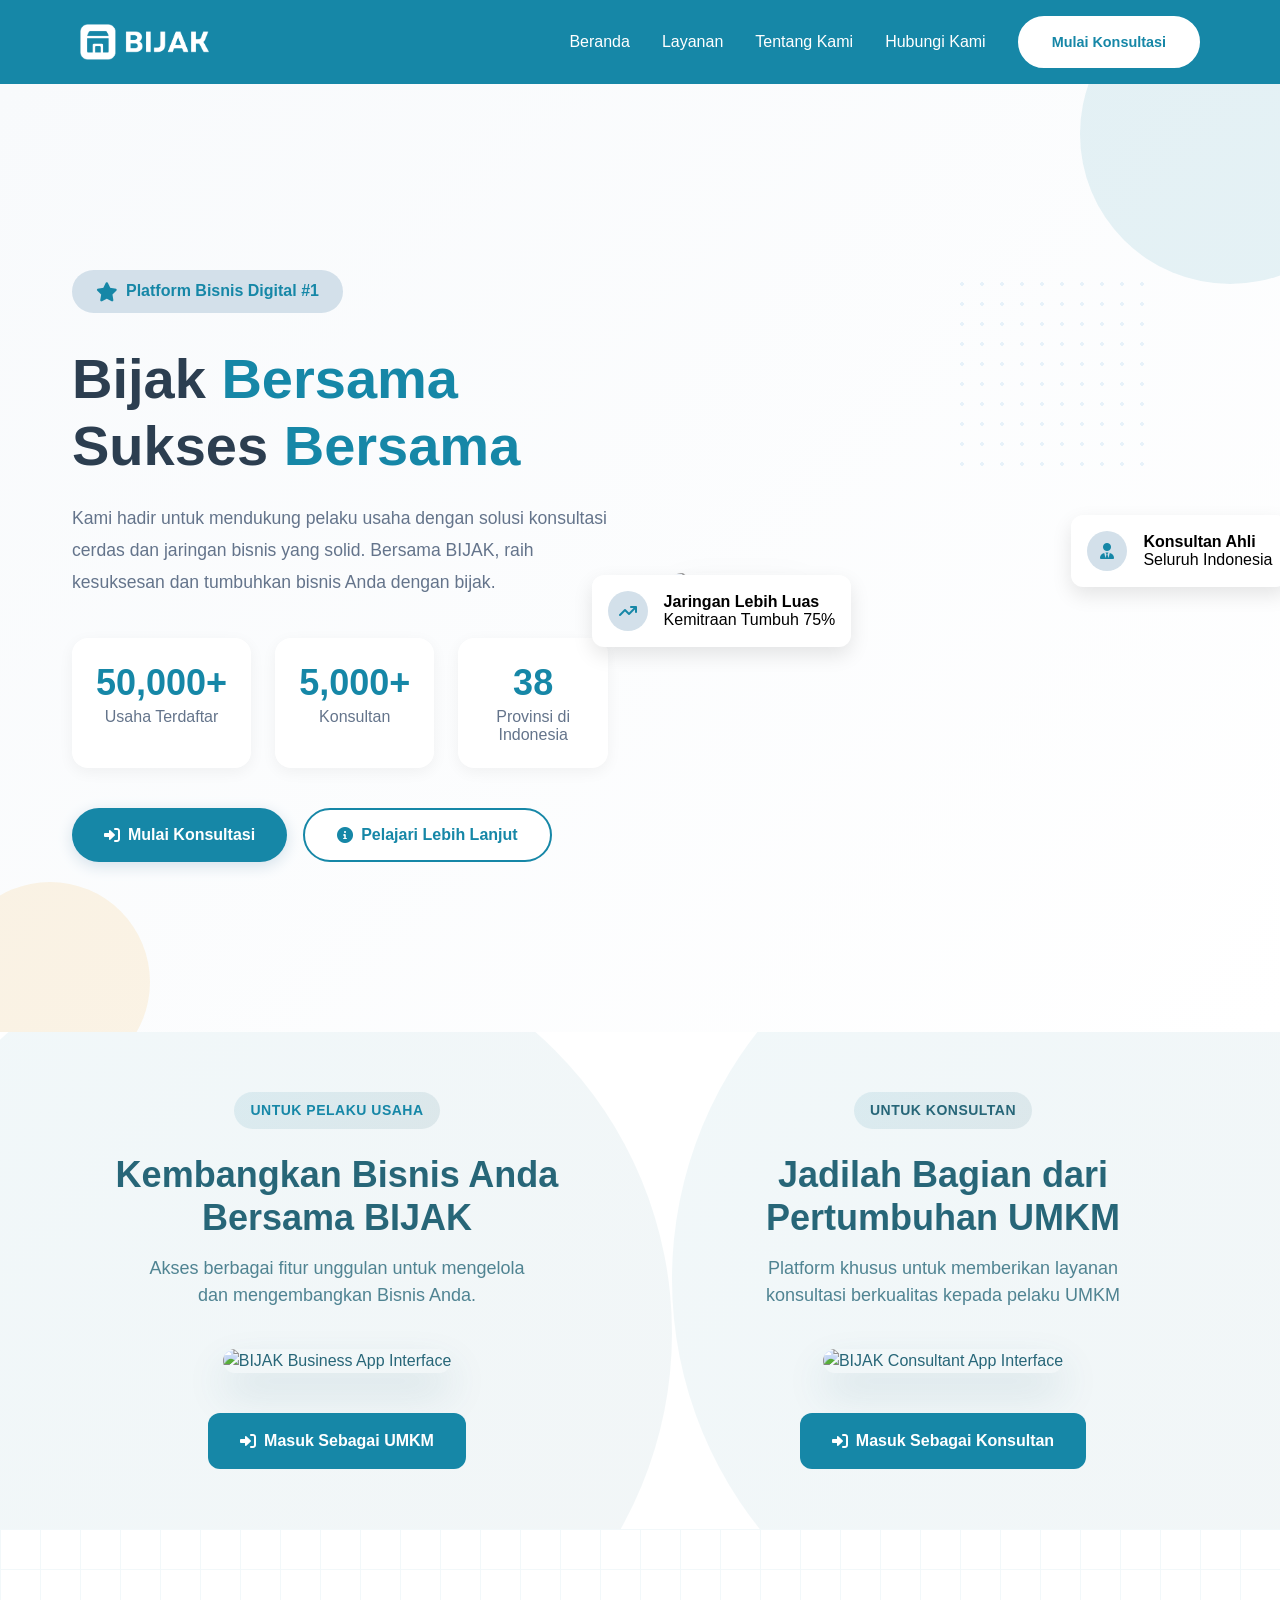
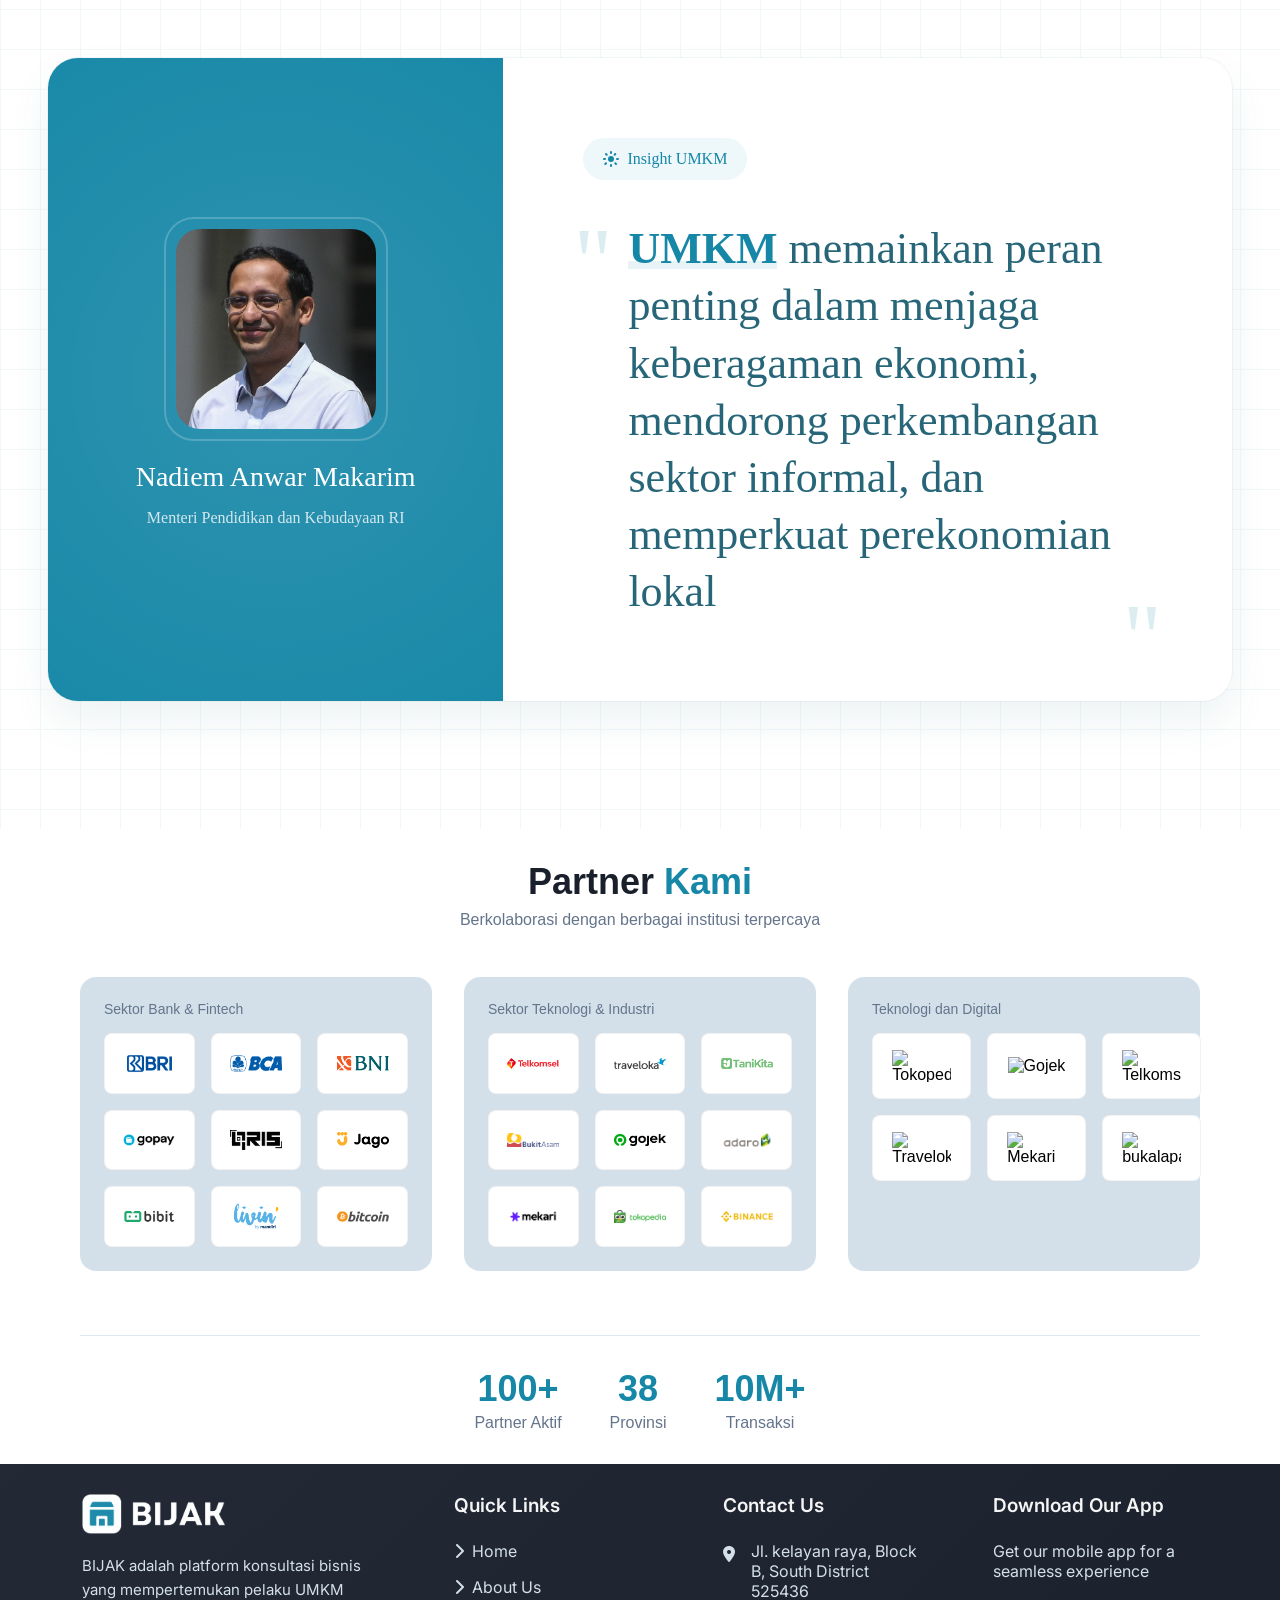
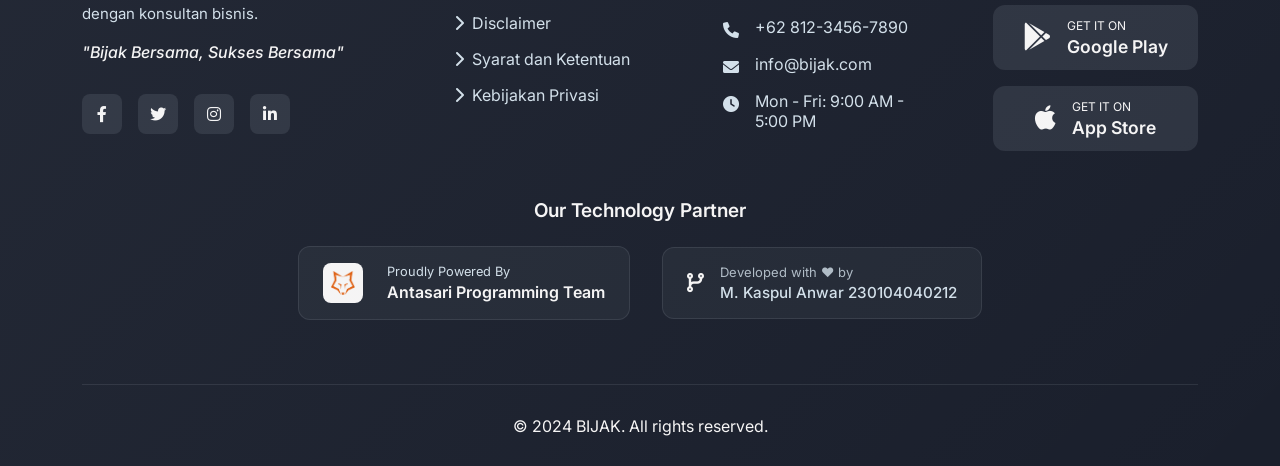
==== index.html @ 0905460b "Add Partners" ====
<!DOCTYPE html>
<html lang="id">
<head>
    <meta charset="UTF-8">
    <meta name="viewport" content="width=device-width, initial-scale=1.0">
    <meta name="viewport" content="width=device-width, initial-scale=1.0, maximum-scale=1.0, user-scalable=no">
    <title>BIJAK - Bisnis dan Jaringan Konsultasi</title>
    <link rel="stylesheet" href="https://cdnjs.cloudflare.com/ajax/libs/font-awesome/6.0.0/css/all.min.css">
    <link href="https://fonts.googleapis.com/css2?family=Inter:wght@400;500;600;700&display=swap" rel="stylesheet">
    <link href="https://unpkg.com/aos@2.3.1/dist/aos.css" rel="stylesheet">

     <!-- Reset CSS - Import pertama -->
    <link rel="stylesheet" href="src/css/reset.css">

    <!-- Component CSS - Import setelahnya -->
    <link rel="stylesheet" href="src/css/navbar.css">
    <link rel="stylesheet" href="src/css/hero.css">
    <link rel="stylesheet" href="src/css/download.css">
    <link rel="stylesheet" href="src/css/quote.css">
    <link rel="stylesheet" href="src/css/partners.css">
    <link rel="stylesheet" href="src/css/footer.css">

    <!-- Favicon untuk browser -->
    <link rel="icon" type="image/png" sizes="32x32" href="design/favicon/favicon.ico">
    <link rel="icon" type="image/png" sizes="16x16" href="design/favicon/favicon.ico">
    
    <!-- Favicon untuk iOS -->
    <link rel="apple-touch-icon" sizes="180x180" href="design/favicon/apple.png">
    <link rel="mask-icon" href="design/favicon/favicon.svg" color="#1687A7">
    
    <!-- Favicon untuk Android -->
    <link rel="manifest" href="manifest.json">
    
    <!-- Meta tags untuk PWA -->
    <meta name="theme-color" content="#1687A7">
    <meta name="msapplication-TileColor" content="#1687A7">
    <meta name="application-name" content="BIJAK">
    <meta name="apple-mobile-web-app-title" content="BIJAK">
    <meta name="apple-mobile-web-app-capable" content="yes">
    <meta name="apple-mobile-web-app-status-bar-style" content="black-translucent">
    <meta name="description" content="BIJAK - Bisnis dan Jaringan Konsultasi">
    
    <style></style>
</head>
<body>
    <nav class="navbar">
        <div class="logo">
            <img src="design/logo/navbar1.png" alt="BIJAK Logo">
        </div>
    
        <div class="nav-links">
            <div class="mobile-logo">
                <img src="design/logo/navbar1.png" alt="BIJAK Logo">
            </div>
            
            <a href="#beranda">Beranda</a>
            <a href="#layanan">Layanan</a>
            <a href="#tentang">Tentang Kami</a>
            <a href="#kontak">Hubungi Kami</a>
            <div class="auth-buttons">
                <button class="btn btn-konsultasi">Mulai Konsultasi</button>
            </div>

            <!-- Tambahkan footer text -->
            <div class="mobile-footer">
                <p>Created By M. Kaspul Anwar (230104040212)</p>
                <p>Powered By Antasari Programming Team</p>
            </div>
        </div>
    
        <div class="hamburger">
            <span></span>
            <span></span>
            <span></span>
        </div>
        
        <!-- Pindahkan overlay ke dalam navbar -->
        <div class="overlay"></div>
    </nav>
    <section class="hero-section">
        <div class="bg-elements">
            <div class="bg-circle circle-1"></div>
            <div class="bg-circle circle-2"></div>
            <div class="dots-pattern"></div>
        </div>

        <div class="container">
            <div class="hero-grid">
                <div class="hero-content">
                    <div class="hero-badge">
                        <i class="fas fa-star"></i>
                        Platform Bisnis Digital #1
                    </div>

                    <h1 class="hero-title">
                        Bijak <span class="highlight">Bersama</span><br> Sukses <span class="highlight">Bersama</span>
                    </h1>

                    <p class="hero-description">
                        Kami hadir untuk mendukung pelaku usaha dengan solusi konsultasi cerdas dan jaringan bisnis yang solid. Bersama BIJAK, raih kesuksesan dan tumbuhkan bisnis Anda dengan bijak.
                    </p>

                    <div class="stats-container">
                        <div class="stat-card">
                            <div class="stat-number">50,000+</div>
                            <div class="stat-label">Usaha Terdaftar</div>
                        </div>
                        <div class="stat-card">
                            <div class="stat-number">5,000+</div>
                            <div class="stat-label">Konsultan</div>
                        </div>
                        <div class="stat-card">
                            <div class="stat-number">38</div>
                            <div class="stat-label">Provinsi di Indonesia</div>
                        </div>
                    </div>

                    <div class="cta-group">
                        <a href="marketplace.html" class="btn btn-primary">
                            <!-- <i class="fas fa-user-plus"></i> -->
                            <i class="fa-solid fa-right-to-bracket"></i>
                            Mulai Konsultasi
                        </a>
                        <a href="tentang.html" class="btn btn-secondary">
                            <i class="fa-solid fa-circle-info"></i>
                            Pelajari Lebih Lanjut
                        </a>
                    </div>
                </div>

                <div class="hero-image-container">
                    <img src="src/imgs/hero.jpg" 
                         alt="TaniKita Platform" 
                         class="hero-image">
                    
                    <div class="feature-card card-farmer">
                        <div class="feature-icon">
                            <i class="fa-solid fa-arrow-trend-up"></i>
                        </div>
                        <div>
                            <h4>Jaringan Lebih Luas</h4>
                            <p>Kemitraan Tumbuh 75%</p>
                        </div>
                    </div>

                    <div class="feature-card card-delivery">
                        <div class="feature-icon">
                            <i class="fa-solid fa-user-tie"></i>
                        </div>
                        <div>
                            <h4>Konsultan Ahli</h4>
                            <p>Seluruh Indonesia</p>
                        </div>
                    </div>
                </div>
            </div>
        </div>
    </section>
    <section class="order-guide">
         <!-- Background Elements -->
    <div class="guide-bg">
        <div class="bg-shape shape-1"></div>
        <div class="bg-shape shape-2"></div>
        <div class="bg-shape shape-3"></div>
        <div class="bg-dots"></div>
    </div>

    <section class="bijak__apps">
        <div class="bijak__pattern"></div>
        <div class="bijak__apps-container">
            <div class="bijak__apps-grid">
                <!-- Business User Section -->
                <div class="bijak__app-section">
                    <span class="bijak__app-tag">Untuk Pelaku Usaha</span>
                    <h2 class="bijak__app-title">Kembangkan Bisnis Anda Bersama BIJAK</h2>
                    <p class="bijak__app-desc">
                        Akses berbagai fitur unggulan untuk mengelola dan mengembangkan Bisnis Anda.
                    </p>
                    <div class="bijak__app-preview">
                        <img src="design/user-interface/home.svg" alt="BIJAK Business App Interface">
                    </div>
                    <a href="#download" class="bijak__download-btn">
                        <i class="fa-solid fa-right-to-bracket"></i>
                        Masuk Sebagai UMKM
                    </a>
                </div>

                <!-- Consultant Section -->
                <div class="bijak__app-section">
                    <span class="bijak__app-tag bijak__app-tag--consultant">Untuk Konsultan</span>
                    <h2 class="bijak__app-title">Jadilah Bagian dari Pertumbuhan UMKM</h2>
                    <p class="bijak__app-desc">
                        Platform khusus untuk memberikan layanan konsultasi berkualitas kepada pelaku UMKM
                    </p>
                    <div class="bijak__app-preview">
                        <img src="design/user-interface/consultant.svg" alt="BIJAK Consultant App Interface">
                    </div>
                    <a href="#download" class="bijak__download-btn bijak__download-btn--consultant">
                        <i class="fa-solid fa-right-to-bracket"></i>
                        Masuk Sebagai Konsultan
                    </a>
                </div>
            </div>
        </div>
    </section>

    

    <section class="bijak__quote">
        <!-- Animated Mesh Background -->
        <div class="bijak__mesh-bg"></div>
        
        <div class="bijak__quote-container">
            <!-- Main Content Card -->
            <div class="bijak__content-card">
                <!-- Left Column - Author -->
                <div class="bijak__content-left">
                    <div class="bijak__author-profile">
                        <div class="bijak__author-image">
                            <img src="src/imgs/nadiem.jpg" alt="Nadiem Makarim">
                            <div class="bijak__image-backdrop"></div>
                        </div>
                        <div class="bijak__author-info">
                            <h3>Nadiem Anwar Makarim</h3>
                            <p>Menteri Pendidikan dan Kebudayaan RI</p>
                        </div>
                    </div>
                </div>
    
                <!-- Right Column - Quote -->
                <div class="bijak__content-right">
                    <!-- Badge -->
                    <div class="bijak__badge">
                        <svg width="16" height="16" viewBox="0 0 16 16" class="bijak__badge-icon">
                            <circle cx="8" cy="8" r="3" fill="currentColor"/>
                            <path d="M8 1v1M8 14v1M1 8h1M14 8h1M3 3l.7.7M12.3 12.3l.7.7M12.3 3l-.7.7M3 12.3l-.7.7" 
                                  stroke="currentColor" stroke-width="2" stroke-linecap="round"/>
                        </svg>
                        <span>Insight UMKM</span>
                    </div>
    
                    <!-- Quote Text -->
                    <div class="bijak__quote-text">
                        <div class="bijak__text-wrapper">
                            <span class="bijak__highlight-word">UMKM</span> 
                            <span class="bijak__text-content">
                                memainkan peran penting dalam menjaga keberagaman ekonomi, mendorong perkembangan sektor informal, dan memperkuat perekonomian lokal
                            </span>
                        </div>
                    </div>
    
                    <!-- Decorative Elements -->
                    <div class="bijak__decorative-shapes">
                        <div class="bijak__shape shape-1"></div>
                        <div class="bijak__shape shape-2"></div>
                    </div>
                </div>
            </div>
        </div>
    </section>
    
    <section class="partners">
        <div class="partner-container">
            <div class="partners-header">
                <h2>Partner <span>Kami</span> </h2>
                <p>Berkolaborasi dengan berbagai institusi terpercaya</p>
            </div>
    
            <div class="partners-grid">
                <!-- Banking Partners -->
                <div class="partner-category banking">
                    <div class="category-label">Sektor Bank & Fintech</div>
                    <div class="logo-group">
                        <div class="partner-logo" >
                            <img src="src/imgs/bri.png" alt="Bank BRI">
                        </div>
                        <div class="partner-logo" >
                            <img src="src/imgs/bca.png" alt="Bank BCA">
                        </div>
                        <div class="partner-logo" >
                            <img src="src/imgs/bni.png" alt="Bank BNI">
                        </div>
                        <div class="partner-logo" >
                            <img src="src/imgs/gopay.png" alt="gopay">
                        </div>
                        <div class="partner-logo" >
                            <img src="src/imgs/qris.png" alt="qris">
                        </div>
                        <div class="partner-logo" >
                            <img src="src/imgs/jago.png" alt="bank Jago">
                        </div>
                        <div class="partner-logo" >
                            <img src="src/imgs/bibit.png" alt="bibit">
                        </div>
                        <div class="partner-logo" >
                            <img src="src/imgs/mandiri.png" alt="Mandiri">
                        </div>
                        <div class="partner-logo" >
                            <img src="src/imgs/bitcoin.png" alt="Bitcoin">
                        </div>
                    </div>
                </div>
                <div class="partner-category payment">
                    <div class="category-label">Sektor Teknologi & Industri</div>
                    <div class="logo-group">
                        <div class="partner-logo" >
                            <img src="src/imgs/telkomsel.png" alt="Telkomsel">
                        </div>
                        
                        <div class="partner-logo" >
                            <img src="src/imgs/traveloka.png" alt="Traveloka">
                        </div>
                        <div class="partner-logo" >
                            <img src="src/imgs/tanikita.png" alt="TaniKita">
                        </div>
                        <div class="partner-logo" >
                            <img src="src/imgs/bukitasam.png" alt="Bukit Asam">
                        </div>
                        <div class="partner-logo" >
                            <img src="src/imgs/gojek.png" alt="Gojek">
                        </div>
                        <div class="partner-logo" >
                            <img src="src/imgs/adaro.png" alt="Adaro">
                        </div>
                        <div class="partner-logo" >
                            <img src="src/imgs/mekari.png" alt="Mekari">
                        </div>
                        <div class="partner-logo" >
                            <img src="src/imgs/tokopedia.png" alt="Gojek">
                        </div>
                        <div class="partner-logo" >
                            <img src="src/imgs/binance.png" alt="Binance">
                        </div>
                    </div>
                </div>
    
                <!-- StarupTech Partners -->
                <div class="partner-category logistics">
                    <div class="category-label">Teknologi dan Digital</div>
                    <div class="logo-group">
                        <div class="partner-logo" >
                            <img src="https://freelogopng.com/images/all_img/1691991197tokopedia-logo-transparent.png" alt="Tokopedia">
                        </div>
                        <div class="partner-logo" >
                            <img src="https://logos-download.com/wp-content/uploads/2020/06/Gojek_Logo.png" alt="Gojek">
                        </div>
                        <div class="partner-logo" >
                            <img src="https://maxsi.id/web/wp-content/uploads/2021/07/logo-telkomsel-baru.png" alt="Telkomsel">
                        </div>
                        <div class="partner-logo" >
                            <img src="https://cdn.freelogovectors.net/wp-content/uploads/2019/01/traveloka_logo.png" alt="Traveloka">
                        </div>
                        <div class="partner-logo" >
                            <img src="https://d1zx4fn8ox8446.cloudfront.net/filemanager.rboxfile/8d54cd4cdce94120a02d2ca74a1dfdb1/Mekari_-_Color_-_RGB_5.png" alt="Mekari">
                        </div>
                        <div class="partner-logo" >
                            <img src="https://companieslogo.com/img/orig/BUKA.JK_BIG-62cf37fb.png?t=1651810819" alt="bukalapak">
                        </div>
                    </div>
                </div>
            </div>
    
            <div class="partners-stats">
                <div class="stat-item">
                    <span class="stat-number">100+</span>
                    <span class="stat-label">Partner Aktif</span>
                </div>
                <div class="stat-item">
                    <span class="stat-number">38</span>
                    <span class="stat-label">Provinsi</span>
                </div>
                <div class="stat-item">
                    <span class="stat-number">10M+</span>
                    <span class="stat-label">Transaksi</span>
                </div>
            </div>
        </div>
    </section>

    <footer class="footer">
        <div class="footer-container">
            <div class="footer-content">
                <!-- Brand Section -->
                <div class="footer-section">
                    <div class="footer-logo">
                        <img src="design/logo/navbar1.png" alt="BIJAK Logo">
                        <p class="brand-description">BIJAK adalah platform konsultasi bisnis yang mempertemukan pelaku UMKM dengan konsultan bisnis.</p>
                        <p class="footer-motto">"Bijak Bersama, Sukses Bersama"</p>
                    </div>
                    <div class="social-links">
                        <a href="#" class="social-link"><i class="fab fa-facebook-f"></i></a>
                        <a href="#" class="social-link"><i class="fab fa-twitter"></i></a>
                        <a href="#" class="social-link"><i class="fab fa-instagram"></i></a>
                        <a href="#" class="social-link"><i class="fab fa-linkedin-in"></i></a>
                    </div>
                </div>

                <!-- Quick Links -->
                <div class="footer-section">
                    <h3>Quick Links</h3>
                    <ul class="footer-links">
                        <li><a href="#"><i class="fas fa-chevron-right"></i>Home</a></li>
                        <li><a href="#"><i class="fas fa-chevron-right"></i>About Us</a></li>
                        <li><a href="#"><i class="fas fa-chevron-right"></i>Disclaimer</a></li>
                        <li><a href="#"><i class="fas fa-chevron-right"></i>Syarat dan Ketentuan</a></li>
                        <li><a href="#"><i class="fas fa-chevron-right"></i>Kebijakan Privasi</a></li>
                    </ul>
                </div>

                <!-- Contact Section -->
                <div class="footer-section">
                    <h3>Contact Us</h3>
                    <ul class="contact-info">
                        <li>
                            <i class="fas fa-map-marker-alt"></i>
                            <span>Jl. kelayan raya, Block B, South District 525436</span>
                        </li>
                        <li>
                            <i class="fas fa-phone"></i>
                            <span>+62 812-3456-7890</span>
                        </li>
                        <li>
                            <i class="fas fa-envelope"></i>
                            <span>info@bijak.com</span>
                        </li>
                        <li>
                            <i class="fas fa-clock"></i>
                            <span>Mon - Fri: 9:00 AM - 5:00 PM</span>
                        </li>
                    </ul>
                </div>

                <!-- Download App Section -->
                <div class="footer-section">
                    <h3>Download Our App</h3>
                    <p class="app-description">Get our mobile app for a seamless experience</p>
                    <div class="store-buttons">
                        <a href="#" class="store-button">
                            <i class="fab fa-google-play"></i>
                            <div class="store-text">
                                <span class="small-text">GET IT ON</span>
                                <span class="big-text">Google Play</span>
                            </div>
                        </a>
                        <a href="#" class="store-button">
                            <i class="fab fa-apple"></i>
                            <div class="store-text">
                                <span class="small-text">GET IT ON</span>
                                <span class="big-text">App Store</span>
                            </div>
                        </a>
                    </div>
                </div>
            </div>
            <!-- Tambahkan kode HTML ini sebelum footer-bottom -->
            <div class="partner-section">
                <h3>Our Technology Partner</h3>
                <div class="powered-wrapper">
                    <div class="powered-content">
                        <div class="powered-logo">
                            <img src="design/logo/apt.png" alt="APT Logo">
                        </div>
                        <div class="powered-text">
                            <span class="powered-label">Proudly Powered By</span>
                            <span class="powered-name">Antasari Programming Team</span>
                        </div>
                    </div>
                    
                    <div class="creator-info">
                        <i class="fas fa-code-branch"></i>
                        <div class="creator-text">
                            <span class="creator-label">Developed with ❤️ by</span>
                            <span class="creator-name">M. Kaspul Anwar 230104040212</span>
                        </div>
                    </div>
                </div>
            </div>

            <!-- Footer Bottom -->
           <!-- Ganti bagian Footer Bottom dengan yang baru -->
            <div class="footer-bottom">
                <div class="footer-bottom-content">
                    <p>&copy; 2024 BIJAK. All rights reserved.</p>
                </div>
            </div>
        </div>
    </footer>
    <script src="src/js/navbar.js"></script>
    <script src="src/js/quote.js"></script>
    <script src="src/js/partner.js"></script>
    <script src="https://unpkg.com/aos@2.3.1/dist/aos.js"></script>
    <script>

    AOS.init({
        duration: 800,
        once: true
    });
    </script>
</body>
</html>
---- src/css/navbar.css ----
/* Reset CSS */
*, *::before, *::after {
    margin: 0;
    padding: 0;
    box-sizing: border-box;
}

html, body {
    width: 100%;
    max-width: 100vw;
    overflow-x: hidden;
    margin: 0;
    padding: 0;
}

/* Overlay Styles */
.overlay {
    display: none;
    position: fixed;
    top: 0;
    left: 0;
    width: 100vw;
    height: 100vh;
    background: rgba(255, 255, 255, 0.15);
    backdrop-filter: blur(8px);
    -webkit-backdrop-filter: blur(8px);
    opacity: 0;
    visibility: hidden;
    z-index: 998;
    transition: all 0.3s ease;
    margin: 0;
    padding: 0;
}

.overlay.active {
    display: block;
    opacity: 1;
    visibility: visible;
}

/* Navbar Styles */
.navbar {
    background-color: #1687A7;
    padding: 16px 80px;
    position: relative;
    width: 100%;
    max-width: 100%;
    top: 0;
    left: 0;
    z-index: 997;
    display: flex;
    justify-content: space-between;
    align-items: center;
    transition: all 0.3s ease;
}

/* Logo Styles */
.logo img {
    height: 36px;
    width: auto;
    display: block;
}

/* Navigation Links - Desktop Default */
.nav-links {
    display: flex;
    align-items: center;
    gap: 2rem;
}

.nav-content {
    display: flex;
    align-items: center;
    gap: 2rem;
}

.nav-links a {
    color: white;
    text-decoration: none;
    font-family: 'Segoe UI', sans-serif;
    font-weight: 500;
    font-size: 1rem;
    position: relative;
    transition: all 0.3s ease;
}

.nav-links a::after {
    content: '';
    position: absolute;
    bottom: -5px;
    left: 0;
    width: 0;
    height: 2px;
    background-color: white;
    transition: width 0.3s ease;
}

.nav-links a:hover::after {
    width: 100%;
}

/* Auth Buttons */
.auth-buttons {
    display: flex;
    gap: 1rem;
    align-items: center;
}

/* Button Konsultasi Styles */
.btn-konsultasi {
    background: white;
    border: 2px solid white;
    color: #1687A7;
    padding: 0.8rem 1.5rem;
    border-radius: 50px;
    font-family: 'Segoe UI', sans-serif;
    font-weight: 600;
    font-size: 0.9rem;
    cursor: pointer;
    transition: all 0.4s cubic-bezier(0.175, 0.885, 0.32, 1.275);
    position: relative;
    overflow: hidden;
    text-decoration: none;
}

.btn-konsultasi:hover {
    transform: translateY(-3px) scale(1.05);
    box-shadow: 0 10px 20px rgba(0,0,0,0.1);
}

.btn-konsultasi:active {
    transform: translateY(-1px) scale(1.02);
}

/* Hamburger Menu */
.hamburger {
    display: none;
    cursor: pointer;
    width: 30px;
    height: 20px;
    position: relative;
    z-index: 1002;
}

.hamburger span {
    display: block;
    position: absolute;
    height: 3px;
    width: 100%;
    background: white;
    border-radius: 3px;
    transition: all 0.3s ease;
}

.hamburger span:nth-child(1) { top: 0; }
.hamburger span:nth-child(2) { top: 8px; }
.hamburger span:nth-child(3) { top: 16px; }

/* Hamburger Animation */
.hamburger.active span:nth-child(1) {
    transform: rotate(45deg);
    top: 8px;
}

.hamburger.active span:nth-child(2) {
    opacity: 0;
}

.hamburger.active span:nth-child(3) {
    transform: rotate(-45deg);
    top: 8px;
}

/* Mobile Logo in Off-canvas */
.mobile-logo {
    display: none;
    width: 100%; /* Tambahkan ini */
    text-align: left; /* Tambahkan ini */
}

/* Mobile Footer */
.mobile-footer {
    display: none;
}

/* Mobile Responsive */
@media (max-width: 768px) {
    .navbar {
        padding: 16px max(24px, env(safe-area-inset-right));
        width: 100%;
        max-width: 100%;
        overflow: hidden;
    }

    .hamburger {
        display: block;
    }

    .mobile-logo {
        display: block;
        margin-bottom: 2rem;
        text-align: left; /* Tambahkan ini */
    }

    .mobile-logo img {
        height: 36px;
        width: auto;
        margin-left: 0; /* Tambahkan ini */
    }

    .nav-links {
        position: fixed;
        top: 0;
        right: -70%;
        height: 100vh;
        width: 70%;
        max-width: 70%;
        background: #1687A7;
        display: flex;
        flex-direction: column;
        padding: 2rem;
        transition: all 0.5s ease;
        box-shadow: -5px 0 15px rgba(0, 0, 0, 0.2);
        z-index: 1001;
        overflow-y: auto;
        overflow-x: hidden;
    }

    .nav-content {
        display: flex;
        flex-direction: column;
        width: 100%;
        flex: 1;
        gap: 1rem;
    }

    .nav-links.active {
        right: 0;
    }

    .nav-links a {
        width: 100%;
        padding: 0.5rem 0;
        font-size: 1.1rem;
    }

    .nav-links a:not(:last-child) {
        border-bottom: 1px solid rgba(255, 255, 255, 0.1);
        padding-bottom: 1rem;
        margin-bottom: 0.5rem;
    }

    .auth-buttons {
        width: 100%;
        flex-direction: column;
        gap: 1rem;
        margin-bottom: 2rem;
    }

    .btn-konsultasi {
        width: 100%;
        text-align: center;
    }

    .mobile-footer {
        display: block;
        width: 100%;
        text-align: center;
        color: white;
        font-family: 'Segoe UI', sans-serif;
        font-size: 0.8rem;
        padding: 0;
        margin-top: auto;
    }

    body.menu-open {
        overflow: hidden;
        position: fixed;
        width: 100%;
        height: 100%;
        left: 0;
        right: 0;
    }
}

/* Backdrop Filter Support */
@supports (backdrop-filter: blur(8px)) or (-webkit-backdrop-filter: blur(8px)) {
    .overlay {
        background: rgba(255, 255, 255, 0.1);
        backdrop-filter: blur(8px);
        -webkit-backdrop-filter: blur(8px);
    }
}

@supports not ((backdrop-filter: blur(8px)) or (-webkit-backdrop-filter: blur(8px))) {
    .overlay {
        background: rgba(255, 255, 255, 0.9);
    }
}
---- src/css/hero.css ----
:root {
    --primary-color: #1687A7;
    --primary-dark: #276678;
    --secondary-color: #F39C12;
    --accent-color: #3498DB;
    --text-dark: #2C3E50;
    --text-light: #ECF0F1;
    --bg-light: #F8FAFC;
}

/* Adjust hero section */
.hero-section {
padding-top: 48px; /* Same as navbar height */
font-family: 'Plus Jakarta Sans', sans-serif;
}

.container {
padding-top: 2rem;
}
.hero-section {
    position: relative;
    min-height: 100vh;
    background: linear-gradient(135deg, var(--bg-light) 0%, #ffffff 100%);
    overflow: hidden;
}

/* Animated Background Elements */
.bg-elements {
    position: absolute;
    top: 0;
    left: 0;
    width: 100%;
    height: 100%;
    z-index: 1;
    pointer-events: none;
}

.bg-circle {
    position: absolute;
    border-radius: 50%;
    opacity: 0.1;
}

.circle-1 {
    width: 300px;
    height: 300px;
    background: var(--primary-color);
    top: -100px;
    right: -100px;
}

.circle-2 {
    width: 200px;
    height: 200px;
    background: var(--secondary-color);
    bottom: -50px;
    left: -50px;
}

.dots-pattern {
    position: absolute;
    width: 200px;
    height: 200px;
    background-image: radial-gradient(var(--accent-color) 2px, transparent 2px);
    background-size: 20px 20px;
    opacity: 0.1;
    top: 20%;
    right: 10%;
}

/* Main Content Container */
.container {
    max-width: 1200px;
    margin: 0 auto;
    padding: 2rem;
    position: relative;
    z-index: 2;
}

.hero-grid {
    display: grid;
    grid-template-columns: 1fr 1fr;
    gap: 4rem;
    align-items: center;
    min-height: calc(100vh - 4rem);
}

/* Left Content Section */
.hero-content {
    animation: fadeInUp 1s ease;
}

.hero-badge {
    display: inline-flex;
    align-items: center;
    gap: 0.5rem;
    background: #D3E0EA;
    color: var(--primary-color);
    padding: 0.75rem 1.5rem;
    border-radius: 50px;
    font-weight: 600;
    margin-bottom: 2rem;
}

.hero-badge i {
    font-size: 1.2rem;
}

.hero-title {
    font-size: 3.5rem;
    line-height: 1.2;
    margin-bottom: 1.5rem;
    color: var(--text-dark);
}

.highlight {
    color: var(--primary-color);
    position: relative;
    display: inline-block;
}

.highlight::after {
    content: '';
    position: absolute;
    bottom: 0;
    left: 0;
    width: 100%;
    height: 8px;
    background: ;
    z-index: -1;
}

.hero-description {
    font-size: 1.1rem;
    line-height: 1.8;
    color: #64748B;
    margin-bottom: 2.5rem;
}

/* Stats Section */
.stats-container {
    display: grid;
    grid-template-columns: repeat(3, 1fr);
    gap: 1.5rem;
    margin-bottom: 2.5rem;
}

.stat-card {
    background: white;
    padding: 1.5rem;
    border-radius: 16px;
    box-shadow: 0 4px 15px rgba(0, 0, 0, 0.05);
    text-align: center;
    transition: transform 0.3s ease;
}

.stat-card:hover {
    transform: translateY(-5px);
}

.stat-number {
    font-size: 2rem;
    font-weight: 700;
    color: var(--primary-color);
    margin-bottom: 0.5rem;
}

.stat-label {
    color: #64748B;
    font-size: 0.9rem;
}

/* CTA Buttons */
.cta-group {
    display: flex;
    gap: 1rem;
    margin-bottom: 2rem;
}

.btn {
    padding: 1rem 2rem;
    border-radius: 50px;
    font-weight: 600;
    text-decoration: none;
    display: inline-flex;
    align-items: center;
    gap: 0.5rem;
    transition: all 0.3s ease;
}

.btn-primary {
    background: var(--primary-color);
    color: white;
    box-shadow: 0 4px 15px #D3E0EA;
}

.btn-primary:hover {
    background: var(--primary-dark);
    transform: translateY(-2px);
}

.btn-secondary {
    background: white;
    color: var(--primary-color);
    border: 2px solid var(--primary-color);
}

.btn-secondary:hover {
    background: #D3E0EA;
}

/* Right Content - Image Section */
.hero-image-container {
    position: relative;
    animation: float 6s ease-in-out infinite;
}

.hero-image {
    width: 100%;
    border-radius: 20px;
    box-shadow: 0 20px 40px rgba(0, 0, 0, 0.1);
}

/* Floating Cards */
.feature-card {
    position: absolute;
    background: white;
    padding: 1rem;
    border-radius: 12px;
    box-shadow: 0 8px 20px rgba(0, 0, 0, 0.1);
    display: flex;
    align-items: center;
    gap: 1rem;
    animation: float 5s ease-in-out infinite;
}

.card-farmer {
    top: 10%;
    left: -15%;
}

.card-delivery {
    bottom: 20%;
    right: -15%;
}

.feature-icon {
    width: 40px;
    height: 40px;
    background: #D3E0EA;
    border-radius: 50%;
    display: flex;
    align-items: center;
    justify-content: center;
    color: var(--primary-color);
}

/* Animations */
@keyframes float {
    0%, 100% {
        transform: translateY(0);
    }
    50% {
        transform: translateY(-20px);
    }
}

@keyframes fadeInUp {
    from {
        opacity: 0;
        transform: translateY(20px);
    }
    to {
        opacity: 1;
        transform: translateY(0);
    }
}

/* Responsive Design */
@media (max-width: 1024px) {
    .hero-grid {
        grid-template-columns: 1fr;
        gap: 2rem;
    }

    .hero-title {
        font-size: 2.5rem;
    }

    .hero-image-container {
        order: -1;
    }

    .feature-card {
        display: none;
    }
}

@media (max-width: 768px) {
    .hero-section {
        padding-top: 48px;
    }
    .stats-container {
        grid-template-columns: 1fr;
    }

    .cta-group {
        flex-direction: column;
    }

    .btn {
        width: 100%;
        justify-content: center;
    }
}
---- src/css/download.css ----
:root {
/* Fonts */
    --bijak-font: 'Plus Jakarta Sans', -apple-system, BlinkMacSystemFont, sans-serif;
            
/* Primary Colors */
    --bijak-primary: #1687A7;
    --bijak-dark: #276678;
    --bijak-white: #FFFFFF;

/* Gradient Colors */
    --bijak-gradient-primary: linear-gradient(135deg, #1687A7, #276678);
    --bijak-gradient-light: linear-gradient(135deg, rgba(22, 135, 167, 0.1), rgba(39, 102, 120, 0.1));

/* Background Colors */
    --bijak-bg-light: #F6F8F9;
    --bijak-bg-white: #FFFFFF;

/* Text Colors */
    --bijak-text-primary: #276678;
    --bijak-text-secondary: rgba(39, 102, 120, 0.8);
    --bijak-text-light: #FFFFFF;

/* Shadow Effects */
    --bijak-shadow-sm: 0 2px 4px rgba(39, 102, 120, 0.05);
    --bijak-shadow-md: 0 8px 24px rgba(39, 102, 120, 0.1);
    --bijak-shadow-lg: 0 20px 40px rgba(39, 102, 120, 0.15);

/* Spacing */
    --bijak-space-xs: 4px;
    --bijak-space-sm: 8px;
    --bijak-space-md: 16px;
    --bijak-space-lg: 24px;
    --bijak-space-xl: 32px;
    --bijak-space-2xl: 40px;
    --bijak-space-3xl: 60px;

/* Border Radius */
    --bijak-radius-sm: 8px;
    --bijak-radius-md: 12px;
    --bijak-radius-lg: 20px;
}

/* Animation Keyframes */
    @keyframes floatAnimation {
        0%, 100% { transform: translateY(0); }
        50% { transform: translateY(-10px); }
    }

    @keyframes patternFloat {
        0% { transform: translate(0, 0) rotate(0deg); }
        50% { transform: translate(-20px, 20px) rotate(5deg); }
        100% { transform: translate(0, 0) rotate(0deg); }
    }

/* Main Styles */
    .bijak__apps {
        padding: var(--bijak-space-3xl) 0;
        position: relative;
        overflow: hidden;
        font-family: var(--bijak-font);
        line-height: 1.5;
        color: var(--bijak-text-primary);
        background: var(--bijak-bg-white);
    }

    .bijak__pattern {
        position: absolute;
        inset: 0;
        z-index: 0;
    }

    .bijak__pattern::before,
    .bijak__pattern::after {
        content: '';
        position: absolute;
        width: 800px;
        height: 800px;
        border-radius: 50%;
        background: var(--bijak-gradient-light);
        opacity: 0.6;
    }

    .bijak__pattern::before {
        top: -20%;
        left: -10%;
        animation: patternFloat 20s infinite ease-in-out;
    }

    .bijak__pattern::after {
        bottom: -30%;
        right: -15%;
        animation: patternFloat 25s infinite ease-in-out reverse;
    }

    .bijak__apps-container {
        max-width: 1200px;
        margin: 0 auto;
        padding: 0 var(--bijak-space-lg);
        position: relative;
        z-index: 1;
    }

    .bijak__apps-grid {
        display: grid;
        grid-template-columns: repeat(2, 1fr);
        gap: var(--bijak-space-3xl);
    }

    .bijak__app-section {
        text-align: center;
    }

    .bijak__app-tag {
        display: inline-block;
        padding: var(--bijak-space-sm) var(--bijak-space-md);
        background: var(--bijak-gradient-light);
        color: var(--bijak-primary);
        border-radius: 100px;
        font-size: 0.875rem;
        font-weight: 600;
        margin-bottom: var(--bijak-space-lg);
        text-transform: uppercase;
        letter-spacing: 0.5px;
    }

    .bijak__app-tag--consultant {
        color: var(--bijak-dark);
    }

    .bijak__app-title {
        font-size: 2.25rem;
        font-weight: 700;
        color: var(--bijak-text-primary);
        margin-bottom: var(--bijak-space-md);
        line-height: 1.2;
    }

    .bijak__app-desc {
        font-size: 1.125rem;
        color: var(--bijak-text-secondary);
        margin-bottom: var(--bijak-space-2xl);
        max-width: 400px;
        margin-left: auto;
        margin-right: auto;
    }

    .bijak__app-preview {
        margin: var(--bijak-space-2xl) auto;
        max-width: 280px;
        animation: floatAnimation 6s infinite ease-in-out;
    }

    .bijak__app-preview img {
        width: 100%;
        height: auto;
        border-radius: var(--bijak-radius-lg);
        box-shadow: var(--bijak-shadow-lg);
    }

    .bijak__download-btn {
        display: inline-flex;
        align-items: center;
        gap: var(--bijak-space-sm);
        padding: var(--bijak-space-md) var(--bijak-space-xl);
        background: var(--bijak-primary);
        color: var(--bijak-text-light);
        border: none;
        border-radius: var(--bijak-radius-md);
        font-size: 1rem;
        font-weight: 600;
        cursor: pointer;
        transition: all 0.3s ease;
        text-decoration: none;
    }

    .bijak__download-btn:hover {
        transform: translateY(-2px);
        box-shadow: var(--bijak-shadow-md);
    }


    .bijak__btn-icon {
        width: 24px;
        height: 24px;
    }

    /* Responsive Design */
    @media (max-width: 992px) {
        .bijak__apps-grid {
            grid-template-columns: 1fr;
            gap: var(--bijak-space-2xl);
        }

        .bijak__app-title {
            font-size: 2rem;
        }
    }

    @media (max-width: 576px) {
        .bijak__apps {
            padding: var(--bijak-space-2xl) 0;
        }

        .bijak__app-title {
            font-size: 1.75rem;
        }

        .bijak__app-desc {
            font-size: 1rem;
        }

        .bijak__app-preview {
            max-width: 240px;
        }
    }
---- src/css/quote.css ----
:root {
    --bijak-gradient: linear-gradient(135deg, #1687A7, #1687A7);
    --bijak-glass: rgba(255, 255, 255, 0.1);
    --bijak-backdrop: blur(10px) saturate(180%);
}

.bijak__quote {
    min-height: 100vh;
    padding: 60px 48px;
    background: var(--bijak-white);
    position: relative;
    overflow: hidden;
    display: flex;
    align-items: center;
}

/* Mesh Background */
.bijak__mesh-bg {
    position: absolute;
    inset: 0;
    opacity: 0.05;
    background-image: 
        linear-gradient(var(--bijak-primary) 1px, transparent 1px),
        linear-gradient(90deg, var(--bijak-primary) 1px, transparent 1px);
    background-size: 40px 40px;
    animation: meshMove 20s linear infinite;
}

.bijak__quote-container {
    max-width: 1400px;
    margin: 0 auto;
    width: 100%;
    position: relative;
    z-index: 1;
}

.bijak__content-card {
    display: grid;
    grid-template-columns: 1fr 1.6fr;
    gap: 0;
    background: white;
    border-radius: 30px;
    overflow: hidden;
    box-shadow: 
        0 20px 40px rgba(39, 102, 120, 0.08),
        0 0 0 1px rgba(39, 102, 120, 0.05);
    transition: transform 0.3s ease;
}

/* Left Column - Author */
.bijak__content-left {
    background: var(--bijak-gradient);
    padding: 80px;
    display: flex;
    align-items: center;
    justify-content: center;
    position: relative;
    overflow: hidden;
}

.bijak__content-left::before {
    content: '';
    position: absolute;
    width: 200%;
    height: 200%;
    background: radial-gradient(circle, rgba(255,255,255,0.1) 0%, transparent 60%);
    animation: backgroundShimmer 15s infinite linear;
}

.bijak__author-profile {
    text-align: center;
    color: white;
    position: relative;
    z-index: 1;
}

.bijak__author-image {
    width: 200px;
    height: 200px;
    margin: 0 auto 32px;
    position: relative;
}

.bijak__author-image img {
    width: 100%;
    height: 100%;
    object-fit: cover;
    border-radius: 24px;
    position: relative;
    z-index: 1;
}

.bijak__image-backdrop {
    position: absolute;
    inset: -12px;
    border: 2px solid rgba(255,255,255,0.2);
    border-radius: 30px;
    animation: imageRotate 10s linear infinite;
}

.bijak__author-info h3 {
    font-size: 1.75rem;
    margin: 0 0 12px 0;
    font-weight: 500;
}

.bijak__author-info p {
    font-size: 1rem;
    margin: 0;
    opacity: 0.8;
    line-height: 1.6;
}

/* Right Column - Quote */
.bijak__content-right {
    padding: 80px;
    position: relative;
    overflow: hidden;
}

.bijak__badge {
    display: inline-flex;
    align-items: center;
    gap: 8px;
    padding: 12px 20px;
    background: rgba(22, 135, 167, 0.07);
    border-radius: 100px;
    color: var(--bijak-primary);
    font-weight: 500;
    margin-bottom: 40px;
}

.bijak__badge-icon {
    animation: rotateIcon 4s linear infinite;
}

.bijak__quote-text {
    font-size: 2.75rem;
    line-height: 1.3;
    color: var(--bijak-dark);
    position: relative;
    z-index: 2;
    padding-left: 45px;
}

.bijak__quote-text::before {
    content: '"';
    position: absolute;
    left: -10px;
    top: -20px;
    font-size: 6rem;
    color: var(--bijak-primary);
    opacity: 0.15;
    font-family: serif;
}

.bijak__quote-text::after {
    content: '"';
    display: inline;
    font-family: serif;
    color: var(--bijak-primary);
    opacity: 0.15;
    font-size: 6rem;
    position: absolute;
    bottom: -80px;
    right: -10px;
}

.bijak__highlight-word {
    color: var(--bijak-primary);
    font-weight: 600;
    display: inline-block;
    position: relative;
}

.bijak__highlight-word::after {
    content: '';
    position: absolute;
    left: 0;
    bottom: 8px;
    width: 100%;
    height: 8px;
    background: rgba(22, 135, 167, 0.1);
    z-index: -1;
    transform-origin: left;
    animation: highlightWidth 0.8s ease forwards;
}

/* Animations */
@keyframes meshMove {
    0% { transform: translateY(0) rotate(0deg); }
    100% { transform: translateY(-40px) rotate(1deg); }
}

@keyframes backgroundShimmer {
    0% { transform: rotate(0deg); }
    100% { transform: rotate(360deg); }
}

@keyframes imageRotate {
    0% { transform: rotate(0deg); }
    100% { transform: rotate(360deg); }
}

@keyframes highlightWidth {
    0% { transform: scaleX(0); }
    100% { transform: scaleX(1); }
}

@keyframes rotateIcon {
    0% { transform: rotate(0deg); }
    100% { transform: rotate(360deg); }
}

/* Responsive Design */
@media (max-width: 1200px) {
    .bijak__content-left,
    .bijak__content-right {
        padding: 60px;
    }

    .bijak__quote-text {
        font-size: 2.25rem;
    }

    .bijak__author-image {
        width: 160px;
        height: 160px;
    }
}

@media (max-width: 992px) {
    .bijak__content-card {
        grid-template-columns: 1fr;
    }

    .bijak__content-left {
        order: 2;
        padding: 60px;
    }

    .bijak__content-right {
        order: 1;
    }

    .bijak__author-image {
        width: 140px;
        height: 140px;
    }

    .bijak__author-info h3 {
        font-size: 1.5rem;
    }
}

@media (max-width: 768px) {
    .bijak__quote {
        padding: 80px 20px;
    }

    .bijak__content-right {
        padding: 40px;
    }

    .bijak__quote-text {
        font-size: 1.75rem;
        padding-left: 35px;
    }

    .bijak__quote-text::before {
        font-size: 4rem;
        top: -15px;
    }

    .bijak__quote-text::after {
        font-size: 4rem;
        bottom: -60px;
    }
}

@media (max-width: 480px) {
    .bijak__quote {
        padding: 40px 16px;
    }

    .bijak__content-left,
    .bijak__content-right {
        padding: 32px 24px;
    }

    .bijak__quote-text {
        font-size: 1.5rem;
        padding-left: 25px;
    }

    .bijak__quote-text::before {
        font-size: 3rem;
        top: -10px;
        left: -5px;
    }

    .bijak__quote-text::after {
        font-size: 3rem;
        bottom: -40px;
        right: -5px;
    }

    .bijak__author-image {
        width: 120px;
        height: 120px;
    }

    .bijak__badge {
        padding: 8px 16px;
        font-size: 0.875rem;
    }
}
---- src/css/partners.css ----
:root {
    --primary-color: #1687A7;
    --primary-dark: #276678;
}

.partners {
    padding: 32px 80px;
    background: #fff;
    font-family: 'Plus Jakarta Sans', sans-serif;
}

.partners-header {
    text-align: center;
    margin-bottom: 3rem;
}

.partners-header h2 {
    font-size: 36px;
    color: #1a1f2c;
    margin-bottom: 0.5rem;
}
.partners-header span {
    font-size: 36px;
    color: #1687A7;
    margin-bottom: 0.5rem;
}

.partners-header p {
    color: #64748b;
    font-size: 1rem;
}

.partners-grid {
    display: grid;
    grid-template-columns: repeat(auto-fit, minmax(250px, 1fr));
    gap: 2rem;
    margin-bottom: 3rem;
}

.partner-category {
    background: #D3E0EA;
    border-radius: 16px;
    padding: 1.5rem;
    transition: all 0.3s ease;
}

.partner-category:hover {
    transform: translateY(-5px);
    box-shadow: 0 10px 30px rgba(0, 0, 0, 0.05);
}

.category-label {
    font-size: 0.875rem;
    color: #64748b;
    margin-bottom: 1rem;
    font-weight: 500;
}

.logo-group {
    display: grid;
    grid-template-columns: repeat(3, 1fr);
    gap: 1rem;
}

.partner-logo {
    background: #fff;
    border-radius: 8px;
    padding: 0.75rem;
    display: flex;
    align-items: center;
    justify-content: center;
    aspect-ratio: 3/2;
    position: relative;
    transition: all 0.3s ease;
    border: 1px solid rgba(0, 0, 0, 0.05); /* Tambahkan border subtle */
}

.partner-logo img {
    max-width: 80%;
    max-height: 80%;
    object-fit: contain;
    opacity: 1;
    transition: all 0.3s ease;
}

.partner-logo:hover img {
    transform: scale(1.05);
    opacity: 1;
}

.partner-logo::after {
    content: attr(data-name);
    position: absolute;
    bottom: -20px;
    left: 50%;
    transform: translateX(-50%);
    font-size: 0.75rem;
    color: #64748b;
    opacity: 0;
    transition: all 0.3s ease;
}

.partner-logo:hover::after {
    opacity: 1;
    bottom: -25px;
    box-shadow: 0 8px 20px rgba(0, 0, 0, 0.1);
}

.partners-stats {
    display: flex;
    justify-content: center;
    gap: 3rem;
    margin-top: 4rem;
    padding-top: 2rem;
    border-top: 1px solid #e2e8f0;
}

.stat-item {
    text-align: center;
}

.stat-number {
    display: block;
    font-size: 36px;
    font-weight: 700;
    color: var(--primary-color);
    margin-bottom: 0.25rem;
}

.stat-label {
    font-size: 16px;
    color: #64748b;
}

/* Responsive Design */
@media (max-width: 768px) {
    .partners {
        padding: 3rem 20px;
    }

    .partners-grid {
        gap: 1.5rem;
    }

    .logo-group {
        grid-template-columns: repeat(3, 1fr);
        gap: 0.75rem;
    }

    .partners-stats {
        flex-direction: row;
        flex-wrap: wrap;
        gap: 2rem;
    }

    .stat-item {
        flex: 1 1 150px;
    }
}

/* Animations */
@keyframes fadeInUp {
    from {
        opacity: 0;
        transform: translateY(20px);
    }
    to {
        opacity: 1;
        transform: translateY(0);
    }
}

.partner-category {
    animation: fadeInUp 0.5s ease forwards;
    animation-delay: calc(var(--animation-order) * 0.1s);
    opacity: 0;
}
---- src/css/footer.css ----
/* Reset untuk footer */
/* html, body {
    max-width: 100vw;
    overflow-x: hidden;
    margin: 0;
    padding: 0;
}

* {
    box-sizing: border-box;
    margin: 0;
    padding: 0;
} */

/* Footer Layout */
.footer {
    background-color: #1a1f2c;
    color: #F6F5F5;
    padding: 30px 50px;
    position: relative;
    width: 100%;
    max-width: 100vw;
    overflow: hidden;
    font-family: 'Inter', sans-serif;
}

.footer::before {
    content: '';
    position: absolute;
    top: 0;
    left: 0;
    width: 100%;
    height: 100%;
    background: linear-gradient(135deg, rgba(211, 224, 234, 0.05) 0%, transparent 100%);
    pointer-events: none;
}

.footer-container {
    max-width: 1300px;
    width: 100%;
    margin: 0 auto;
    padding: 0 32px;
    overflow-x: hidden;
}

.footer-content {
    display: grid;
    grid-template-columns: 1.5fr 1fr 1fr 1fr;
    gap: 64px;
    width: 100%;
    max-width: 100%;
}

/* Brand Section */
.footer-logo {
    margin-bottom: 2rem;
}

.footer-logo img {
    height: 40px;
    margin-bottom: 16px;
    max-width: 100%;
}

.brand-description {
    color: #D3E0EA;
    font-size: 15px;
    line-height: 1.6;
}

.footer-motto {
    color: #F6F5F5;
    font-style: italic;
    margin: 16px 0;
    font-weight: 500;
}

/* Social Links */
.social-links {
    display: flex;
    gap: 16px;
    margin-top: 32px;
    flex-wrap: wrap;
}

.social-link {
    width: 40px;
    height: 40px;
    display: flex;
    align-items: center;
    justify-content: center;
    background: rgba(211, 224, 234, 0.1);
    color: #F6F5F5;
    text-decoration: none;
    border-radius: 8px;
    transition: all 0.3s ease;
}

.social-link:hover {
    background: #D3E0EA;
    color: #1a1f2c;
    transform: translateY(-3px);
}

/* Section Headers */
.footer-section h3 {
    color: #F6F5F5;
    font-size: 19px;
    margin-bottom: 24px;
    font-weight: 600;
}
.partner-section h3 {
    color: #F6F5F5;
    font-size: 19px;
    margin-bottom: 24px;
    font-weight: 600;
    text-align: center;
}

/* Quick Links */
.footer-links {
    list-style: none;
    width: 100%;
}

.footer-links li {
    margin-bottom: 16px;
}

.footer-links a {
    color: #D3E0EA;
    text-decoration: none;
    transition: all 0.3s ease;
    display: flex;
    align-items: center;
    gap: 8px;
}

.footer-links a:hover {
    color: #F6F5F5;
    transform: translateX(5px);
}

/* Contact Info */
.contact-info {
    list-style: none;
    width: 100%;
}

.contact-info li {
    display: flex;
    align-items: flex-start;
    gap: 16px;
    margin-bottom: 16px;
    color: #D3E0EA;
}

.contact-info i {
    margin-top: 5px;
}

/* Download App Section */
.app-description {
    color: #D3E0EA;
    margin-bottom: 24px;
}

.store-buttons {
    display: flex;
    flex-direction: column;
    gap: 16px;
    width: 100%;
    max-width: 100%;
    margin-bottom: 48px;
}

.store-button {
    display: flex;
    align-items: center;
    justify-content: center;
    gap: 16px;
    background: rgba(211, 224, 234, 0.1);
    padding: 13px 19px;
    border-radius: 12px;
    text-decoration: none;
    transition: all 0.3s ease;
    width: 100%;
    max-width: 100%;
}

.store-button:hover {
    background: #D3E0EA;
    transform: translateY(-3px);
}

.store-button i {
    font-size: 28px;
    color: #F6F5F5;
}

.store-text {
    color: #F6F5F5;
    text-align: left;
}

.store-button:hover i,
.store-button:hover .store-text {
    color: #1a1f2c;
}

.store-text span {
    display: block;
}

.store-text .small-text {
    font-size: 0.75rem;
    margin-bottom: 0.2rem;
}

.store-text .big-text {
    font-size: 1.1rem;
    font-weight: 600;
}

.powered-wrapper {
    display: flex;
    justify-content: center;
    align-items: center;
    gap: 32px;
    flex-wrap: wrap;
    width: 100%;
    max-width: 100%;
}

.powered-content {
    display: flex;
    align-items: center;
    gap: 1.5rem;
    padding: 1rem 1.5rem;
    background: rgba(211, 224, 234, 0.05);
    border-radius: 12px;
    border: 1px solid rgba(211, 224, 234, 0.1);
    transition: all 0.3s ease;
    cursor: pointer;
    min-width: 300px;
    max-width: 100%;
}

.powered-logo {
    width: 40px;
    height: 40px;
    background: #F6F5F5;
    border-radius: 8px;
    display: flex;
    align-items: center;
    justify-content: center;
    padding: 8px;
    flex-shrink: 0;
}

.powered-logo img {
    width: 100%;
    height: 100%;
    object-fit: contain;
}

.powered-text {
    display: flex;
    flex-direction: column;
}

.powered-label {
    font-size: 0.8rem;
    color: #D3E0EA;
    margin-bottom: 0.2rem;
}

.powered-name {
    font-size: 16px;
    font-weight: 600;
    color: #F6F5F5;
    white-space: nowrap;
}

/* Creator Info */
.creator-info {
    display: flex;
    align-items: center;
    gap: 16px;
    color: #D3E0EA;
    font-size: 0.95rem;
    padding: 1rem 1.5rem;
    background: rgba(211, 224, 234, 0.05);
    border-radius: 12px;
    border: 1px solid rgba(211, 224, 234, 0.1);
    min-width: 300px;
    max-width: 100%;
}

.creator-info i {
    color: #F6F5F5;
    font-size: 19.2px;
    flex-shrink: 0;
}

.creator-text {
    display: flex;
    flex-direction: column;
    gap: 3.2px;
}

.creator-label {
    font-size: 13px;
    opacity: 0.8;
}

.creator-name {
    font-weight: 500;
}

/* Footer Bottom */
.footer-bottom {
    margin-top: 64px;
    position: relative;
    width: 100%;
    overflow: hidden;
}

.footer-bottom:before {
    content: '';
    position: absolute;
    top: 0;
    left: 0;
    width: 100%;
    height: 1px;
    background: rgba(211, 224, 234, 0.1);
}

.footer-bottom-content {
    padding-top: 32px;
    display: flex;
    justify-content: center;
    align-items: center;
    flex-wrap: wrap;
    gap: 16px;
    text-align: center;
    width: 100%;
    max-width: 100%;
}

/* Media Queries */
@media (max-width: 1200px) {
    .footer-content {
        grid-template-columns: repeat(2, 1fr);
        gap: 48px;
    }
}

@media (max-width: 768px) {
    .footer {
        padding: 36px 16px;
    }

    .footer-container {
        padding: 0 16px;
    }

    .footer-content {
        grid-template-columns: 1fr;
        gap: 40px;
    }

    .footer-logo, 
    .brand-description, 
    .footer-motto,
    .footer-section h3,
    .partner-section h3 {
        text-align: center;
    }

    .social-links {
        justify-content: center;
    }

    .contact-info {
        max-width: 300px;
        margin: 0 auto;
    }

    .store-button,
    .store-text {
        justify-content: center;
        text-align: center;
    }

    .powered-wrapper {
        flex-direction: column;
        gap: 16px;
    }

    .powered-content,
    .creator-info {
        width: 100%;
        max-width: 100%;
        margin: 0 auto;
    }

    .footer-bottom-content {
        flex-direction: column;
        text-align: center;
    }
}
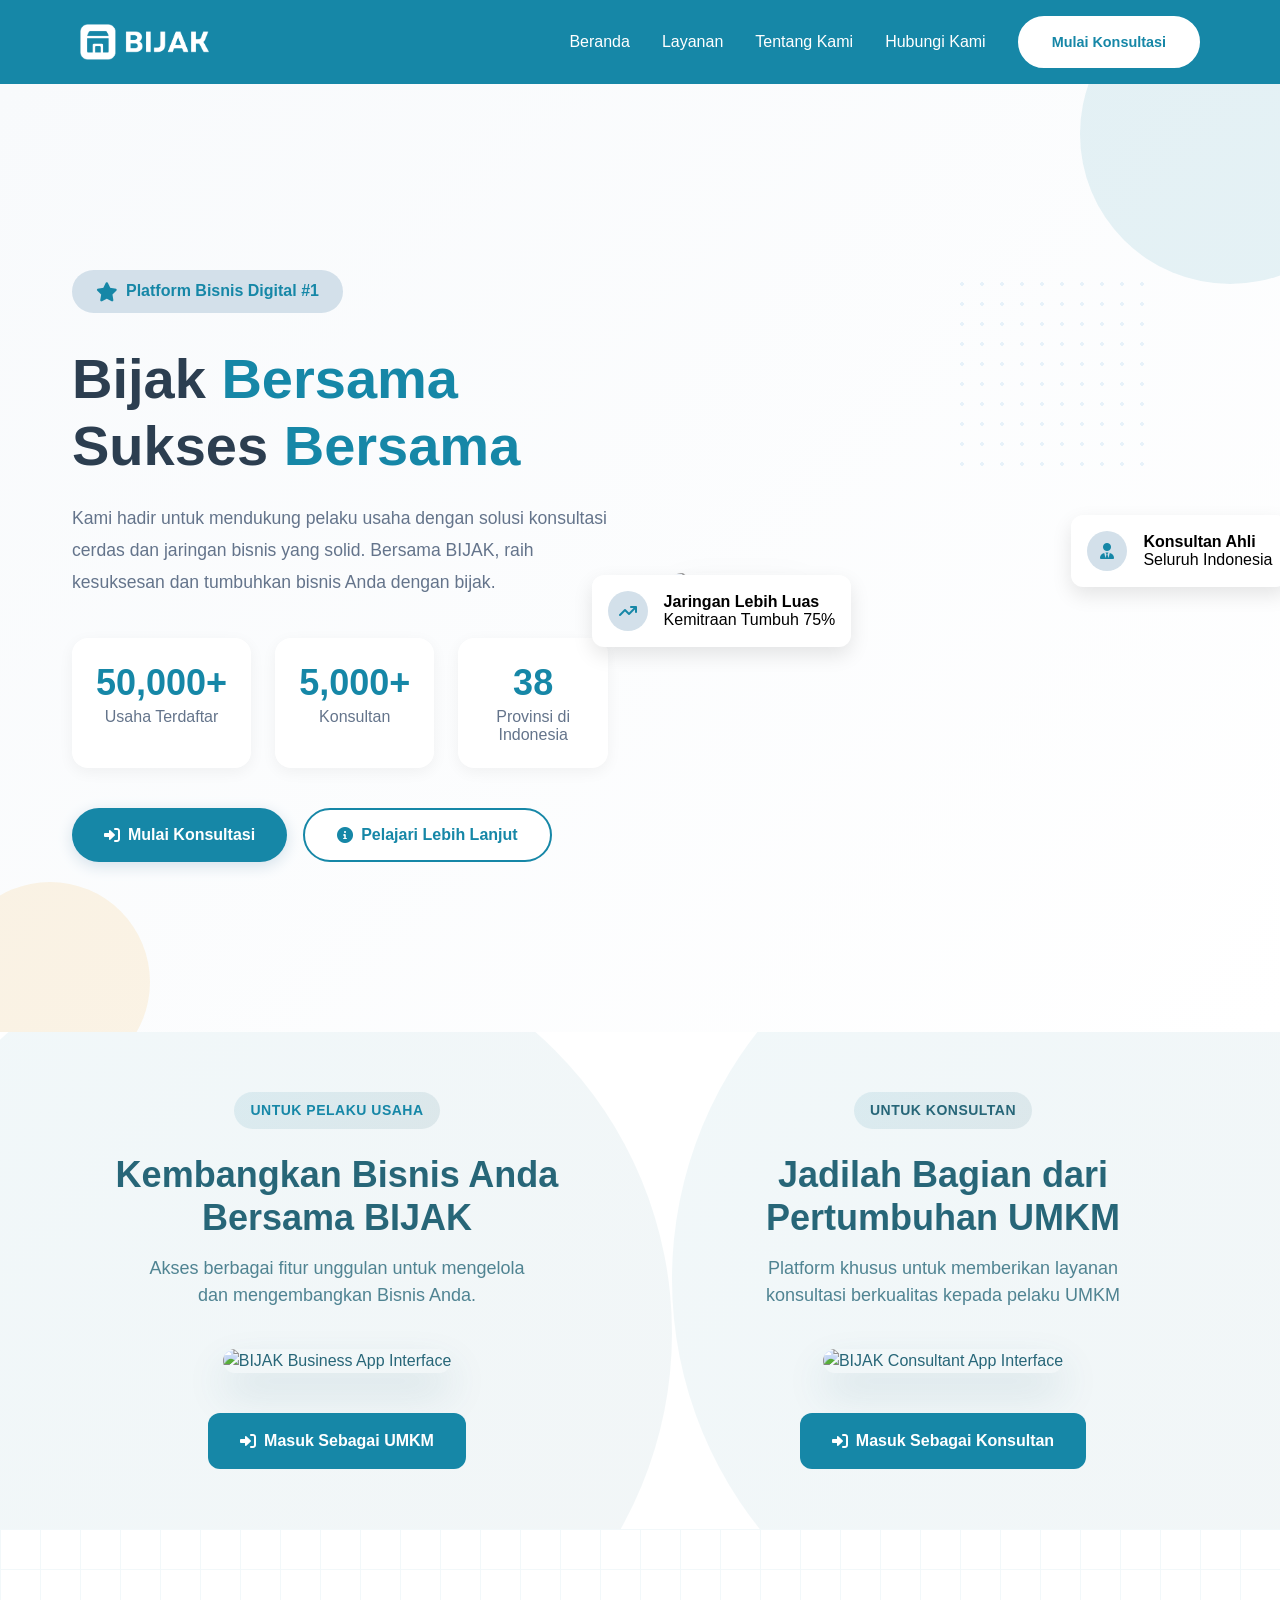
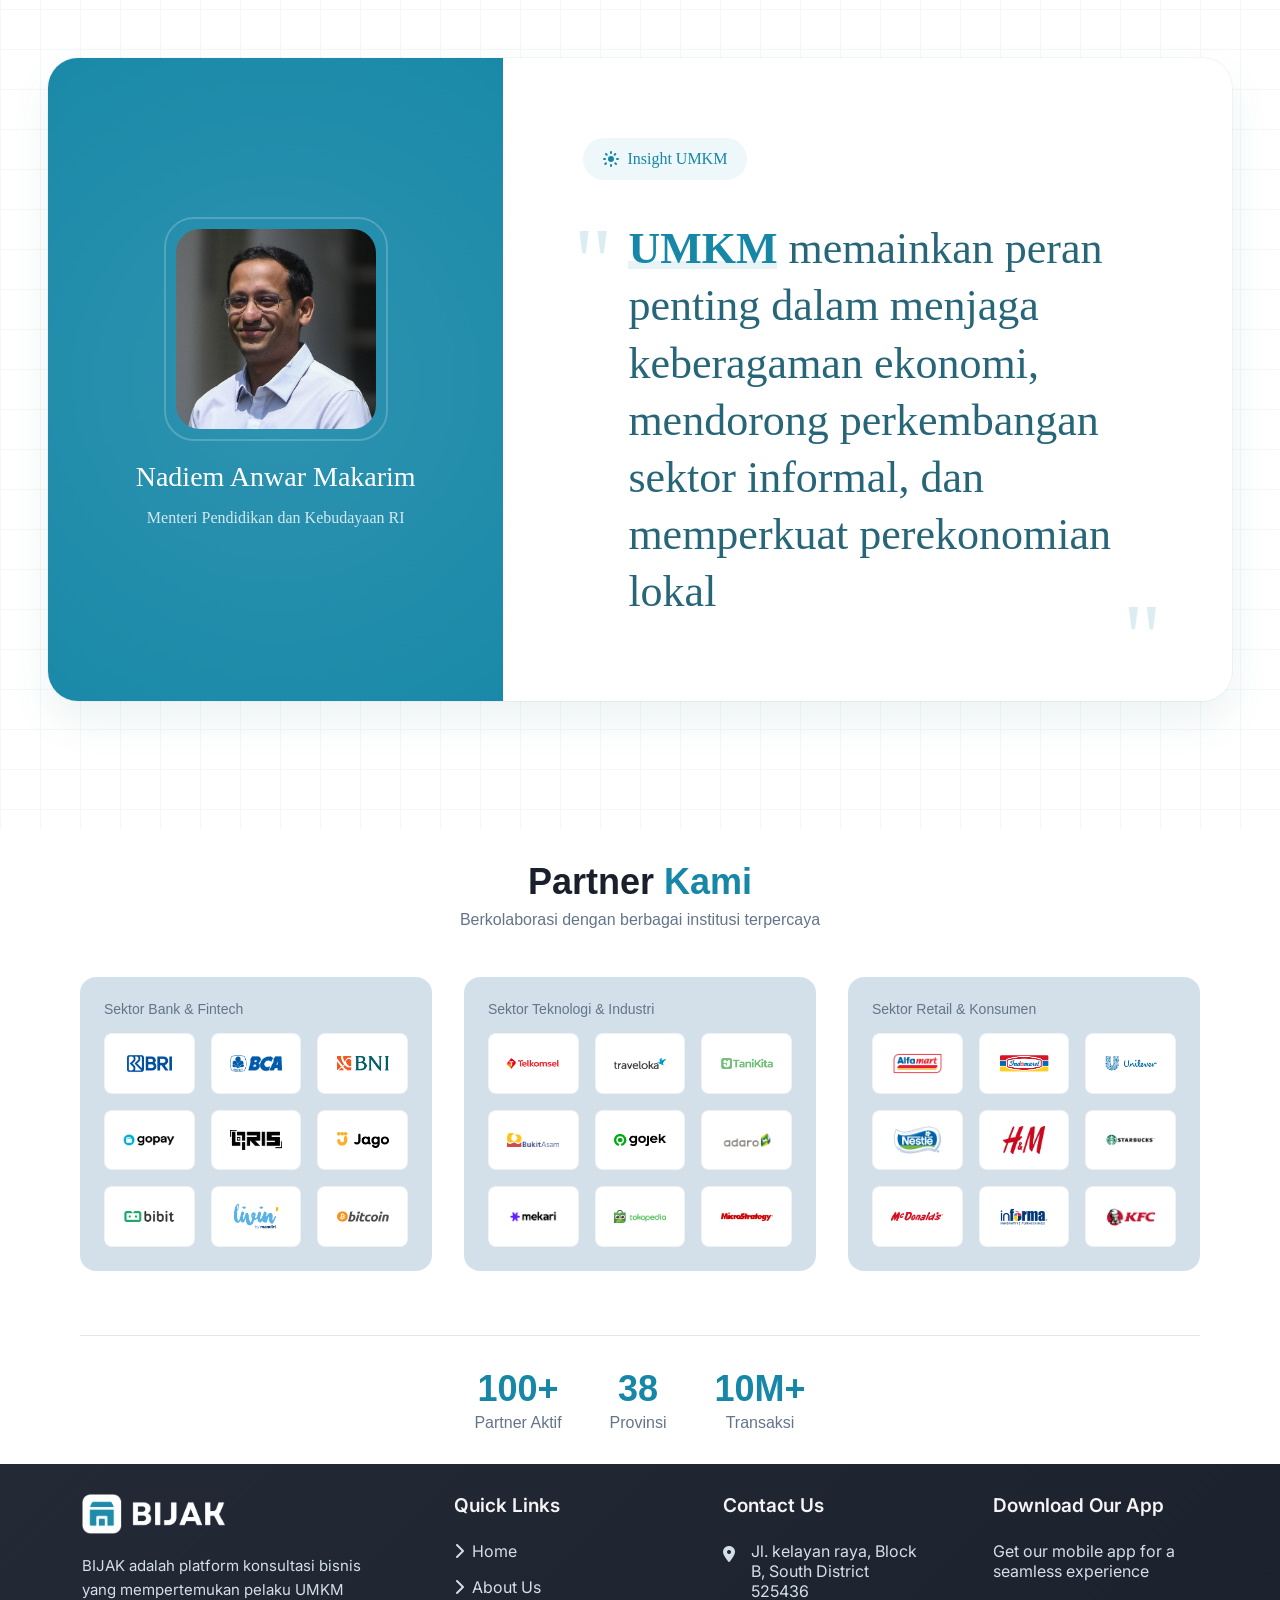
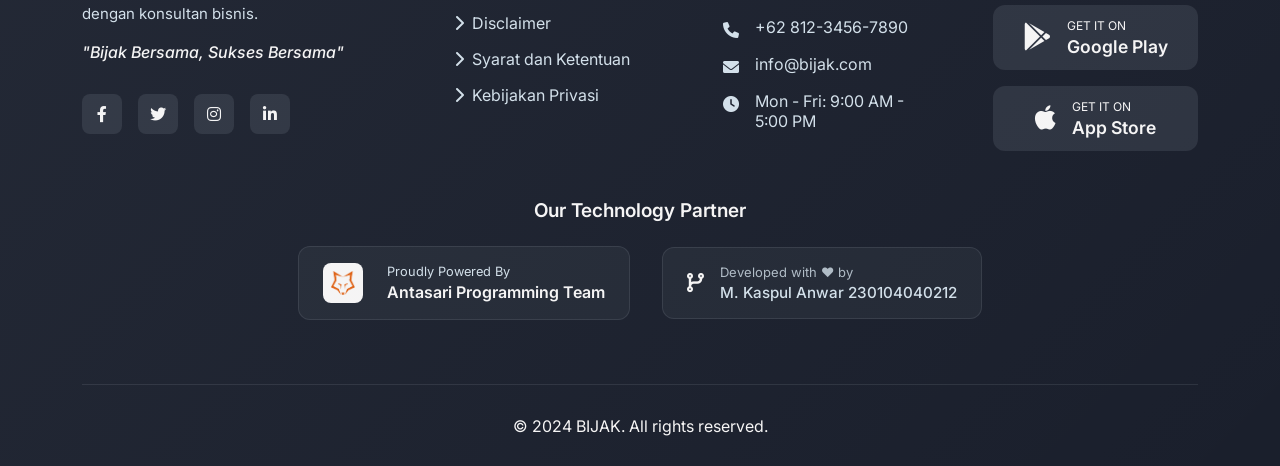
==== commit 37d813a6: "Add more partner" ====
--- a/index.html
+++ b/index.html
@@ -329,32 +329,41 @@
                             <img src="src/imgs/tokopedia.png" alt="Gojek">
                         </div>
                         <div class="partner-logo" >
-                            <img src="src/imgs/binance.png" alt="Binance">
+                            <img src="src/imgs/microstrategy.png" alt="Microstrategy">
                         </div>
                     </div>
                 </div>
     
                 <!-- StarupTech Partners -->
                 <div class="partner-category logistics">
-                    <div class="category-label">Teknologi dan Digital</div>
+                    <div class="category-label">Sektor Retail & Konsumen</div>
                     <div class="logo-group">
                         <div class="partner-logo" >
-                            <img src="https://freelogopng.com/images/all_img/1691991197tokopedia-logo-transparent.png" alt="Tokopedia">
-                        </div>
-                        <div class="partner-logo" >
-                            <img src="https://logos-download.com/wp-content/uploads/2020/06/Gojek_Logo.png" alt="Gojek">
-                        </div>
-                        <div class="partner-logo" >
-                            <img src="https://maxsi.id/web/wp-content/uploads/2021/07/logo-telkomsel-baru.png" alt="Telkomsel">
-                        </div>
-                        <div class="partner-logo" >
-                            <img src="https://cdn.freelogovectors.net/wp-content/uploads/2019/01/traveloka_logo.png" alt="Traveloka">
-                        </div>
-                        <div class="partner-logo" >
-                            <img src="https://d1zx4fn8ox8446.cloudfront.net/filemanager.rboxfile/8d54cd4cdce94120a02d2ca74a1dfdb1/Mekari_-_Color_-_RGB_5.png" alt="Mekari">
-                        </div>
-                        <div class="partner-logo" >
-                            <img src="https://companieslogo.com/img/orig/BUKA.JK_BIG-62cf37fb.png?t=1651810819" alt="bukalapak">
+                            <img src="src/imgs/alfamart.png" alt="Alfamart">
+                        </div>
+                        <div class="partner-logo" >
+                            <img src="src/imgs/indomaret.png" alt="Indomaret">
+                        </div>
+                        <div class="partner-logo" >
+                            <img src="src/imgs/unilever.png" alt="Unilever">
+                        </div>
+                        <div class="partner-logo" >
+                            <img src="src/imgs/nestle.png" alt="Nestle">
+                        </div>
+                        <div class="partner-logo" >
+                            <img src="src/imgs/hm.jpeg" alt="h&m">
+                        </div>
+                        <div class="partner-logo" >
+                            <img src="src/imgs/starbuck.png" alt="Starbuck">
+                        </div>
+                        <div class="partner-logo" >
+                            <img src="src/imgs/mcdonald.png" alt="McDonald">
+                        </div>
+                        <div class="partner-logo" >
+                            <img src="src/imgs/informa.png" alt="Informa">
+                        </div>
+                        <div class="partner-logo" >
+                            <img src="src/imgs/kfc.png" alt="KFC">
                         </div>
                     </div>
                 </div>
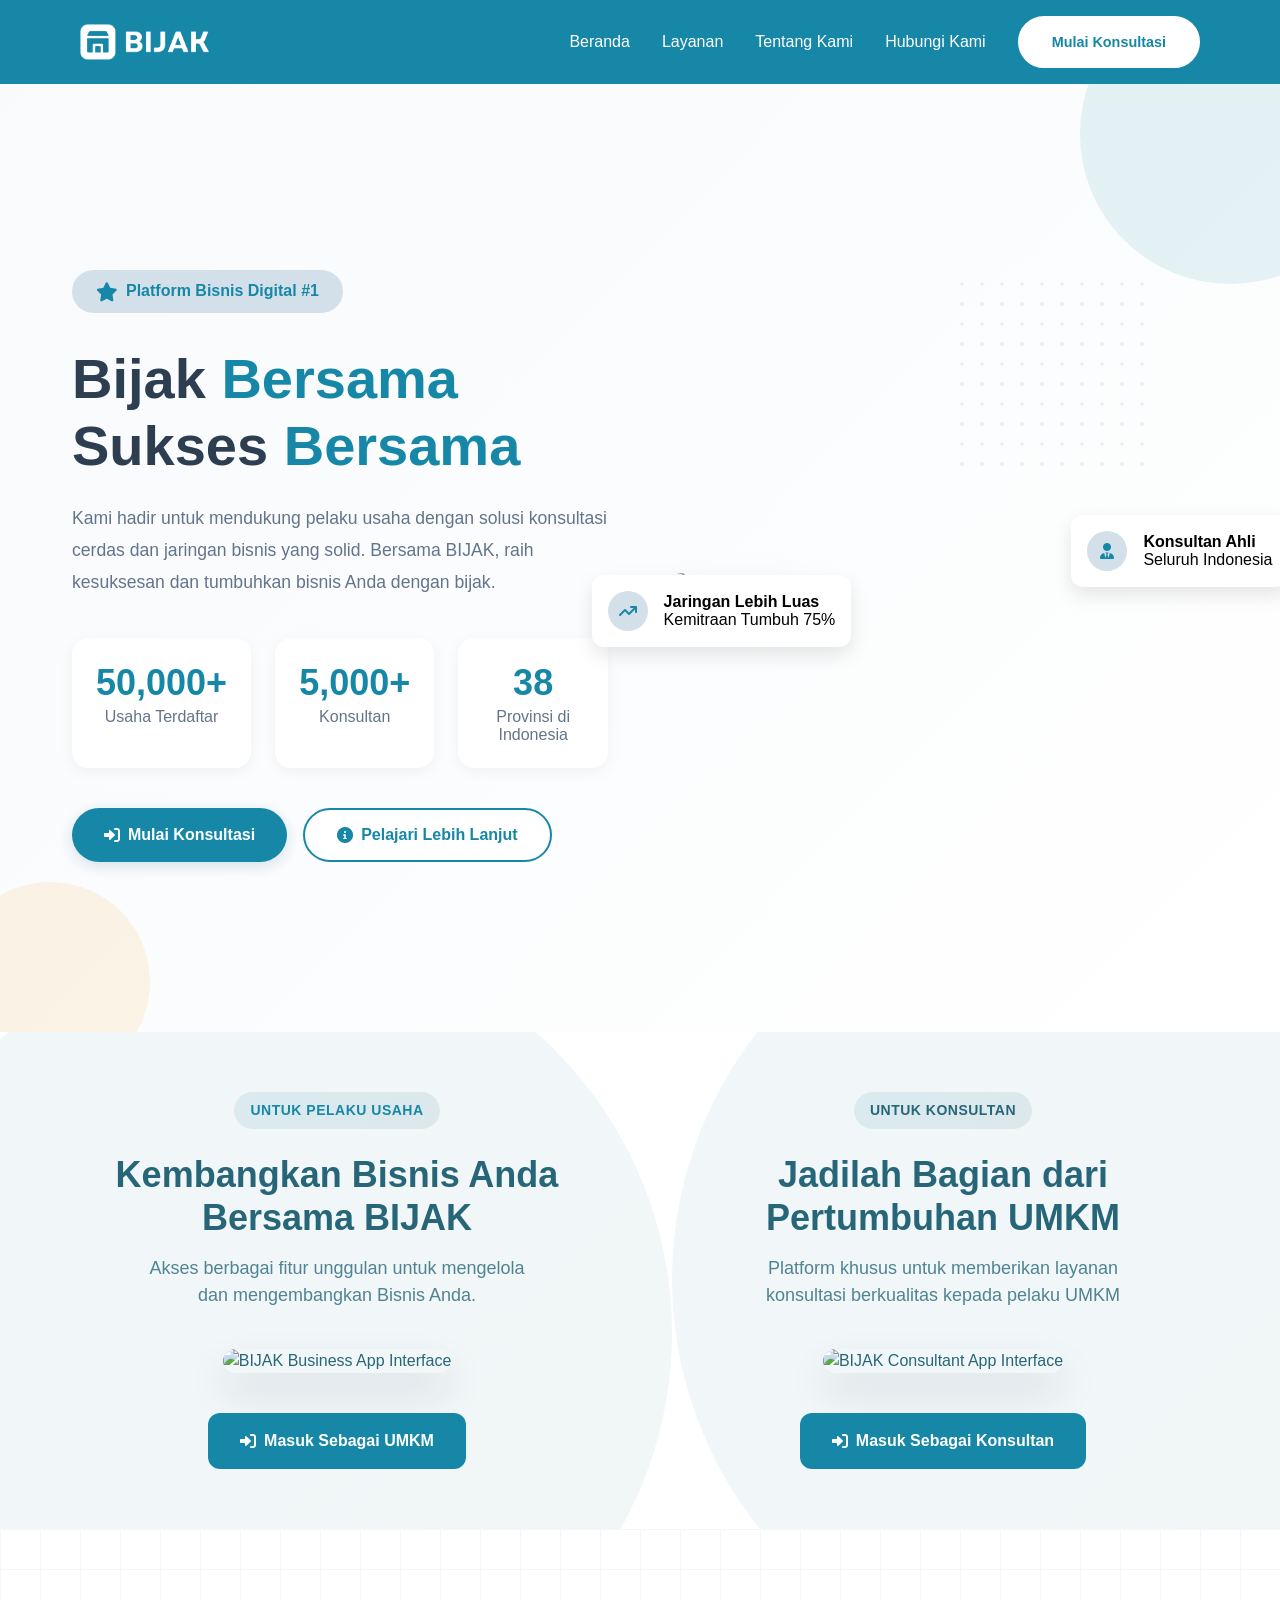
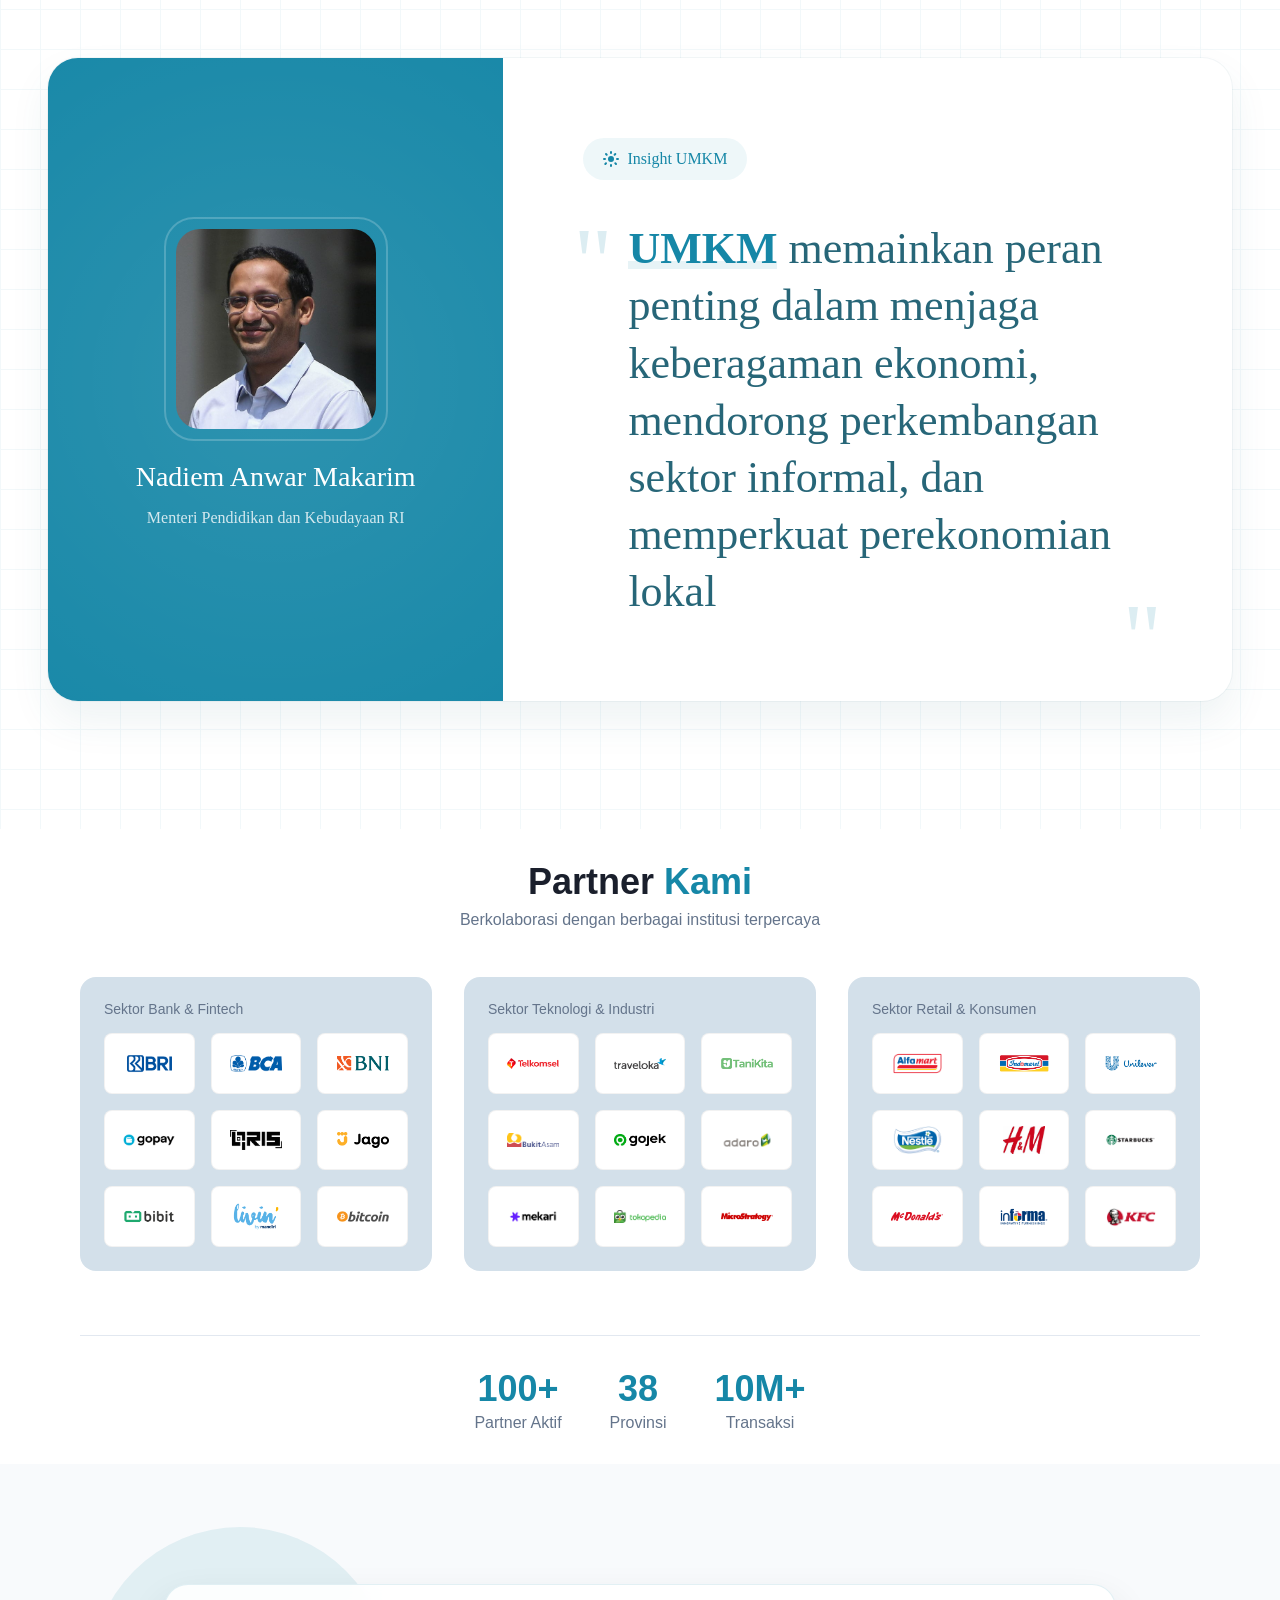
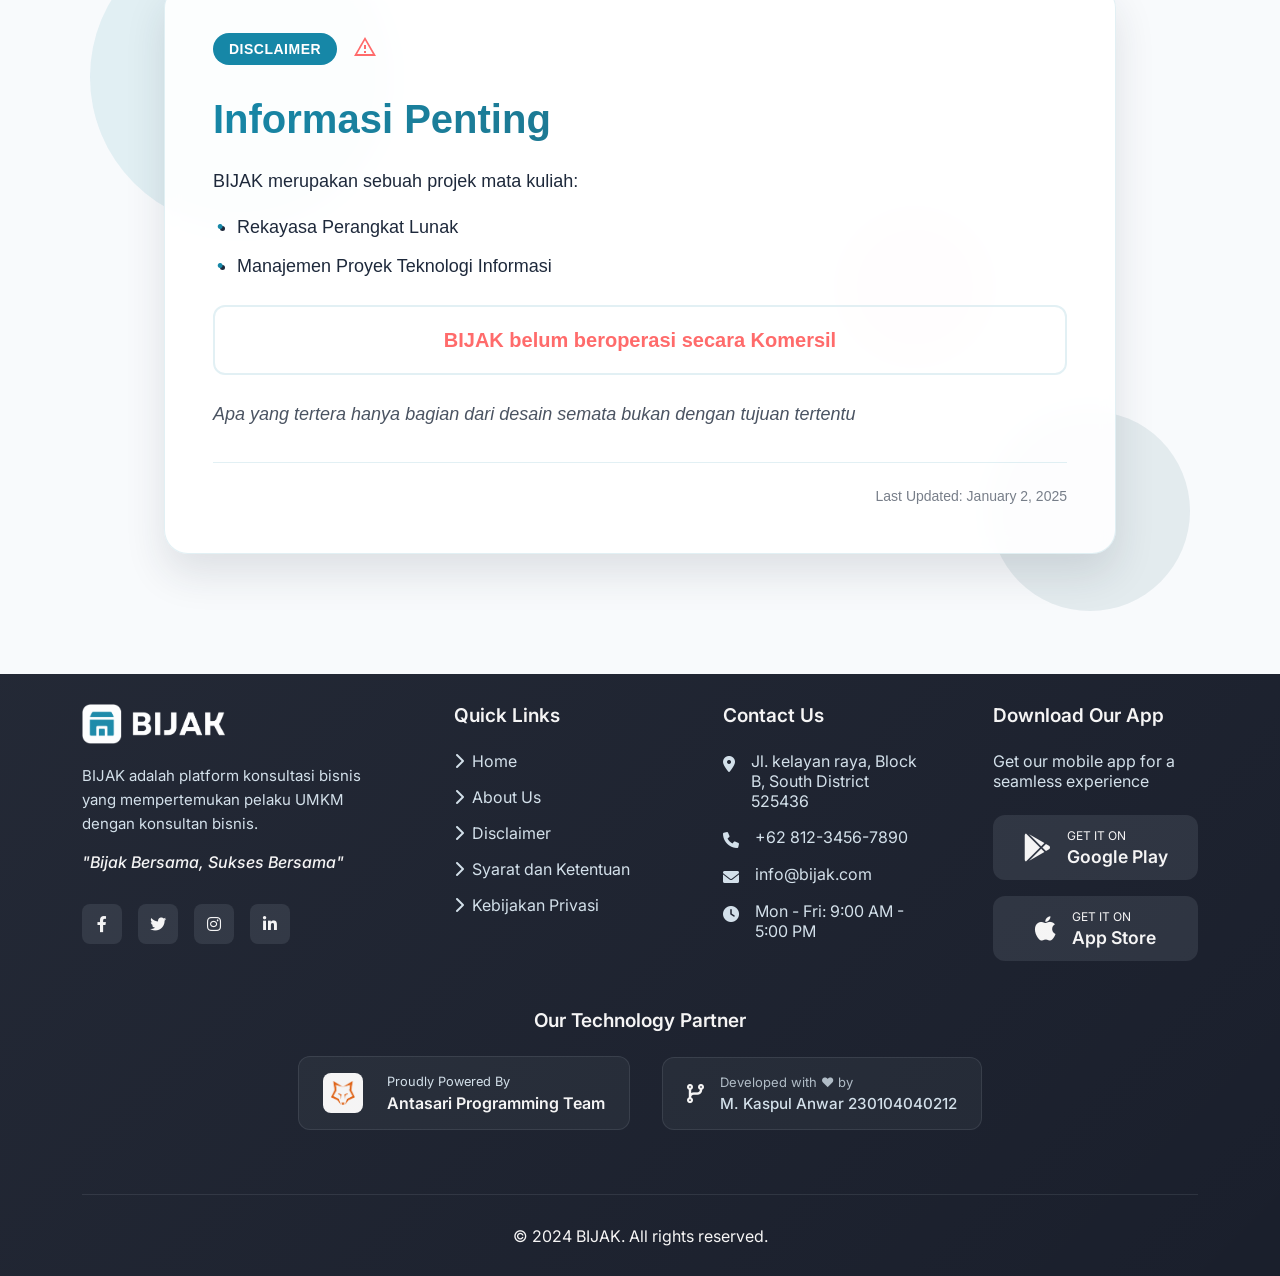
==== commit 35f3d694: "Add Disclaimer" ====
--- a/index.html
+++ b/index.html
@@ -18,6 +18,7 @@
     <link rel="stylesheet" href="src/css/download.css">
     <link rel="stylesheet" href="src/css/quote.css">
     <link rel="stylesheet" href="src/css/partners.css">
+    <link rel="stylesheet" href="src/css/peringatan.css">
     <link rel="stylesheet" href="src/css/footer.css">
 
     <!-- Favicon untuk browser -->
@@ -385,7 +386,46 @@
             </div>
         </div>
     </section>
-
+    <section class="bijak__disclaimer">
+        <div class="bijak__disclaimer-container">
+            <!-- Floating Elements -->
+            <div class="bijak__disclaimer-shapes">
+                <div class="bijak__shape bijak__shape--1"></div>
+                <div class="bijak__shape bijak__shape--2"></div>
+                <div class="bijak__shape bijak__shape--3"></div>
+            </div>
+    
+            <!-- Main Content -->
+            <div class="bijak__disclaimer-content">
+                <div class="bijak__disclaimer-header">
+                    <span class="bijak__disclaimer-badge">Disclaimer</span>
+                    <div class="bijak__disclaimer-icon">
+                        <svg width="24" height="24" viewBox="0 0 24 24">
+                            <path d="M12 2L1 21h22L12 2zm0 3.17L19.83 19H4.17L12 5.17zM11 16h2v2h-2zm0-6h2v4h-2z" fill="currentColor"/>
+                        </svg>
+                    </div>
+                </div>
+    
+                <div class="bijak__disclaimer-body">
+                    <h2 class="bijak__disclaimer-title">Informasi Penting</h2>
+                    <div class="bijak__disclaimer-text">
+                        <p>BIJAK merupakan sebuah projek mata kuliah:</p>
+                        <ul class="bijak__disclaimer-list">
+                            <li>Rekayasa Perangkat Lunak</li>
+                            <li>Manajemen Proyek Teknologi Informasi</li>
+                        </ul>
+                        <p class="bijak__disclaimer-highlight">BIJAK belum beroperasi secara Komersil</p>
+                        <p class="bijak__disclaimer-note">Apa yang tertera hanya bagian dari desain semata bukan dengan tujuan tertentu</p>
+                    </div>
+                </div>
+    
+                <div class="bijak__disclaimer-footer">
+                    <span class="bijak__disclaimer-date">Last Updated: January 2, 2025</span>
+                </div>
+            </div>
+        </div>
+    </section>
+    
     <footer class="footer">
         <div class="footer-container">
             <div class="footer-content">
--- a/src/css/peringatan.css
+++ b/src/css/peringatan.css
@@ -0,0 +1,236 @@
+:root {
+    /* Colors */
+    --bijak-disclaimer-bg: #F8FAFC;
+    --bijak-disclaimer-text: #1E293B;
+    --bijak-disclaimer-primary: #1687A7;
+    --bijak-disclaimer-secondary: #276678;
+    --bijak-disclaimer-accent: #FF6B6B;
+    --bijak-disclaimer-border: rgba(22, 135, 167, 0.12);
+    
+    /* Shadows */
+    --bijak-shadow-sm: 0 2px 4px rgba(30, 41, 59, 0.05);
+    --bijak-shadow-md: 0 8px 24px rgba(30, 41, 59, 0.08);
+    --bijak-shadow-lg: 0 20px 40px rgba(30, 41, 59, 0.12);
+    
+    /* Animation */
+    --bijak-transition: 0.3s cubic-bezier(0.4, 0, 0.2, 1);
+}
+
+@keyframes floatAnimation {
+    0%, 100% { transform: translateY(0) rotate(0deg); }
+    50% { transform: translateY(-20px) rotate(5deg); }
+}
+
+.bijak__disclaimer {
+    position: relative;
+    padding: 120px 0;
+    background: var(--bijak-disclaimer-bg);
+    overflow: hidden;
+    font-family: 'Plus Jakarta Sans', sans-serif;
+}
+
+.bijak__disclaimer-container {
+    max-width: 1000px;
+    margin: 0 auto;
+    padding: 0 24px;
+    position: relative;
+    z-index: 2;
+}
+
+/* Floating Shapes */
+.bijak__disclaimer-shapes {
+    position: absolute;
+    inset: 0;
+    pointer-events: none;
+}
+
+.bijak__shape {
+    position: absolute;
+    border-radius: 50%;
+    opacity: 0.1;
+}
+
+.bijak__shape--1 {
+    width: 300px;
+    height: 300px;
+    background: var(--bijak-disclaimer-primary);
+    top: -10%;
+    left: -5%;
+    animation: floatAnimation 15s infinite;
+}
+
+.bijak__shape--2 {
+    width: 200px;
+    height: 200px;
+    background: var(--bijak-disclaimer-secondary);
+    bottom: -10%;
+    right: -5%;
+    animation: floatAnimation 18s infinite reverse;
+}
+
+.bijak__shape--3 {
+    width: 150px;
+    height: 150px;
+    background: var(--bijak-disclaimer-accent);
+    top: 40%;
+    right: 15%;
+    animation: floatAnimation 20s infinite;
+}
+
+/* Content Styling */
+.bijak__disclaimer-content {
+    background: rgba(255, 255, 255, 0.9);
+    backdrop-filter: blur(10px);
+    border: 1px solid var(--bijak-disclaimer-border);
+    border-radius: 24px;
+    padding: 48px;
+    box-shadow: var(--bijak-shadow-lg);
+    position: relative;
+    transition: var(--bijak-transition);
+}
+
+.bijak__disclaimer-content:hover {
+    transform: translateY(-5px);
+    box-shadow: var(--bijak-shadow-md);
+}
+
+.bijak__disclaimer-header {
+    display: flex;
+    align-items: center;
+    gap: 16px;
+    margin-bottom: 32px;
+}
+
+.bijak__disclaimer-badge {
+    background: var(--bijak-disclaimer-primary);
+    color: white;
+    padding: 8px 16px;
+    border-radius: 100px;
+    font-size: 0.875rem;
+    font-weight: 600;
+    letter-spacing: 0.5px;
+    text-transform: uppercase;
+}
+
+.bijak__disclaimer-icon {
+    color: var(--bijak-disclaimer-accent);
+    animation: pulse 2s infinite;
+}
+
+.bijak__disclaimer-title {
+    font-size: 2.5rem;
+    color: var(--bijak-disclaimer-text);
+    margin: 0 0 24px;
+    font-weight: 700;
+    background: linear-gradient(135deg, var(--bijak-disclaimer-primary), var(--bijak-disclaimer-secondary));
+    -webkit-background-clip: text;
+    -webkit-text-fill-color: transparent;
+}
+
+.bijak__disclaimer-text {
+    font-size: 1.125rem;
+    line-height: 1.7;
+    color: var(--bijak-disclaimer-text);
+}
+
+.bijak__disclaimer-list {
+    margin: 16px 0;
+    padding-left: 24px;
+}
+
+.bijak__disclaimer-list li {
+    margin-bottom: 8px;
+    position: relative;
+}
+
+.bijak__disclaimer-list li::before {
+    content: '•';
+    color: var(--bijak-disclaimer-primary);
+    position: absolute;
+    left: -20px;
+}
+
+.bijak__disclaimer-highlight {
+    font-size: 1.25rem;
+    font-weight: 600;
+    color: var(--bijak-disclaimer-accent);
+    margin: 24px 0;
+    padding: 16px;
+    border: 2px solid var(--bijak-disclaimer-border);
+    border-radius: 12px;
+    text-align: center;
+}
+
+.bijak__disclaimer-note {
+    font-style: italic;
+    opacity: 0.8;
+}
+
+.bijak__disclaimer-footer {
+    margin-top: 32px;
+    padding-top: 24px;
+    border-top: 1px solid var(--bijak-disclaimer-border);
+    text-align: right;
+}
+
+.bijak__disclaimer-date {
+    font-size: 0.875rem;
+    color: var(--bijak-disclaimer-text);
+    opacity: 0.6;
+}
+
+/* Responsive Design */
+@media (max-width: 768px) {
+    .bijak__disclaimer {
+        padding: 80px 0;
+    }
+
+    .bijak__disclaimer-content {
+        padding: 32px;
+    }
+
+    .bijak__disclaimer-title {
+        font-size: 2rem;
+    }
+
+    .bijak__disclaimer-text {
+        font-size: 1rem;
+    }
+
+    .bijak__disclaimer-highlight {
+        font-size: 1.125rem;
+    }
+
+    .bijak__shape {
+        opacity: 0.05;
+    }
+}
+
+@media (max-width: 480px) {
+    .bijak__disclaimer {
+        padding: 60px 0;
+    }
+
+    .bijak__disclaimer-content {
+        padding: 24px;
+    }
+
+    .bijak__disclaimer-title {
+        font-size: 1.75rem;
+    }
+
+    .bijak__disclaimer-header {
+        flex-direction: column;
+        align-items: flex-start;
+        gap: 12px;
+    }
+
+    .bijak__disclaimer-badge {
+        font-size: 0.75rem;
+    }
+}
+
+@keyframes pulse {
+    0%, 100% { transform: scale(1); }
+    50% { transform: scale(1.1); }
+}
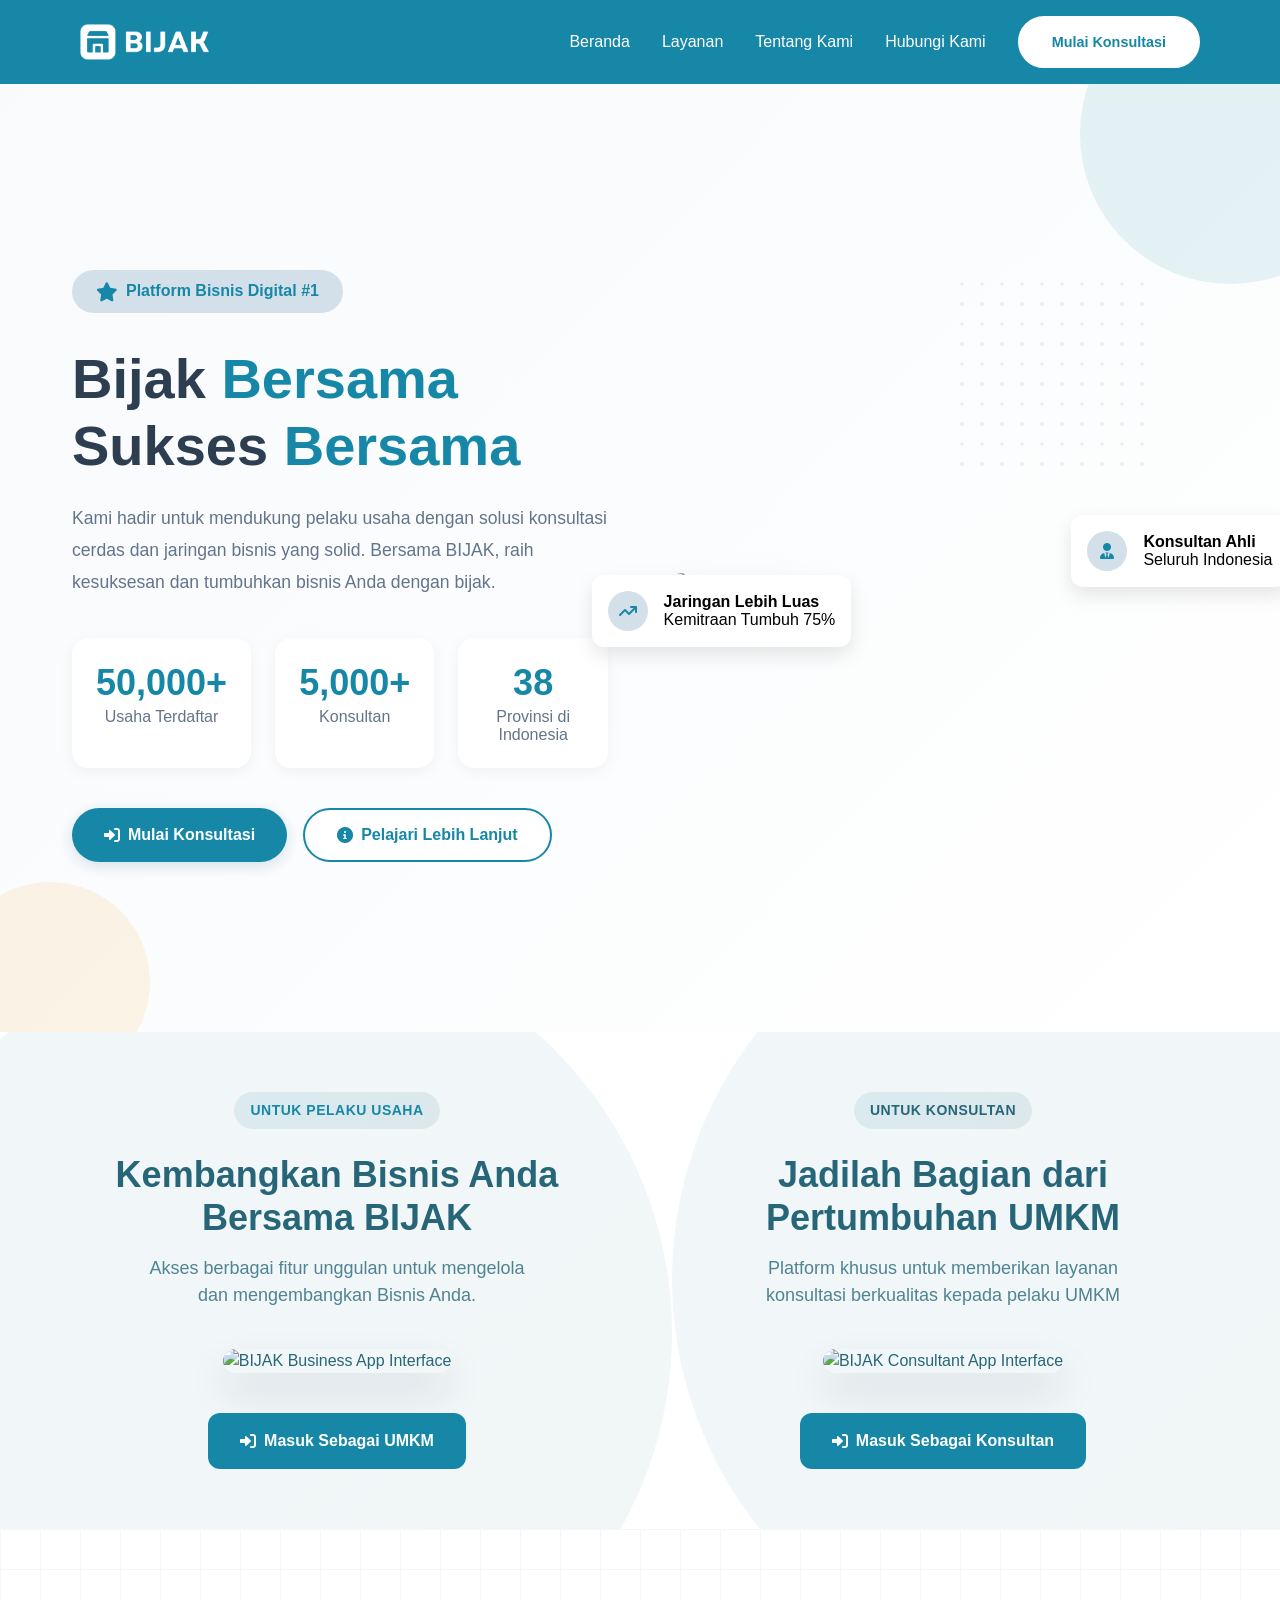
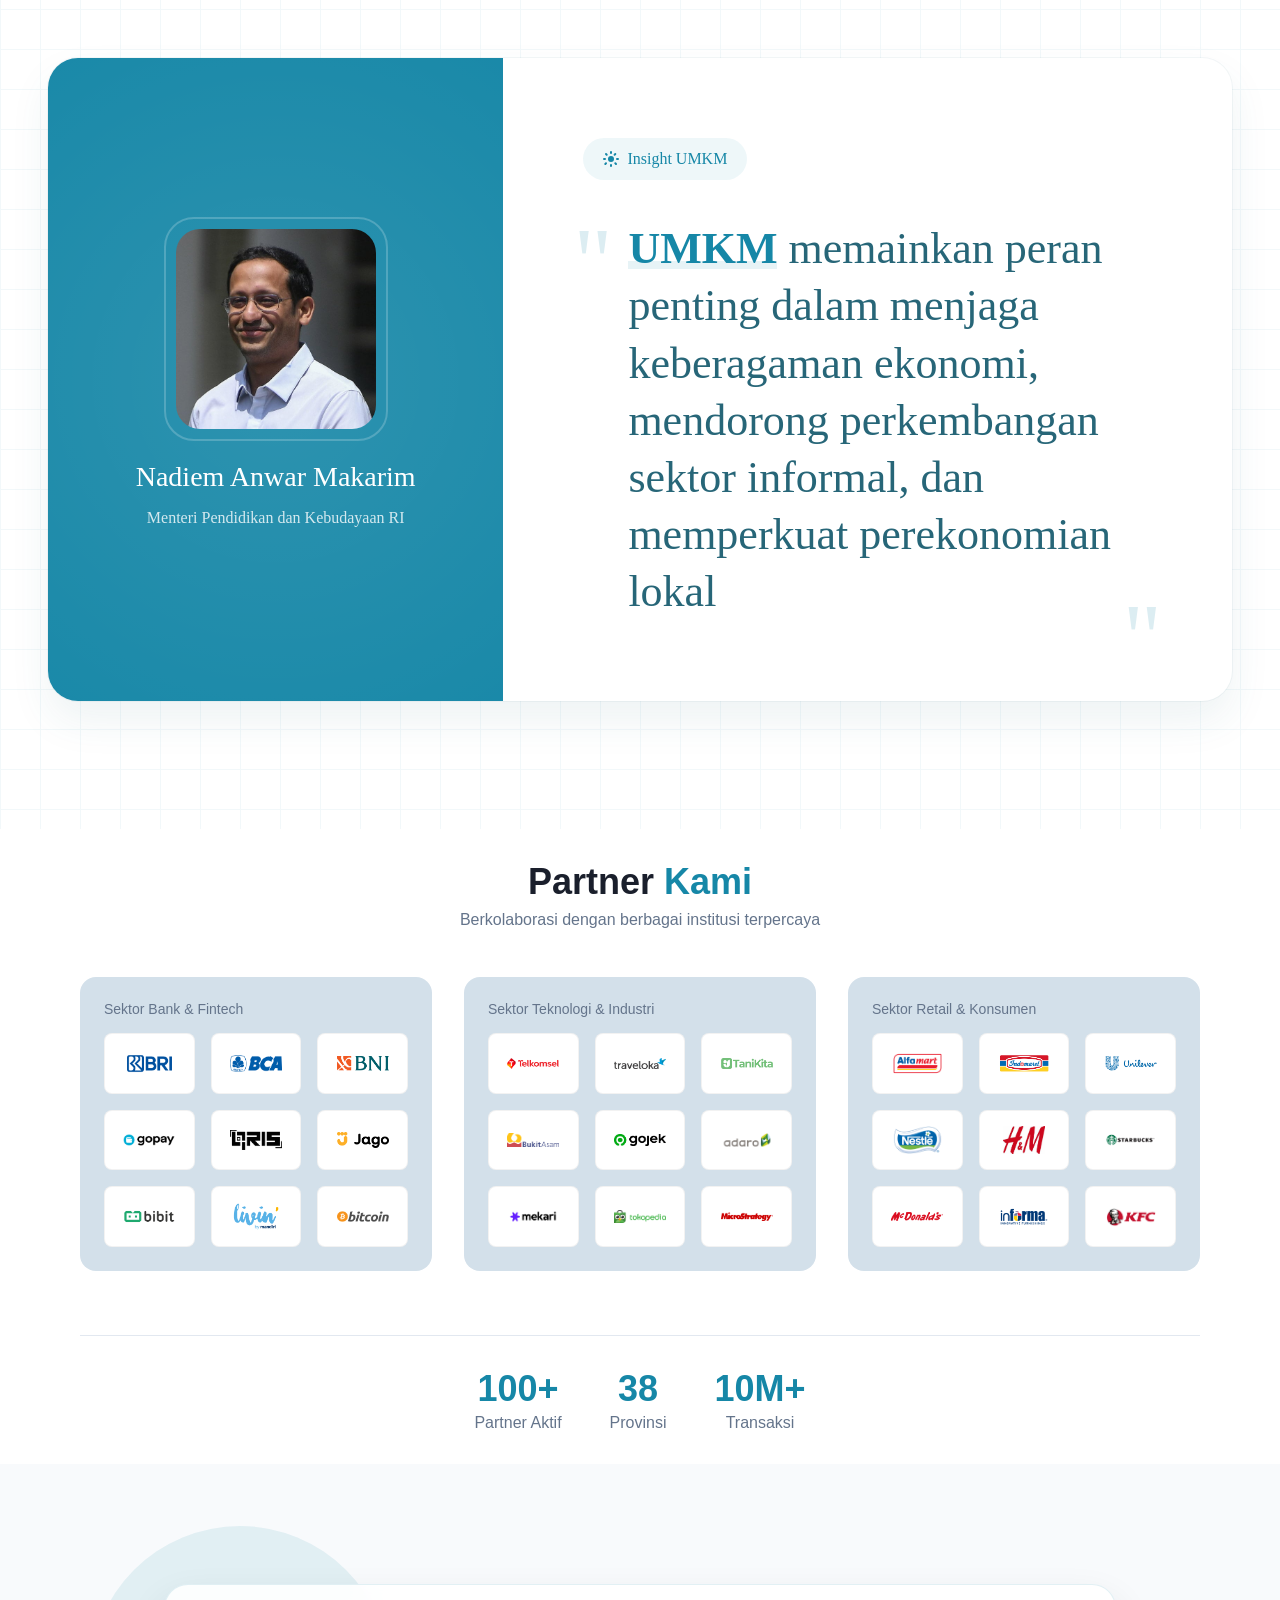
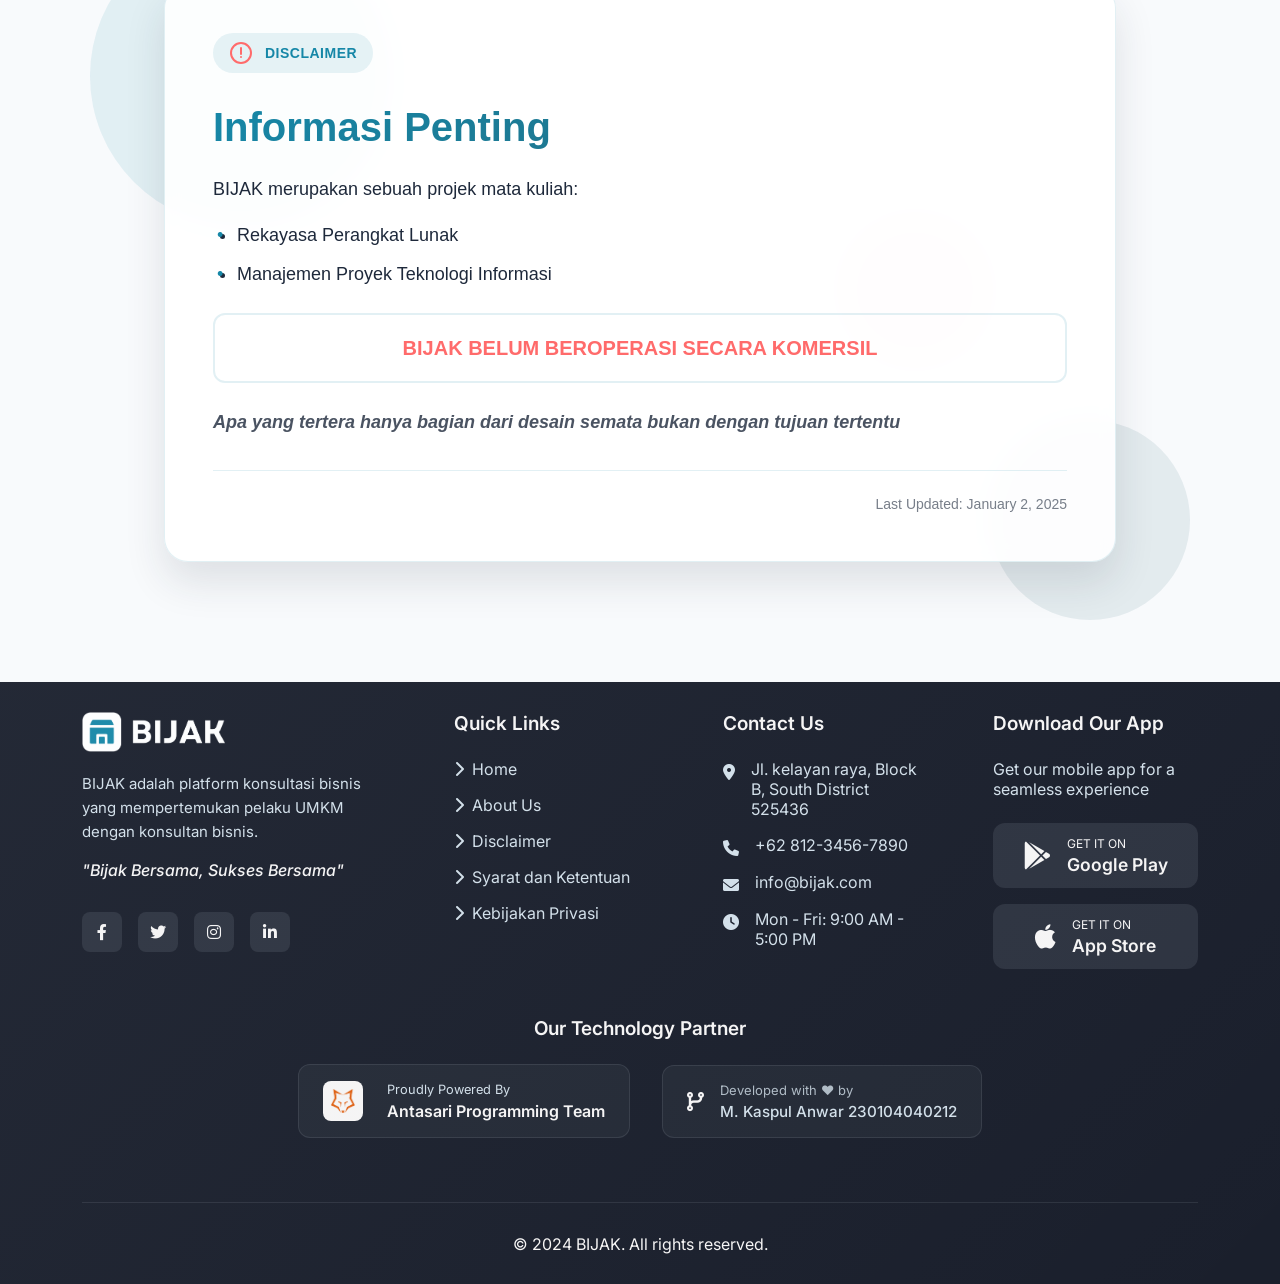
==== commit 15a4ac06: "update disclaimer" ====
--- a/index.html
+++ b/index.html
@@ -398,11 +398,15 @@
             <!-- Main Content -->
             <div class="bijak__disclaimer-content">
                 <div class="bijak__disclaimer-header">
-                    <span class="bijak__disclaimer-badge">Disclaimer</span>
-                    <div class="bijak__disclaimer-icon">
-                        <svg width="24" height="24" viewBox="0 0 24 24">
-                            <path d="M12 2L1 21h22L12 2zm0 3.17L19.83 19H4.17L12 5.17zM11 16h2v2h-2zm0-6h2v4h-2z" fill="currentColor"/>
-                        </svg>
+                    <div class="bijak__header-wrapper">
+                        <div class="bijak__disclaimer-icon">
+                            <svg width="24" height="24" viewBox="0 0 24 24" fill="none" xmlns="http://www.w3.org/2000/svg">
+                                <circle cx="12" cy="12" r="10" stroke="currentColor" stroke-width="2"/>
+                                <path d="M12 7V13" stroke="currentColor" stroke-width="2" stroke-linecap="round"/>
+                                <circle cx="12" cy="16" r="1" fill="currentColor"/>
+                            </svg>
+                        </div>
+                        <span class="bijak__disclaimer-badge">Disclaimer</span>
                     </div>
                 </div>
     
@@ -414,8 +418,8 @@
                             <li>Rekayasa Perangkat Lunak</li>
                             <li>Manajemen Proyek Teknologi Informasi</li>
                         </ul>
-                        <p class="bijak__disclaimer-highlight">BIJAK belum beroperasi secara Komersil</p>
-                        <p class="bijak__disclaimer-note">Apa yang tertera hanya bagian dari desain semata bukan dengan tujuan tertentu</p>
+                        <p class="bijak__disclaimer-highlight">BIJAK BELUM BEROPERASI SECARA KOMERSIL</p>
+                        <p class="bijak__disclaimer-note"><STrong>Apa yang tertera hanya bagian dari desain semata bukan dengan tujuan tertentu</STrong></p>
                     </div>
                 </div>
     
@@ -425,6 +429,7 @@
             </div>
         </div>
     </section>
+    
     
     <footer class="footer">
         <div class="footer-container">
--- a/src/css/peringatan.css
+++ b/src/css/peringatan.css
@@ -95,26 +95,32 @@
 }
 
 .bijak__disclaimer-header {
+    margin-bottom: 32px;
+}
+
+.bijak__header-wrapper {
+    display: inline-flex;
+    align-items: center;
+    gap: 12px;
+    background: rgba(22, 135, 167, 0.1);
+    padding: 8px 16px;
+    border-radius: 100px;
+}
+
+.bijak__disclaimer-icon {
     display: flex;
     align-items: center;
-    gap: 16px;
-    margin-bottom: 32px;
+    justify-content: center;
+    color: var(--bijak-disclaimer-accent);
+    animation: pulse 2s infinite;
 }
 
 .bijak__disclaimer-badge {
-    background: var(--bijak-disclaimer-primary);
-    color: white;
-    padding: 8px 16px;
-    border-radius: 100px;
+    color: var(--bijak-disclaimer-primary);
     font-size: 0.875rem;
     font-weight: 600;
     letter-spacing: 0.5px;
     text-transform: uppercase;
-}
-
-.bijak__disclaimer-icon {
-    color: var(--bijak-disclaimer-accent);
-    animation: pulse 2s infinite;
 }
 
 .bijak__disclaimer-title {
@@ -181,6 +187,9 @@
 
 /* Responsive Design */
 @media (max-width: 768px) {
+    .bijak__disclaimer-header{
+        text-align: center
+    }
     .bijak__disclaimer {
         padding: 80px 0;
     }
@@ -219,18 +228,21 @@
         font-size: 1.75rem;
     }
 
-    .bijak__disclaimer-header {
-        flex-direction: column;
-        align-items: flex-start;
-        gap: 12px;
+    .bijak__header-wrapper {
+        padding: 6px 12px;
     }
 
     .bijak__disclaimer-badge {
         font-size: 0.75rem;
     }
+
+    .bijak__disclaimer-icon svg {
+        width: 20px;
+        height: 20px;
+    }
 }
 
 @keyframes pulse {
-    0%, 100% { transform: scale(1); }
-    50% { transform: scale(1.1); }
+    0%, 100% { transform: scale(1); opacity: 1; }
+    50% { transform: scale(1.1); opacity: 0.8; }
 }
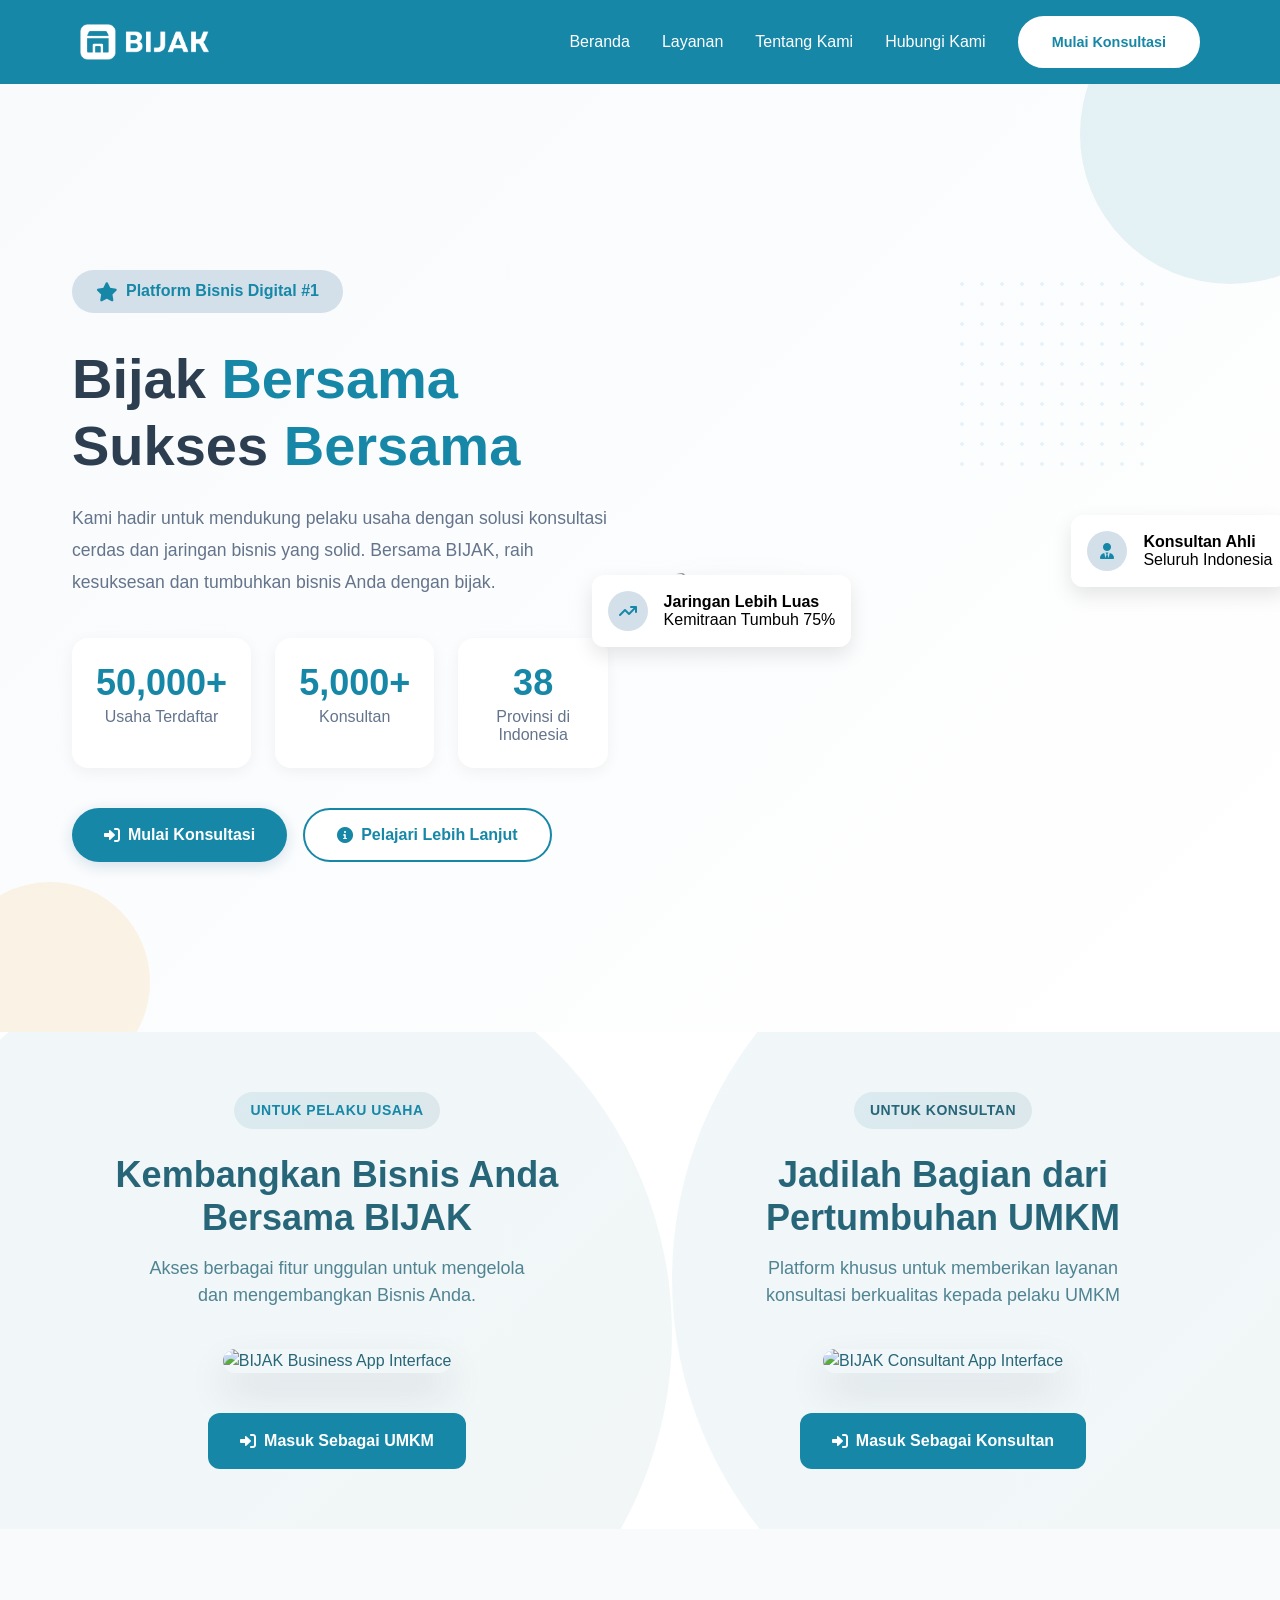
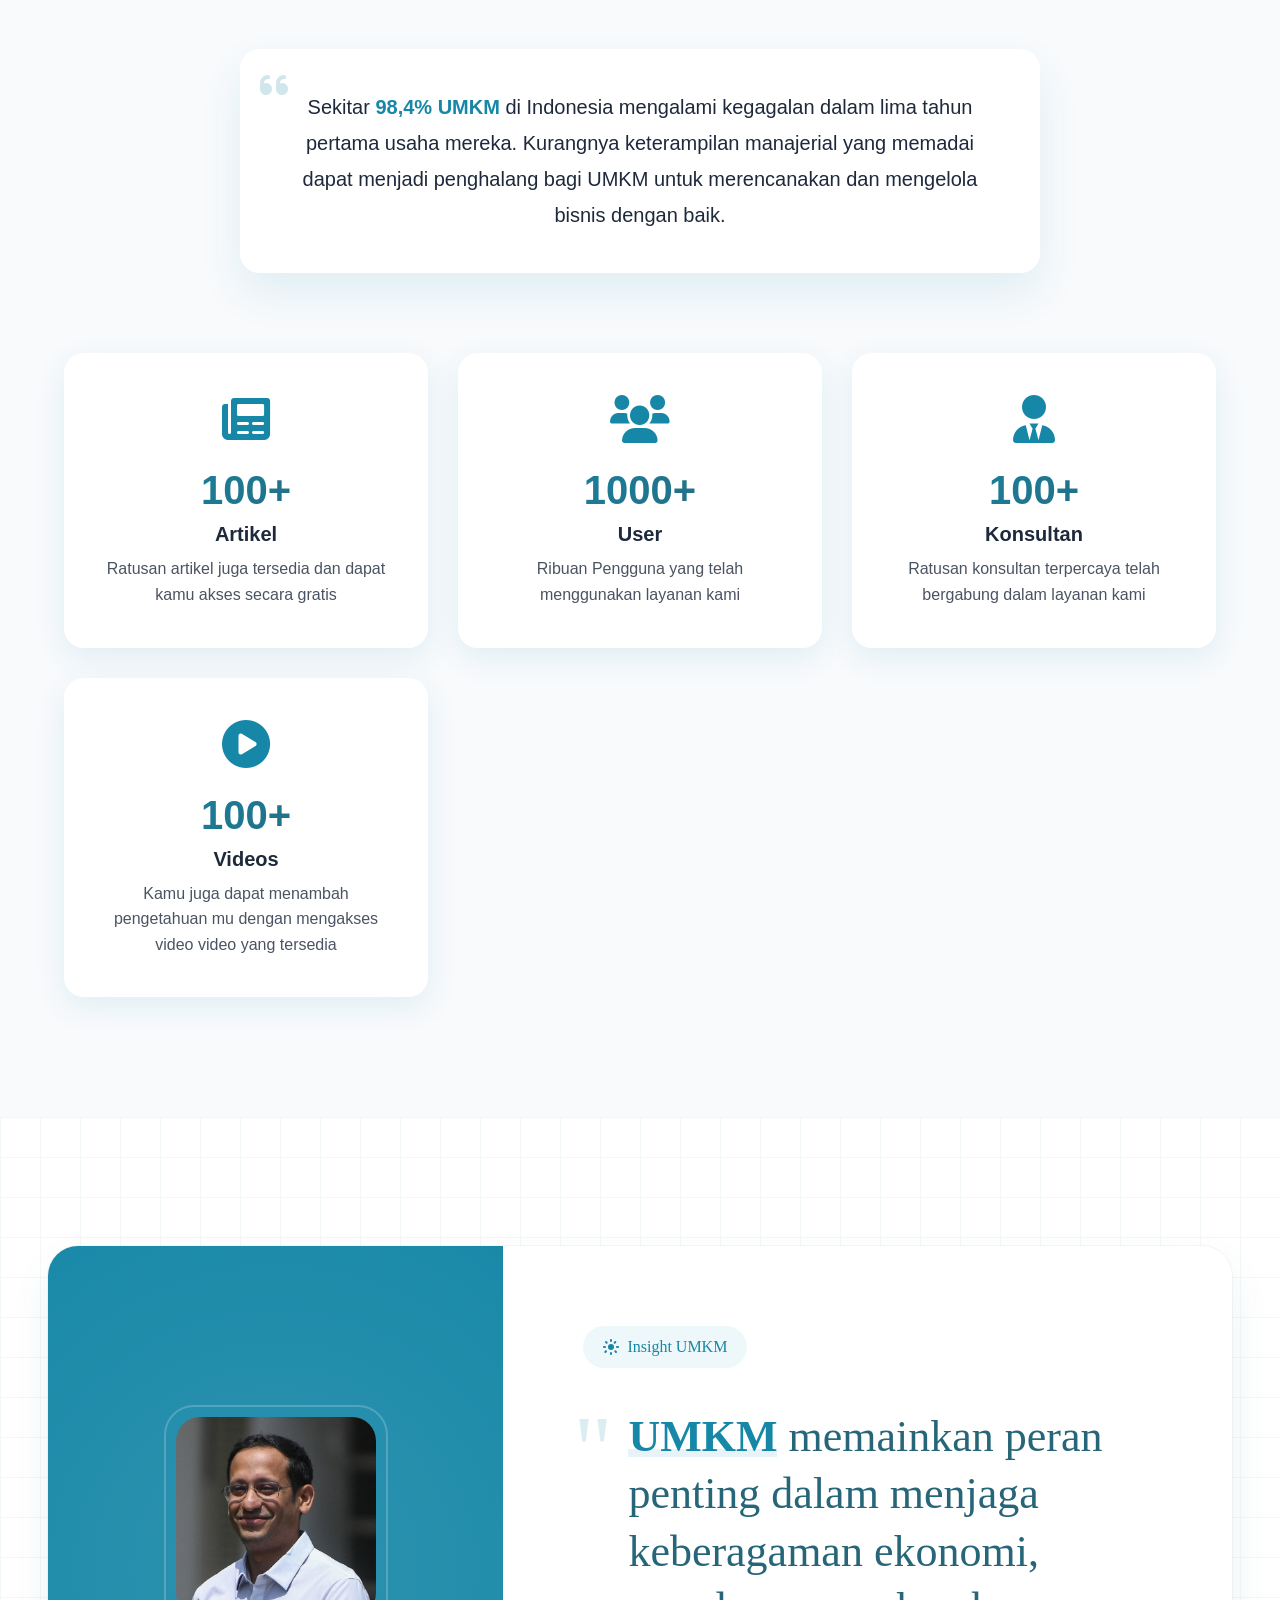
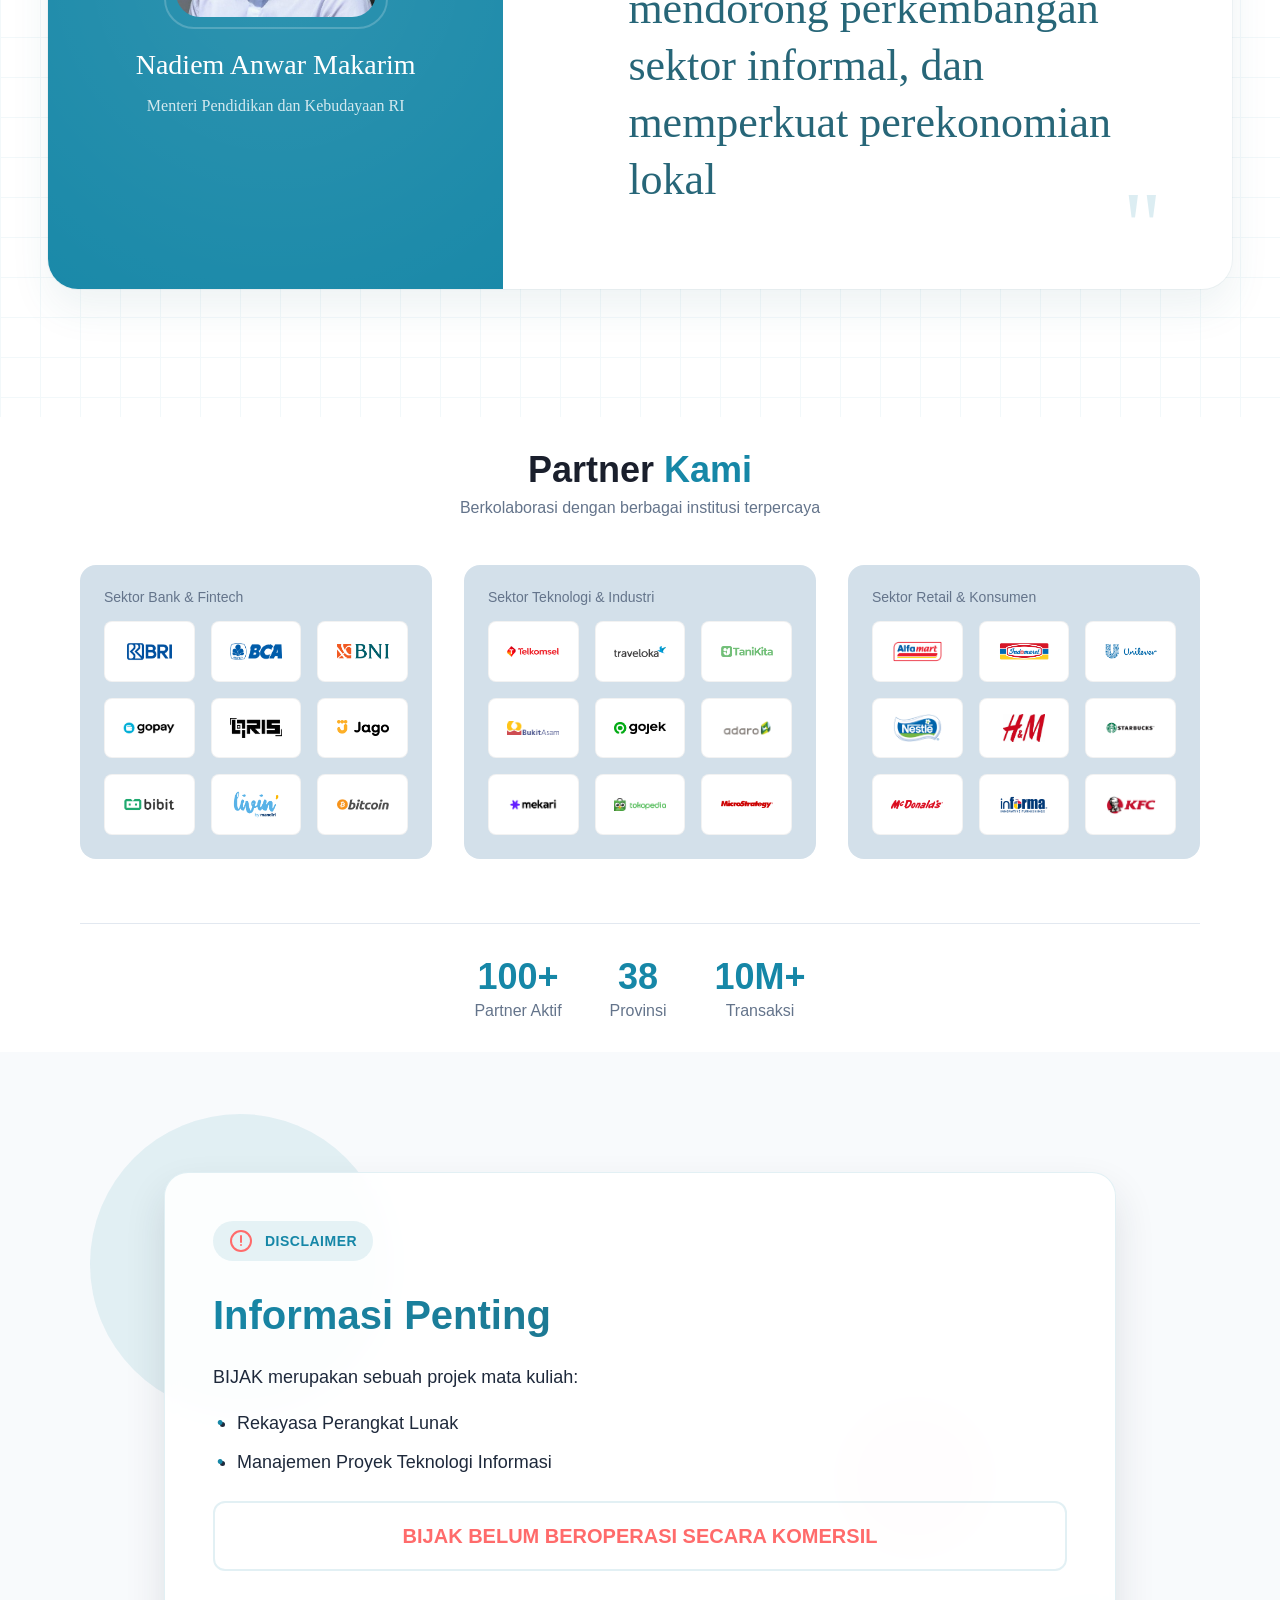
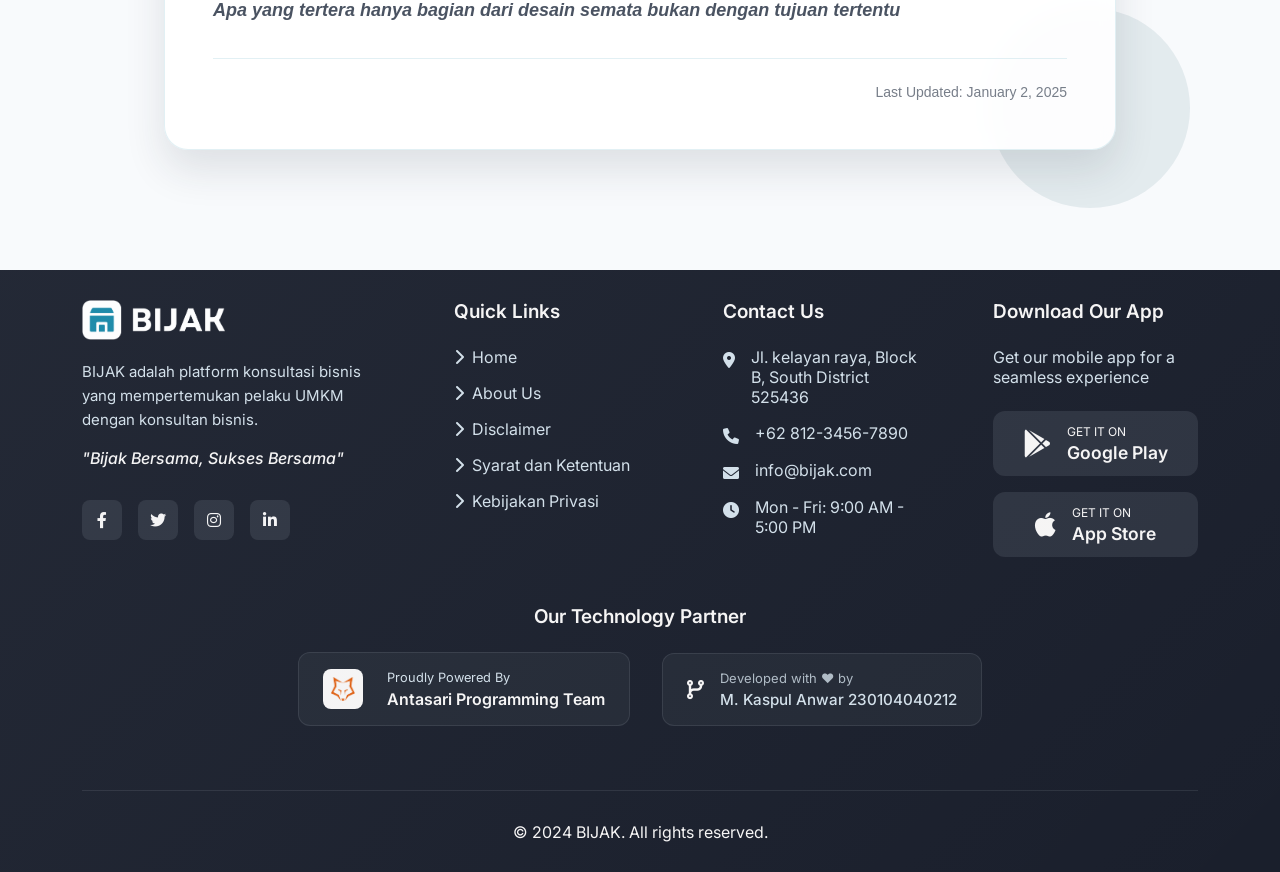
==== commit fd886bb6: "Add fitur" ====
--- a/index.html
+++ b/index.html
@@ -16,6 +16,7 @@
     <link rel="stylesheet" href="src/css/navbar.css">
     <link rel="stylesheet" href="src/css/hero.css">
     <link rel="stylesheet" href="src/css/download.css">
+    <link rel="stylesheet" href="src/css/fitur.css">
     <link rel="stylesheet" href="src/css/quote.css">
     <link rel="stylesheet" href="src/css/partners.css">
     <link rel="stylesheet" href="src/css/peringatan.css">
@@ -205,7 +206,70 @@
         </div>
     </section>
 
-    
+    <section class="bijak__features">
+        <div class="bijak__features-container">
+            <!-- Stats Header -->
+            <div class="bijak__stats-header">
+                <div class="bijak__stats-quote">
+                    <i class="fas fa-quote-left quote-icon"></i>
+                    <p class="bijak__stats-text">
+                        Sekitar <span class="highlight">98,4% UMKM</span> di Indonesia mengalami kegagalan dalam lima tahun pertama usaha mereka. Kurangnya keterampilan manajerial yang memadai dapat menjadi penghalang bagi UMKM untuk merencanakan dan mengelola bisnis dengan baik.
+                    </p>
+                </div>
+            </div>
+    
+            <!-- Features Grid -->
+            <div class="bijak__features-grid">
+                <!-- Article Card -->
+                <div class="bijak__feature-card">
+                    <div class="bijak__feature-icon">
+                        <i class="fas fa-newspaper"></i>
+                    </div>
+                    <div class="bijak__feature-content">
+                        <h3 class="bijak__feature-number" data-target="100">100+</h3>
+                        <h4 class="bijak__feature-title">Artikel</h4>
+                        <p class="bijak__feature-desc">Ratusan artikel juga tersedia dan dapat kamu akses secara gratis</p>
+                    </div>
+                </div>
+    
+                <!-- Users Card -->
+                <div class="bijak__feature-card">
+                    <div class="bijak__feature-icon">
+                        <i class="fas fa-users"></i>
+                    </div>
+                    <div class="bijak__feature-content">
+                        <h3 class="bijak__feature-number" data-target="1000">1000+</h3>
+                        <h4 class="bijak__feature-title">User</h4>
+                        <p class="bijak__feature-desc">Ribuan Pengguna yang telah menggunakan layanan kami</p>
+                    </div>
+                </div>
+    
+                <!-- Consultant Card -->
+                <div class="bijak__feature-card">
+                    <div class="bijak__feature-icon">
+                        <i class="fas fa-user-tie"></i>
+                    </div>
+                    <div class="bijak__feature-content">
+                        <h3 class="bijak__feature-number" data-target="100">100+</h3>
+                        <h4 class="bijak__feature-title">Konsultan</h4>
+                        <p class="bijak__feature-desc">Ratusan konsultan terpercaya telah bergabung dalam layanan kami</p>
+                    </div>
+                </div>
+    
+                <!-- Videos Card -->
+                <div class="bijak__feature-card">
+                    <div class="bijak__feature-icon">
+                        <i class="fas fa-play-circle"></i>
+                    </div>
+                    <div class="bijak__feature-content">
+                        <h3 class="bijak__feature-number" data-target="100">100+</h3>
+                        <h4 class="bijak__feature-title">Videos</h4>
+                        <p class="bijak__feature-desc">Kamu juga dapat menambah pengetahuan mu dengan mengakses video video yang tersedia</p>
+                    </div>
+                </div>
+            </div>
+        </div>
+    </section>    
 
     <section class="bijak__quote">
         <!-- Animated Mesh Background -->
--- a/src/css/fitur.css
+++ b/src/css/fitur.css
@@ -0,0 +1,184 @@
+:root {
+    --bijak-feature-primary: #1687A7;
+    --bijak-feature-secondary: #276678;
+    --bijak-feature-accent: #FF6B6B;
+    --bijak-feature-bg: #F8FAFC;
+    --bijak-feature-text: #1E293B;
+    --bijak-feature-card-bg: rgba(255, 255, 255, 0.95);
+    --bijak-feature-shadow: rgba(22, 135, 167, 0.1);
+}
+
+.bijak__features {
+    padding: 120px 0;
+    background: var(--bijak-feature-bg);
+    position: relative;
+    overflow: hidden;
+    font-family: 'Plus Jakarta Sans', sans-serif;
+}
+
+.bijak__features-container {
+    max-width: 1200px;
+    margin: 0 auto;
+    padding: 0 24px;
+}
+
+/* Stats Header Styling */
+.bijak__stats-header {
+    text-align: center;
+    margin-bottom: 80px;
+    position: relative;
+}
+
+.bijak__stats-quote {
+    max-width: 800px;
+    margin: 0 auto;
+    position: relative;
+    padding: 40px;
+    background: var(--bijak-feature-card-bg);
+    border-radius: 20px;
+    box-shadow: 0 20px 40px var(--bijak-feature-shadow);
+}
+
+.quote-icon {
+    font-size: 2rem;
+    color: var(--bijak-feature-primary);
+    opacity: 0.2;
+    position: absolute;
+    top: 20px;
+    left: 20px;
+}
+
+.bijak__stats-text {
+    font-size: 1.25rem;
+    line-height: 1.8;
+    color: var(--bijak-feature-text);
+}
+
+.highlight {
+    color: var(--bijak-feature-primary);
+    font-weight: 700;
+}
+
+/* Features Grid */
+.bijak__features-grid {
+    display: grid;
+    grid-template-columns: repeat(auto-fit, minmax(280px, 1fr));
+    gap: 30px;
+    margin-top: 60px;
+}
+
+.bijak__feature-card {
+    background: var(--bijak-feature-card-bg);
+    border-radius: 20px;
+    padding: 40px;
+    text-align: center;
+    transition: all 0.3s ease;
+    box-shadow: 0 10px 30px var(--bijak-feature-shadow);
+    position: relative;
+    overflow: hidden;
+}
+
+.bijak__feature-card::before {
+    content: '';
+    position: absolute;
+    top: 0;
+    left: 0;
+    right: 0;
+    height: 4px;
+    background: linear-gradient(to right, var(--bijak-feature-primary), var(--bijak-feature-secondary));
+    transform: scaleX(0);
+    transition: transform 0.3s ease;
+}
+
+.bijak__feature-card:hover {
+    transform: translateY(-10px);
+}
+
+.bijak__feature-card:hover::before {
+    transform: scaleX(1);
+}
+
+.bijak__feature-icon {
+    font-size: 3rem;
+    color: var(--bijak-feature-primary);
+    margin-bottom: 20px;
+    transition: all 0.3s ease;
+}
+
+.bijak__feature-card:hover .bijak__feature-icon {
+    transform: scale(1.1);
+    color: var(--bijak-feature-secondary);
+}
+
+.bijak__feature-number {
+    font-size: 2.5rem;
+    font-weight: 700;
+    color: var(--bijak-feature-primary);
+    margin: 0;
+    background: linear-gradient(135deg, var(--bijak-feature-primary), var(--bijak-feature-secondary));
+    -webkit-background-clip: text;
+    -webkit-text-fill-color: transparent;
+}
+
+.bijak__feature-title {
+    font-size: 1.25rem;
+    font-weight: 600;
+    color: var(--bijak-feature-text);
+    margin: 10px 0;
+}
+
+.bijak__feature-desc {
+    font-size: 1rem;
+    line-height: 1.6;
+    color: var(--bijak-feature-text);
+    opacity: 0.8;
+}
+
+/* Responsive Design */
+@media (max-width: 768px) {
+    .bijak__features {
+        padding: 80px 0;
+    }
+
+    .bijak__stats-quote {
+        padding: 30px;
+    }
+
+    .bijak__stats-text {
+        font-size: 1.1rem;
+    }
+
+    .bijak__feature-card {
+        padding: 30px;
+    }
+
+    .bijak__feature-icon {
+        font-size: 2.5rem;
+    }
+
+    .bijak__feature-number {
+        font-size: 2rem;
+    }
+}
+
+@media (max-width: 480px) {
+    .bijak__features {
+        padding: 60px 0;
+    }
+
+    .bijak__stats-quote {
+        padding: 24px;
+    }
+
+    .bijak__stats-text {
+        font-size: 1rem;
+    }
+
+    .quote-icon {
+        font-size: 1.5rem;
+    }
+
+    .bijak__feature-card {
+        padding: 24px;
+    }
+}
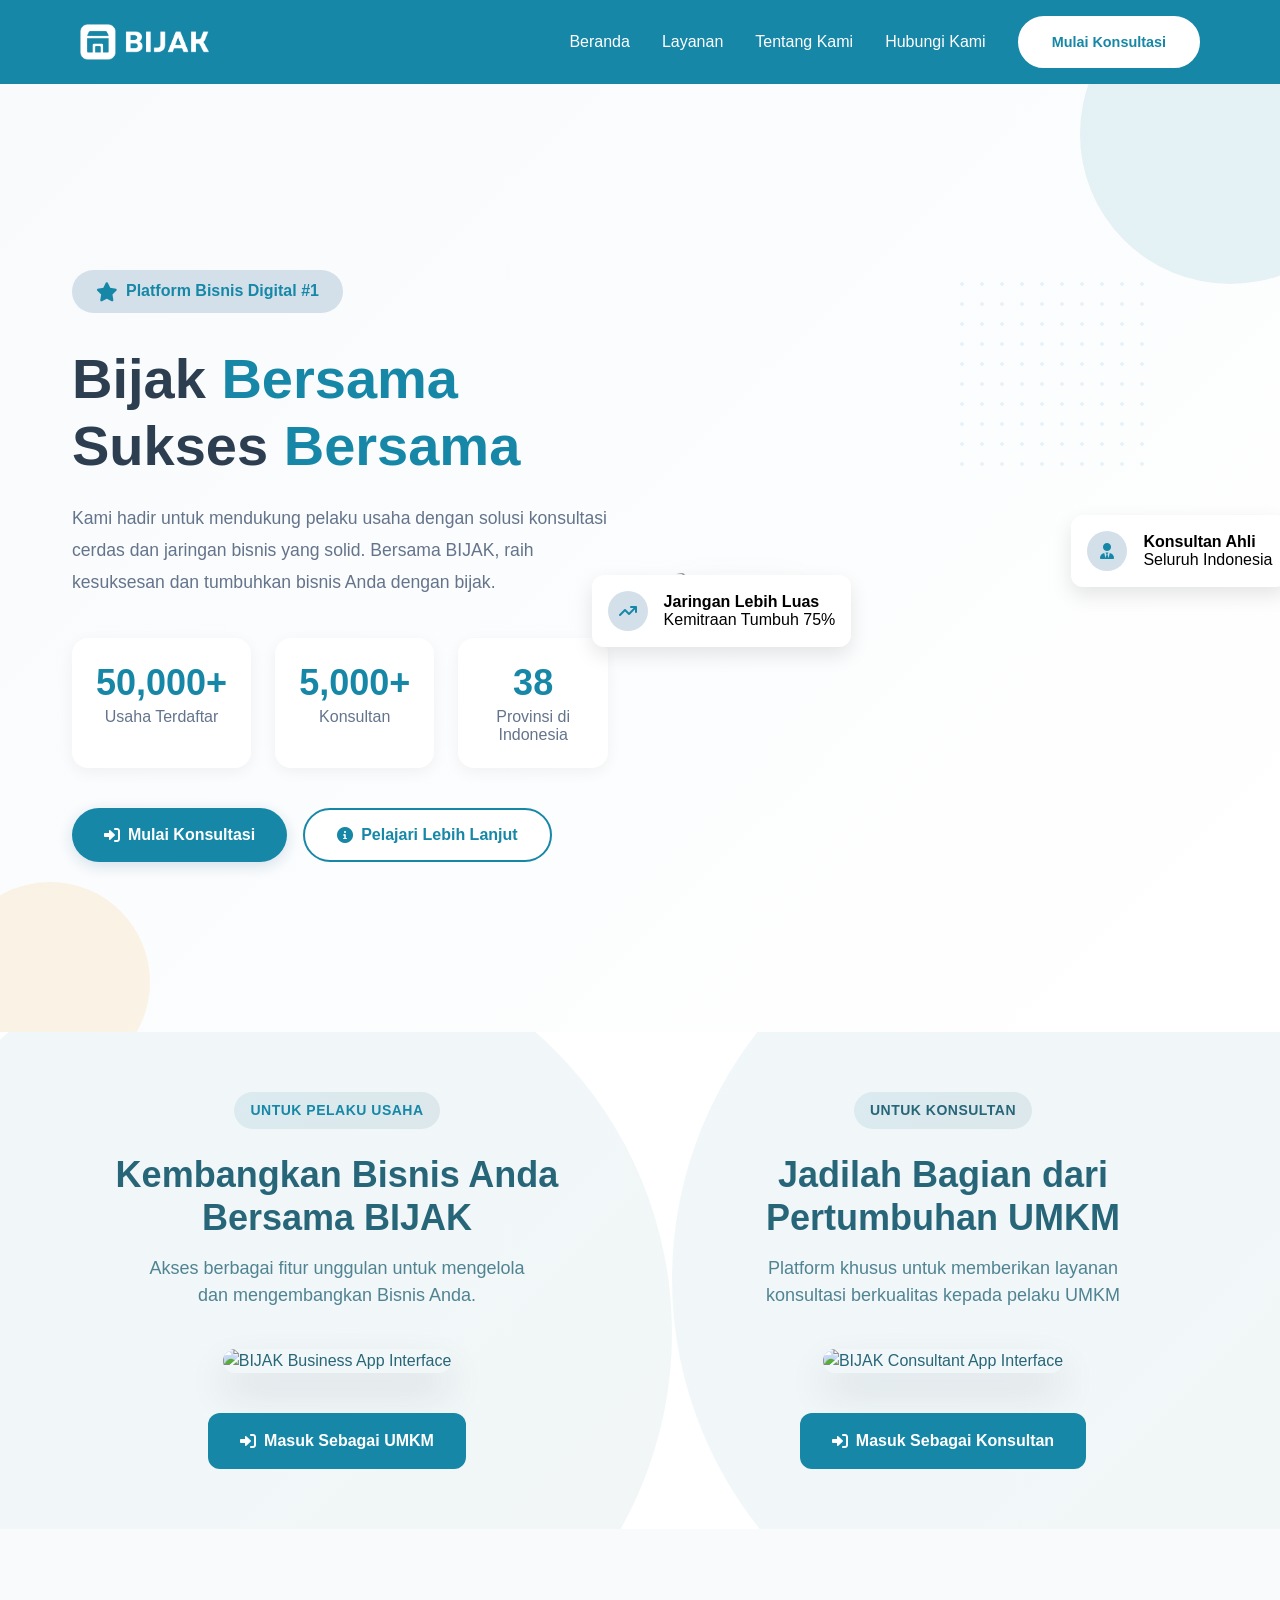
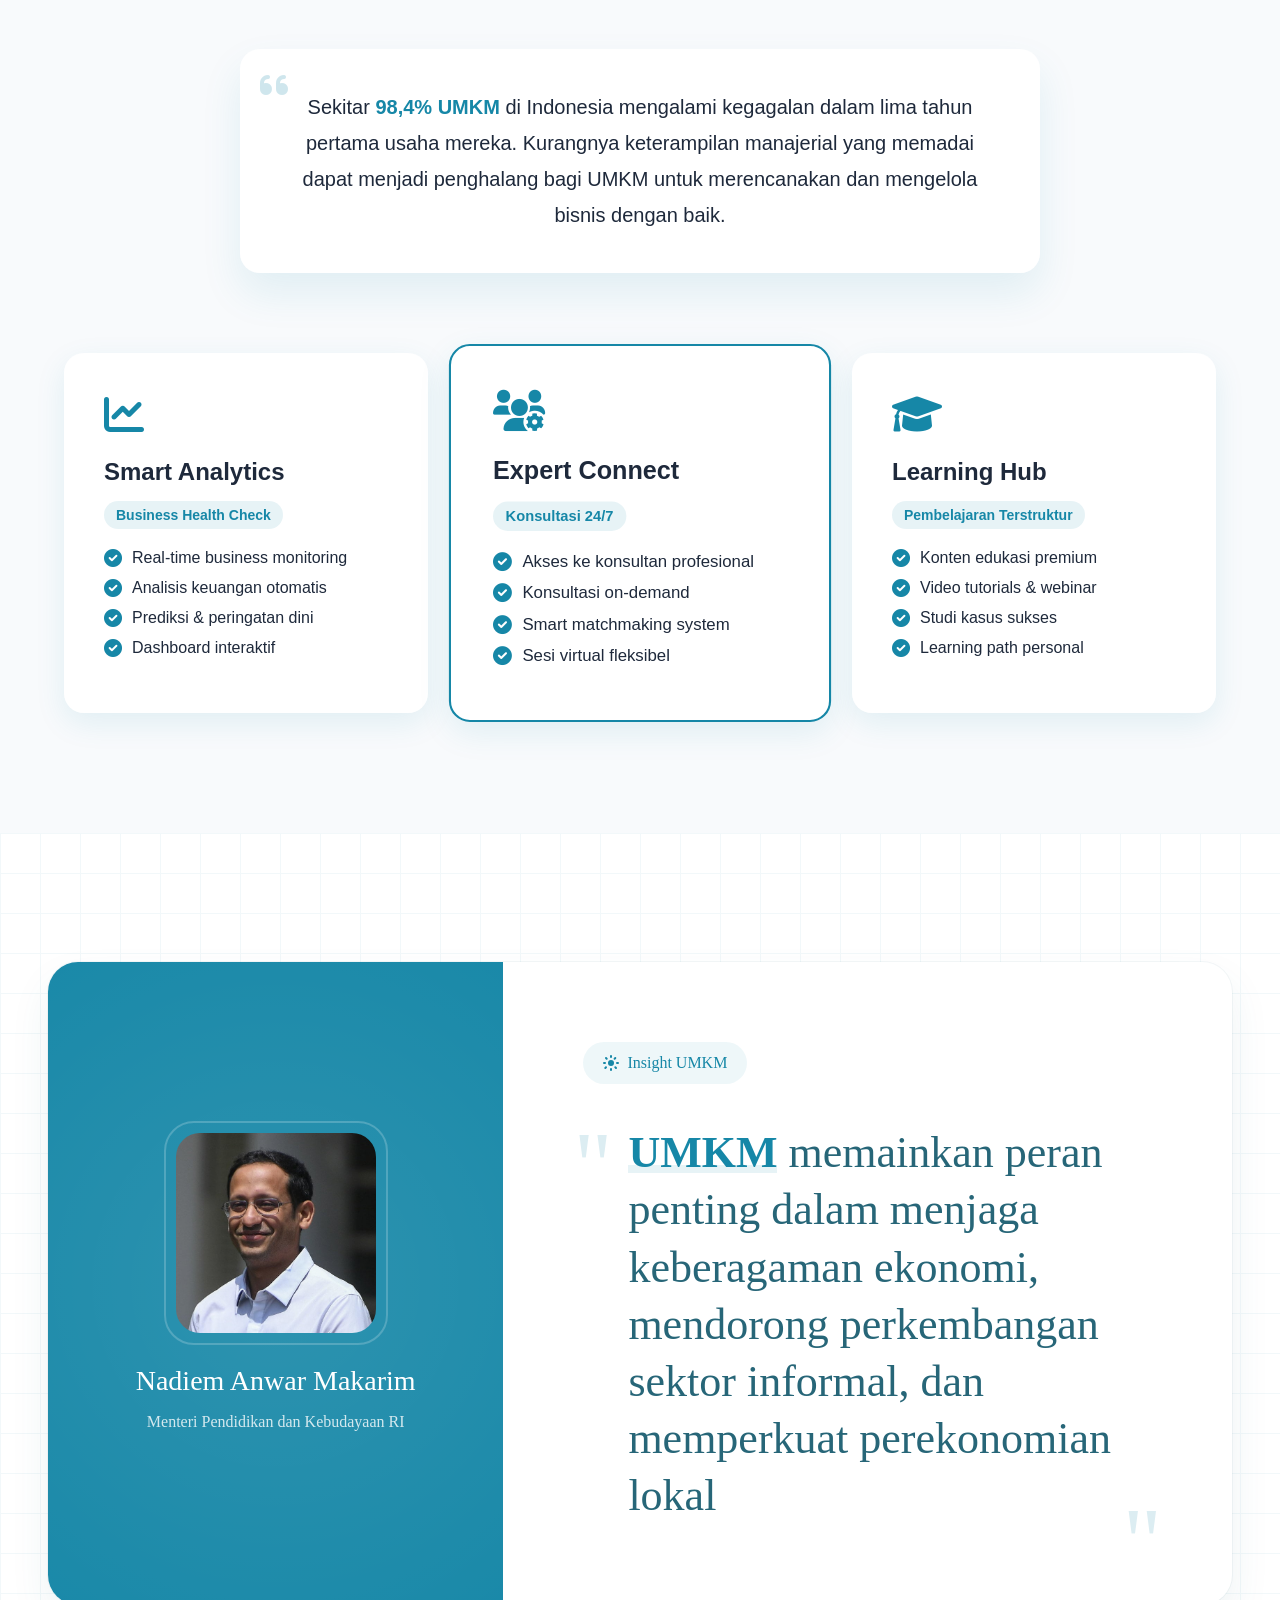
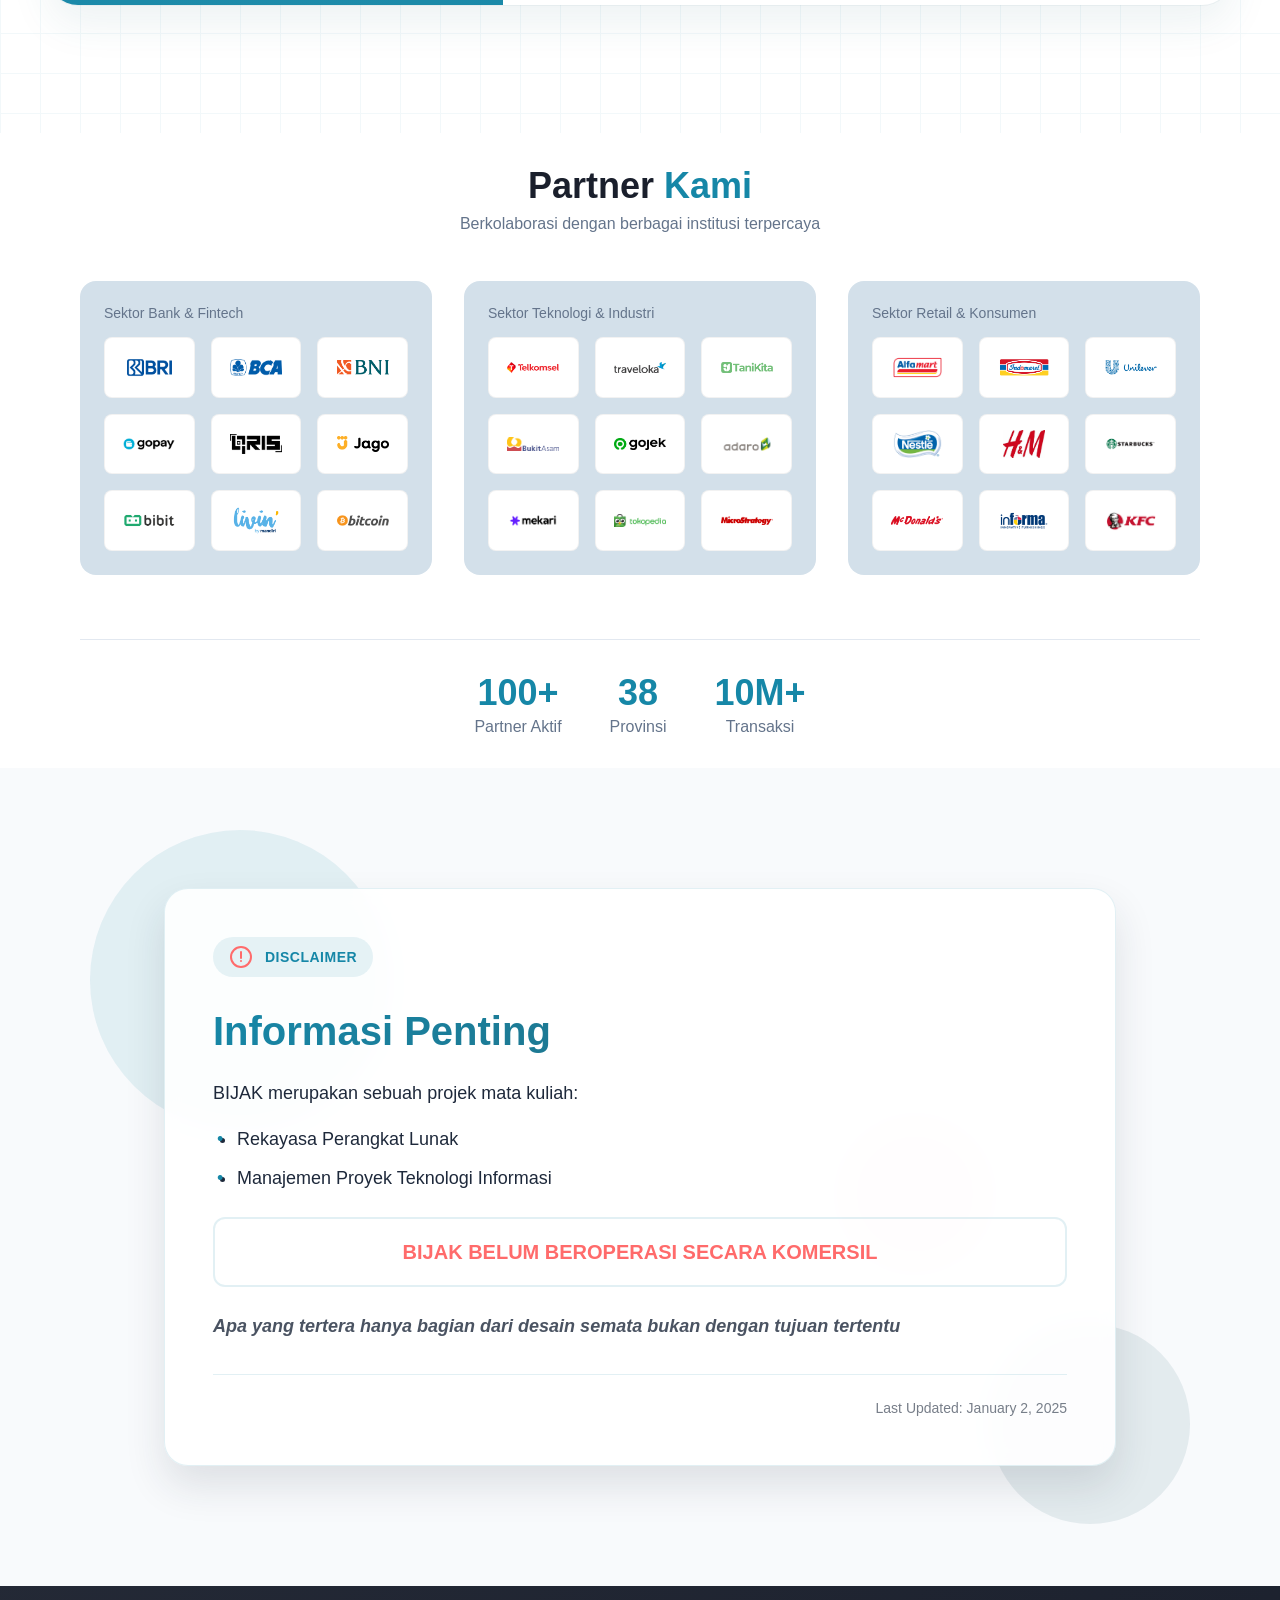
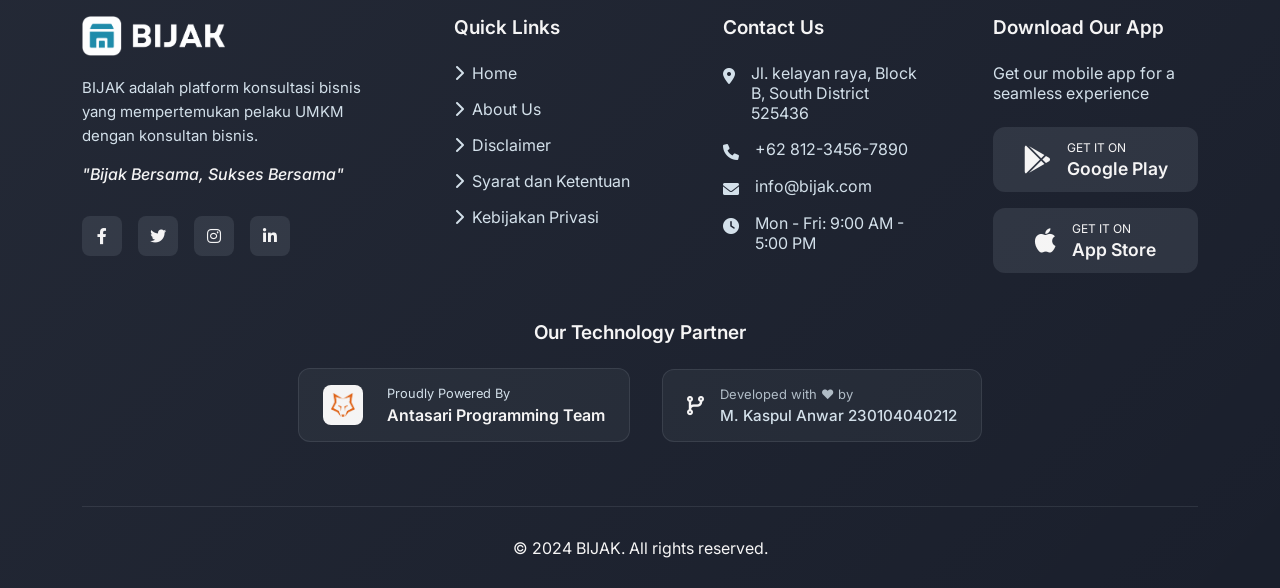
==== commit adf297a3: "update" ====
--- a/index.html
+++ b/index.html
@@ -220,51 +220,54 @@
     
             <!-- Features Grid -->
             <div class="bijak__features-grid">
-                <!-- Article Card -->
+                <!-- Smart Analytics Card -->
                 <div class="bijak__feature-card">
                     <div class="bijak__feature-icon">
-                        <i class="fas fa-newspaper"></i>
+                        <i class="fas fa-chart-line"></i>
                     </div>
                     <div class="bijak__feature-content">
-                        <h3 class="bijak__feature-number" data-target="100">100+</h3>
-                        <h4 class="bijak__feature-title">Artikel</h4>
-                        <p class="bijak__feature-desc">Ratusan artikel juga tersedia dan dapat kamu akses secara gratis</p>
-                    </div>
-                </div>
-    
-                <!-- Users Card -->
+                        <h3 class="bijak__feature-title">Smart Analytics</h3>
+                        <div class="bijak__feature-badge">Business Health Check</div>
+                        <ul class="bijak__feature-list">
+                            <li><i class="fas fa-check-circle"></i> Real-time business monitoring</li>
+                            <li><i class="fas fa-check-circle"></i> Analisis keuangan otomatis</li>
+                            <li><i class="fas fa-check-circle"></i> Prediksi & peringatan dini</li>
+                            <li><i class="fas fa-check-circle"></i> Dashboard interaktif</li>
+                        </ul>
+                    </div>
+                </div>
+    
+                <!-- Expert Connect Card -->
+                <div class="bijak__feature-card featured">
+                    <div class="bijak__feature-icon">
+                        <i class="fas fa-users-gear"></i>
+                    </div>
+                    <div class="bijak__feature-content">
+                        <h3 class="bijak__feature-title">Expert Connect</h3>
+                        <div class="bijak__feature-badge">Konsultasi 24/7</div>
+                        <ul class="bijak__feature-list">
+                            <li><i class="fas fa-check-circle"></i> Akses ke konsultan profesional</li>
+                            <li><i class="fas fa-check-circle"></i> Konsultasi on-demand</li>
+                            <li><i class="fas fa-check-circle"></i> Smart matchmaking system</li>
+                            <li><i class="fas fa-check-circle"></i> Sesi virtual fleksibel</li>
+                        </ul>
+                    </div>
+                </div>
+    
+                <!-- Learning Hub Card -->
                 <div class="bijak__feature-card">
                     <div class="bijak__feature-icon">
-                        <i class="fas fa-users"></i>
+                        <i class="fas fa-graduation-cap"></i>
                     </div>
                     <div class="bijak__feature-content">
-                        <h3 class="bijak__feature-number" data-target="1000">1000+</h3>
-                        <h4 class="bijak__feature-title">User</h4>
-                        <p class="bijak__feature-desc">Ribuan Pengguna yang telah menggunakan layanan kami</p>
-                    </div>
-                </div>
-    
-                <!-- Consultant Card -->
-                <div class="bijak__feature-card">
-                    <div class="bijak__feature-icon">
-                        <i class="fas fa-user-tie"></i>
-                    </div>
-                    <div class="bijak__feature-content">
-                        <h3 class="bijak__feature-number" data-target="100">100+</h3>
-                        <h4 class="bijak__feature-title">Konsultan</h4>
-                        <p class="bijak__feature-desc">Ratusan konsultan terpercaya telah bergabung dalam layanan kami</p>
-                    </div>
-                </div>
-    
-                <!-- Videos Card -->
-                <div class="bijak__feature-card">
-                    <div class="bijak__feature-icon">
-                        <i class="fas fa-play-circle"></i>
-                    </div>
-                    <div class="bijak__feature-content">
-                        <h3 class="bijak__feature-number" data-target="100">100+</h3>
-                        <h4 class="bijak__feature-title">Videos</h4>
-                        <p class="bijak__feature-desc">Kamu juga dapat menambah pengetahuan mu dengan mengakses video video yang tersedia</p>
+                        <h3 class="bijak__feature-title">Learning Hub</h3>
+                        <div class="bijak__feature-badge">Pembelajaran Terstruktur</div>
+                        <ul class="bijak__feature-list">
+                            <li><i class="fas fa-check-circle"></i> Konten edukasi premium</li>
+                            <li><i class="fas fa-check-circle"></i> Video tutorials & webinar</li>
+                            <li><i class="fas fa-check-circle"></i> Studi kasus sukses</li>
+                            <li><i class="fas fa-check-circle"></i> Learning path personal</li>
+                        </ul>
                     </div>
                 </div>
             </div>
--- a/src/css/fitur.css
+++ b/src/css/fitur.css
@@ -62,7 +62,7 @@
 /* Features Grid */
 .bijak__features-grid {
     display: grid;
-    grid-template-columns: repeat(auto-fit, minmax(280px, 1fr));
+    grid-template-columns: repeat(3, 1fr);
     gap: 30px;
     margin-top: 60px;
 }
@@ -71,35 +71,27 @@
     background: var(--bijak-feature-card-bg);
     border-radius: 20px;
     padding: 40px;
-    text-align: center;
     transition: all 0.3s ease;
     box-shadow: 0 10px 30px var(--bijak-feature-shadow);
     position: relative;
     overflow: hidden;
 }
 
-.bijak__feature-card::before {
-    content: '';
-    position: absolute;
-    top: 0;
-    left: 0;
-    right: 0;
-    height: 4px;
-    background: linear-gradient(to right, var(--bijak-feature-primary), var(--bijak-feature-secondary));
-    transform: scaleX(0);
-    transition: transform 0.3s ease;
-}
-
 .bijak__feature-card:hover {
     transform: translateY(-10px);
 }
 
-.bijak__feature-card:hover::before {
-    transform: scaleX(1);
+.bijak__feature-card.featured {
+    border: 2px solid var(--bijak-feature-primary);
+    transform: scale(1.05);
+}
+
+.bijak__feature-card.featured:hover {
+    transform: scale(1.05) translateY(-10px);
 }
 
 .bijak__feature-icon {
-    font-size: 3rem;
+    font-size: 2.5rem;
     color: var(--bijak-feature-primary);
     margin-bottom: 20px;
     transition: all 0.3s ease;
@@ -110,31 +102,51 @@
     color: var(--bijak-feature-secondary);
 }
 
-.bijak__feature-number {
-    font-size: 2.5rem;
+.bijak__feature-title {
+    font-size: 1.5rem;
     font-weight: 700;
-    color: var(--bijak-feature-primary);
+    color: var(--bijak-feature-text);
+    margin: 0 0 15px;
+}
+
+.bijak__feature-badge {
+    display: inline-block;
+    padding: 6px 12px;
+    background: rgba(22, 135, 167, 0.1);
+    color: var(--bijak-feature-primary);
+    border-radius: 100px;
+    font-size: 0.875rem;
+    font-weight: 600;
+    margin-bottom: 20px;
+}
+
+.bijak__feature-list {
+    list-style: none;
+    padding: 0;
     margin: 0;
-    background: linear-gradient(135deg, var(--bijak-feature-primary), var(--bijak-feature-secondary));
-    -webkit-background-clip: text;
-    -webkit-text-fill-color: transparent;
-}
-
-.bijak__feature-title {
-    font-size: 1.25rem;
-    font-weight: 600;
+}
+
+.bijak__feature-list li {
+    display: flex;
+    align-items: center;
+    gap: 10px;
+    margin-bottom: 12px;
     color: var(--bijak-feature-text);
-    margin: 10px 0;
-}
-
-.bijak__feature-desc {
     font-size: 1rem;
-    line-height: 1.6;
-    color: var(--bijak-feature-text);
-    opacity: 0.8;
+}
+
+.bijak__feature-list li i {
+    color: var(--bijak-feature-primary);
+    font-size: 1.125rem;
 }
 
 /* Responsive Design */
+@media (max-width: 1024px) {
+    .bijak__features-grid {
+        grid-template-columns: repeat(2, 1fr);
+    }
+}
+
 @media (max-width: 768px) {
     .bijak__features {
         padding: 80px 0;
@@ -148,16 +160,21 @@
         font-size: 1.1rem;
     }
 
+    .bijak__features-grid {
+        grid-template-columns: 1fr;
+        gap: 20px;
+    }
+
     .bijak__feature-card {
         padding: 30px;
     }
 
-    .bijak__feature-icon {
-        font-size: 2.5rem;
-    }
-
-    .bijak__feature-number {
-        font-size: 2rem;
+    .bijak__feature-card.featured {
+        transform: scale(1);
+    }
+
+    .bijak__feature-card.featured:hover {
+        transform: translateY(-10px);
     }
 }
 
@@ -178,7 +195,11 @@
         font-size: 1.5rem;
     }
 
-    .bijak__feature-card {
-        padding: 24px;
+    .bijak__feature-title {
+        font-size: 1.25rem;
+    }
+
+    .bijak__feature-list li {
+        font-size: 0.875rem;
     }
 }
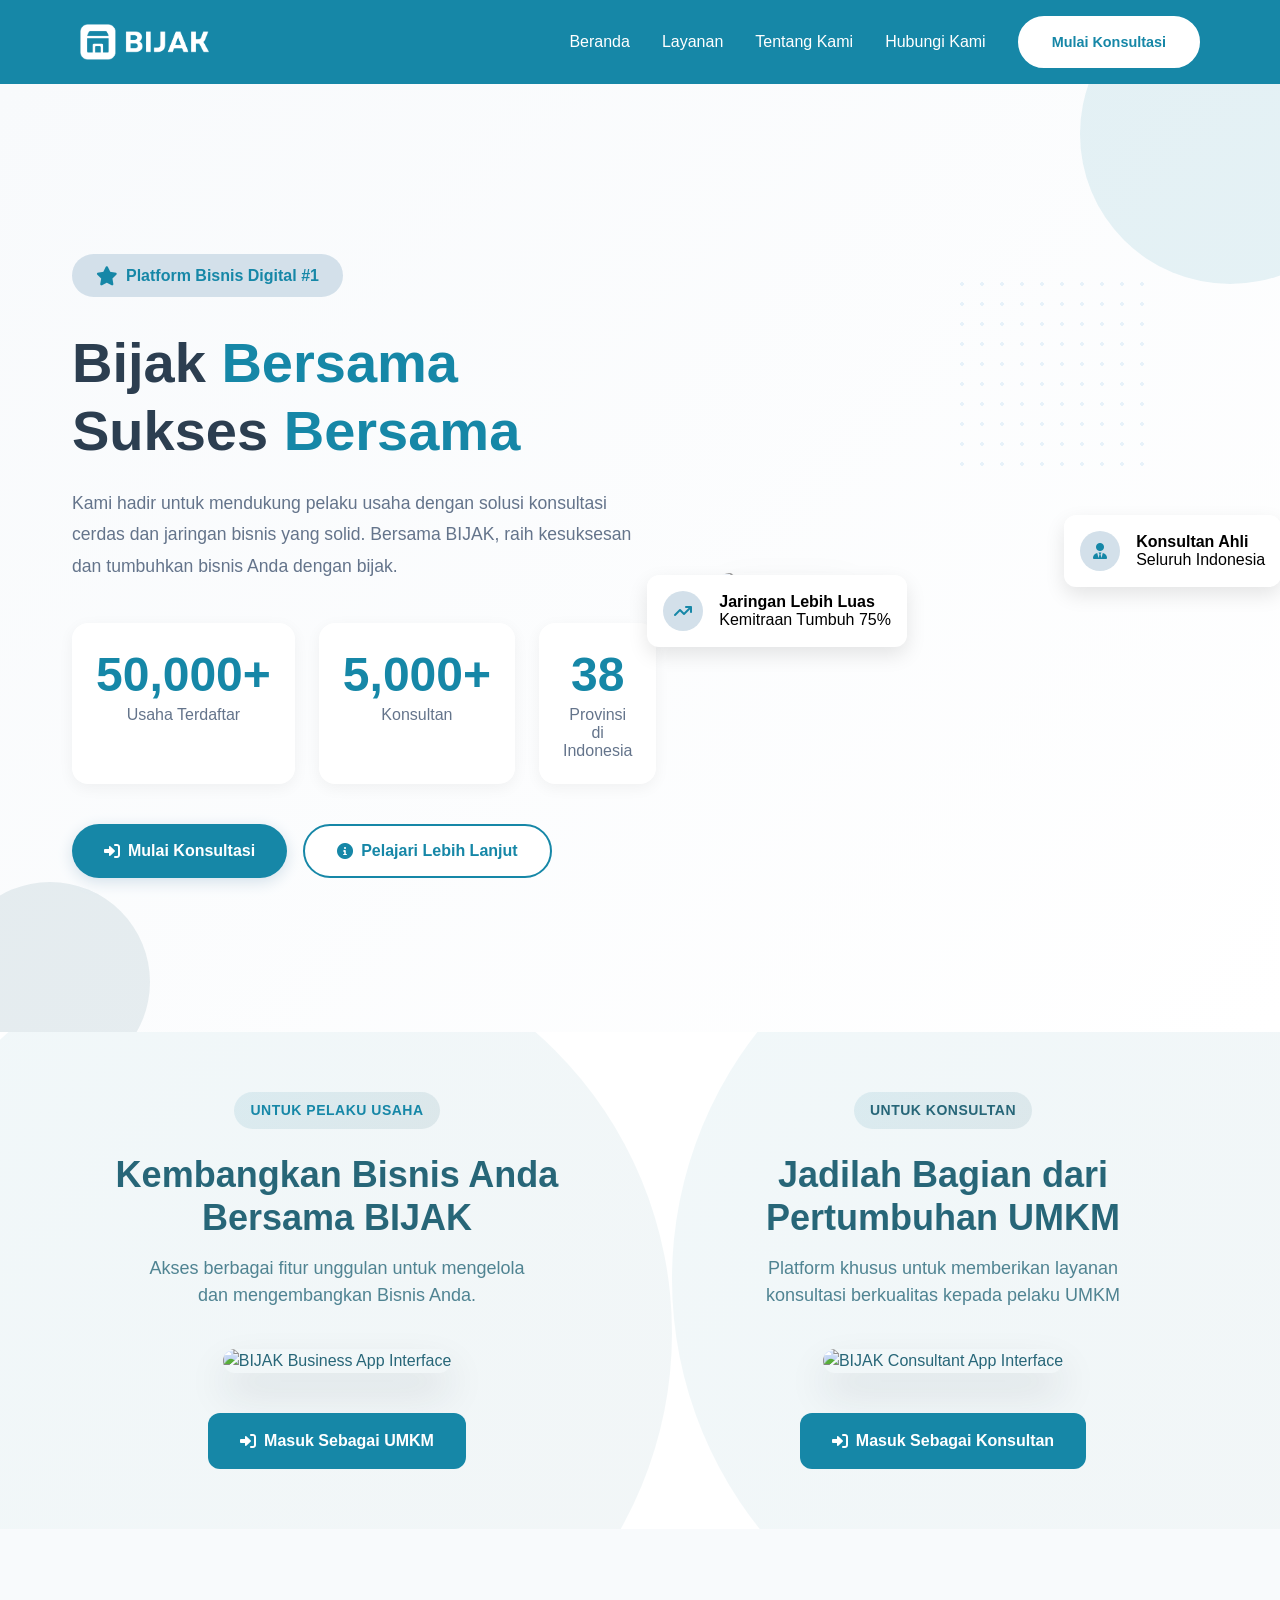
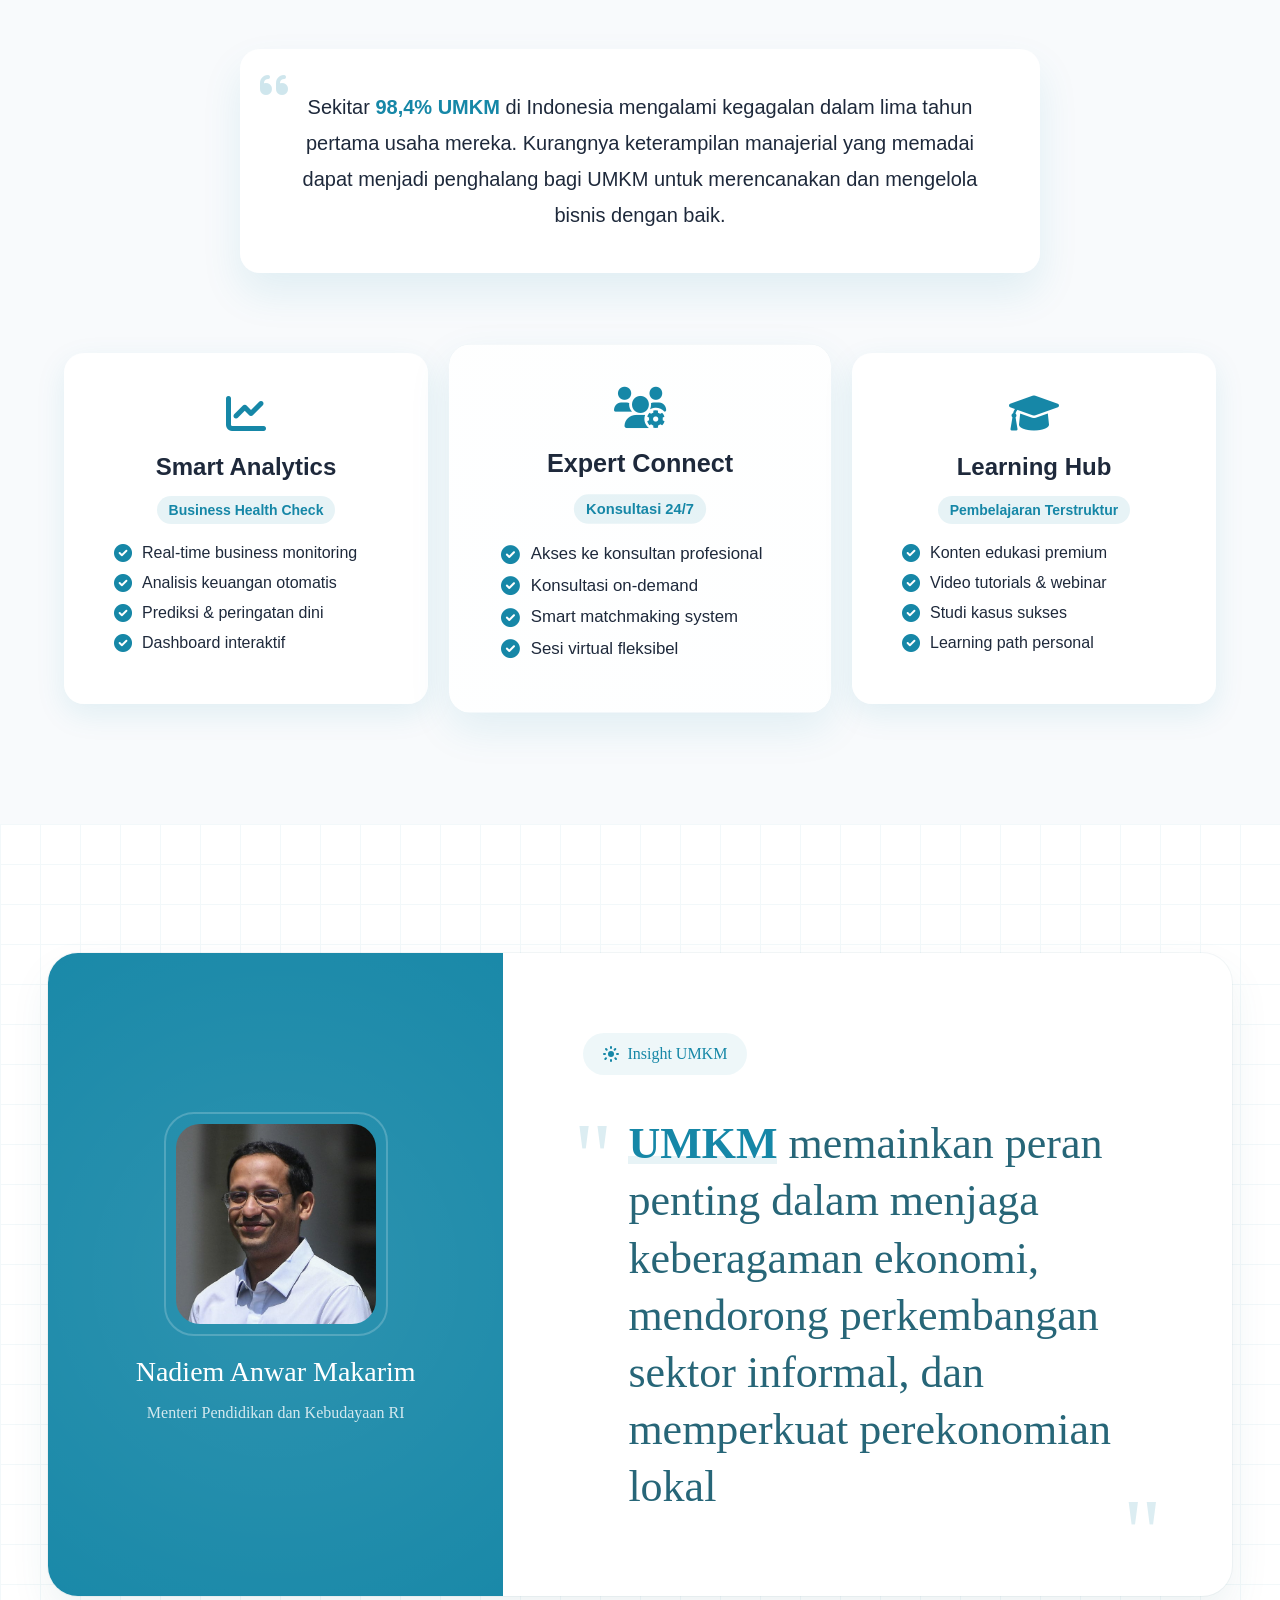
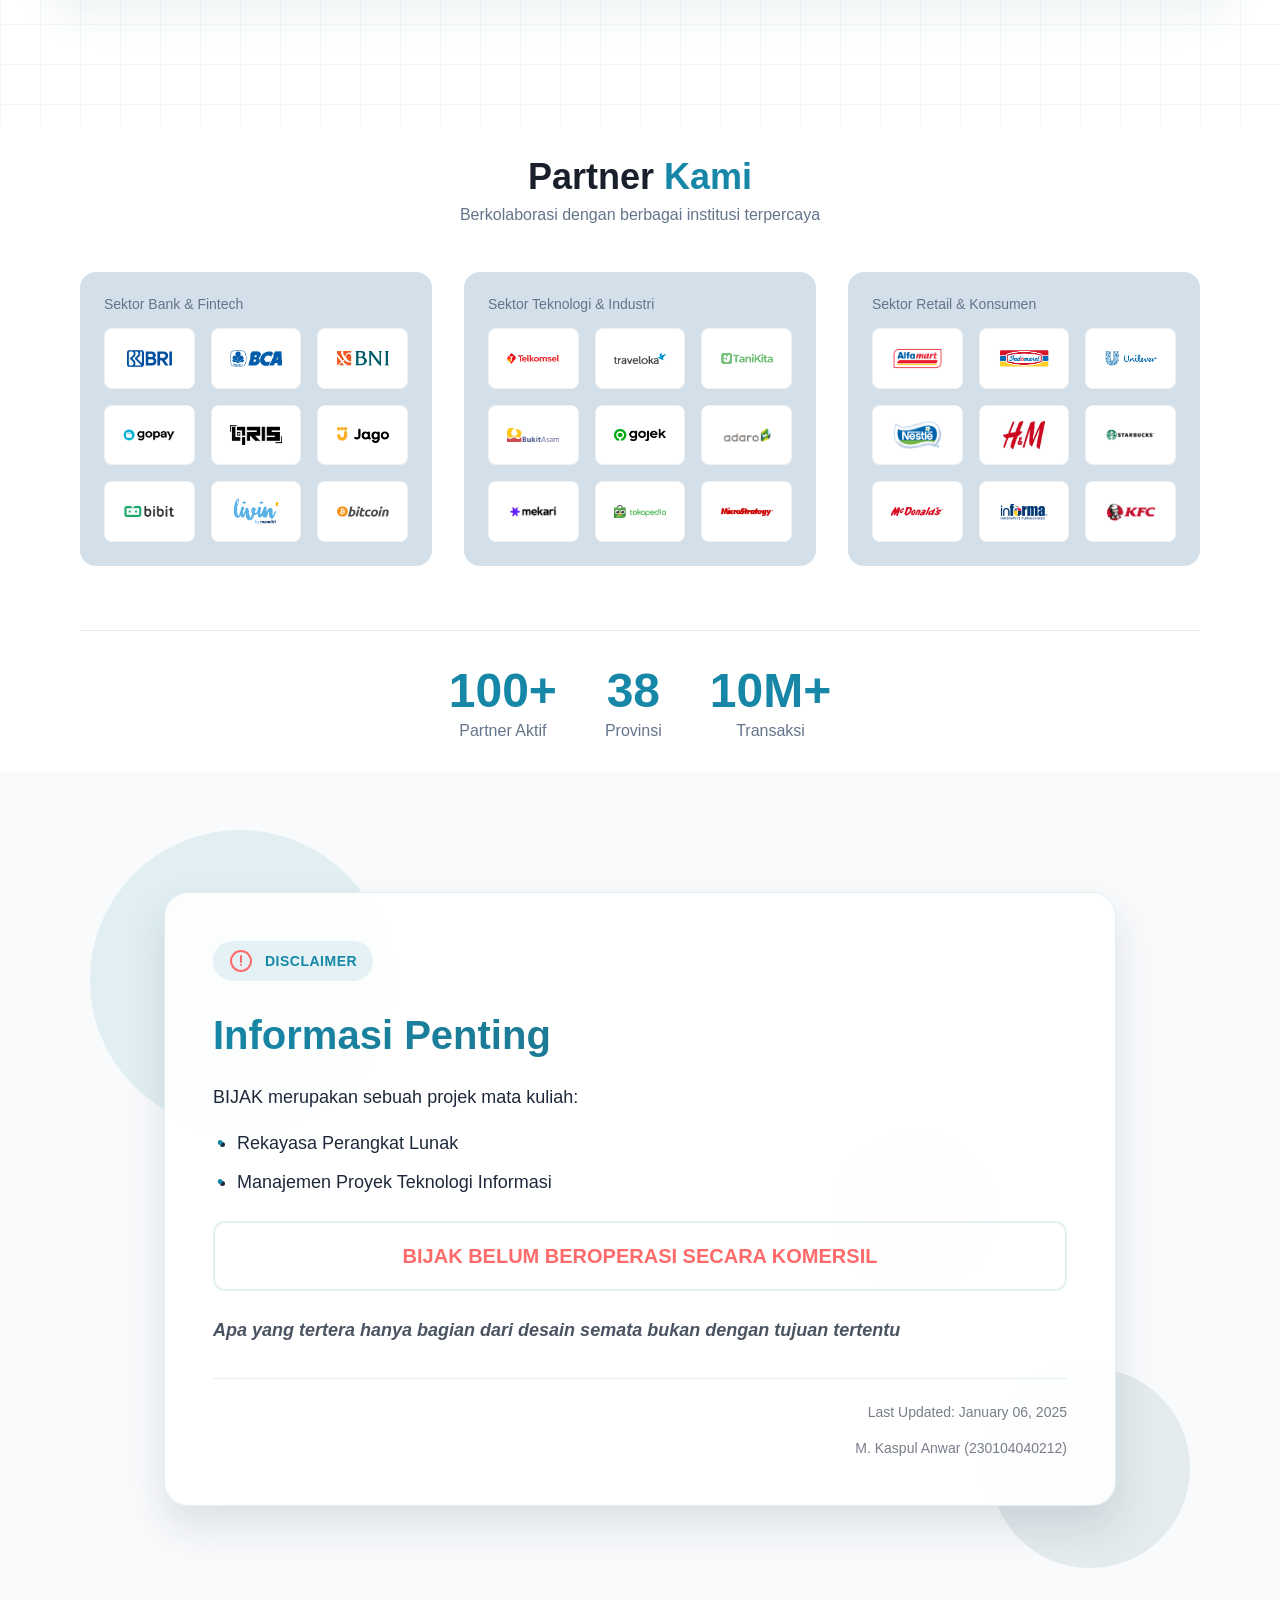
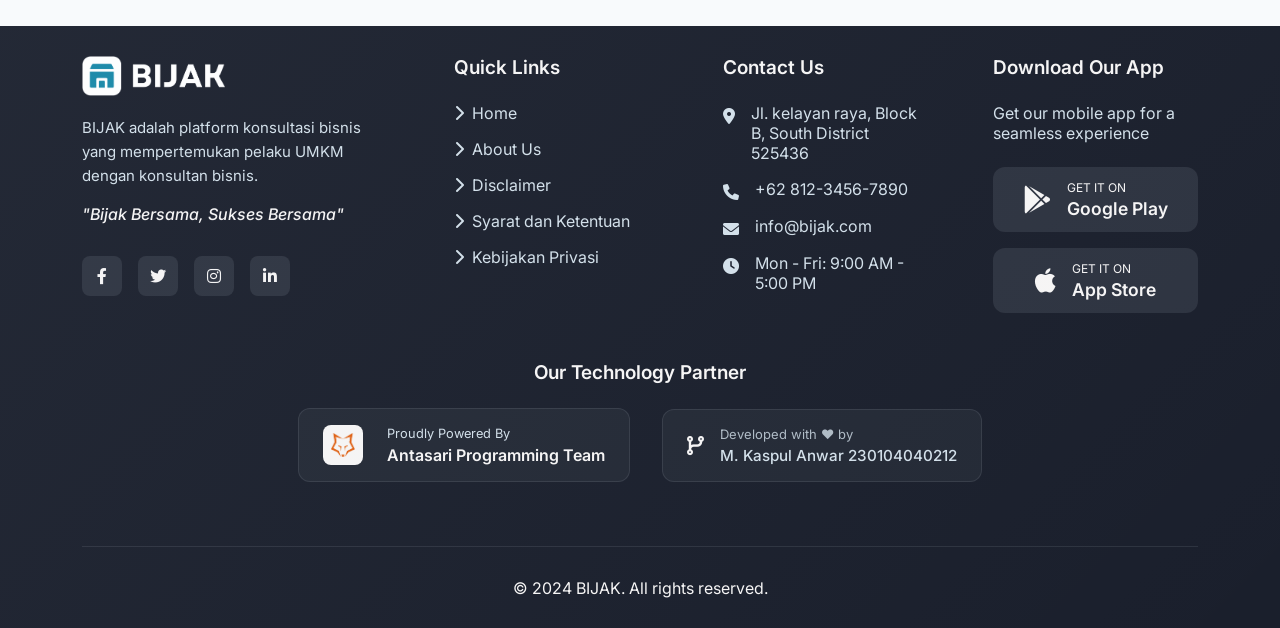
==== commit 223a9a5b: "Update" ====
--- a/index.html
+++ b/index.html
@@ -491,7 +491,7 @@
                 </div>
     
                 <div class="bijak__disclaimer-footer">
-                    <span class="bijak__disclaimer-date">Last Updated: January 2, 2025</span>
+                    <span class="bijak__disclaimer-date">Last Updated: January 06, 2025 <br><br>M. Kaspul Anwar (230104040212)</span>
                 </div>
             </div>
         </div>
--- a/src/css/hero.css
+++ b/src/css/hero.css
@@ -1,7 +1,7 @@
 :root {
     --primary-color: #1687A7;
     --primary-dark: #276678;
-    --secondary-color: #F39C12;
+    --secondary-color: #276678;
     --accent-color: #3498DB;
     --text-dark: #2C3E50;
     --text-light: #ECF0F1;
--- a/src/css/fitur.css
+++ b/src/css/fitur.css
@@ -75,6 +75,7 @@
     box-shadow: 0 10px 30px var(--bijak-feature-shadow);
     position: relative;
     overflow: hidden;
+    text-align: center;
 }
 
 .bijak__feature-card:hover {
@@ -82,12 +83,16 @@
 }
 
 .bijak__feature-card.featured {
-    border: 2px solid var(--bijak-feature-primary);
     transform: scale(1.05);
-}
-
-.bijak__feature-card.featured:hover {
-    transform: scale(1.05) translateY(-10px);
+    box-shadow: 0 15px 40px var(--bijak-feature-shadow);
+    background: linear-gradient(
+        var(--bijak-feature-card-bg),
+        var(--bijak-feature-card-bg)
+    ) padding-box,
+    linear-gradient(45deg, 
+        rgba(22, 135, 167, 0.1), 
+        rgba(39, 102, 120, 0.1)
+    ) border-box;
 }
 
 .bijak__feature-icon {
@@ -95,6 +100,9 @@
     color: var(--bijak-feature-primary);
     margin-bottom: 20px;
     transition: all 0.3s ease;
+    display: flex;
+    justify-content: center;
+    align-items: center;
 }
 
 .bijak__feature-card:hover .bijak__feature-icon {
@@ -124,6 +132,7 @@
     list-style: none;
     padding: 0;
     margin: 0;
+    text-align: left;
 }
 
 .bijak__feature-list li {
@@ -133,6 +142,7 @@
     margin-bottom: 12px;
     color: var(--bijak-feature-text);
     font-size: 1rem;
+    padding: 0 10px;
 }
 
 .bijak__feature-list li i {
--- a/src/css/partners.css
+++ b/src/css/partners.css
@@ -121,7 +121,7 @@
 
 .stat-number {
     display: block;
-    font-size: 36px;
+    font-size: 48px;
     font-weight: 700;
     color: var(--primary-color);
     margin-bottom: 0.25rem;
--- a/src/css/peringatan.css
+++ b/src/css/peringatan.css
@@ -16,10 +16,10 @@
     --bijak-transition: 0.3s cubic-bezier(0.4, 0, 0.2, 1);
 }
 
-@keyframes floatAnimation {
+/* @keyframes floatAnimation {
     0%, 100% { transform: translateY(0) rotate(0deg); }
     50% { transform: translateY(-20px) rotate(5deg); }
-}
+} */
 
 .bijak__disclaimer {
     position: relative;
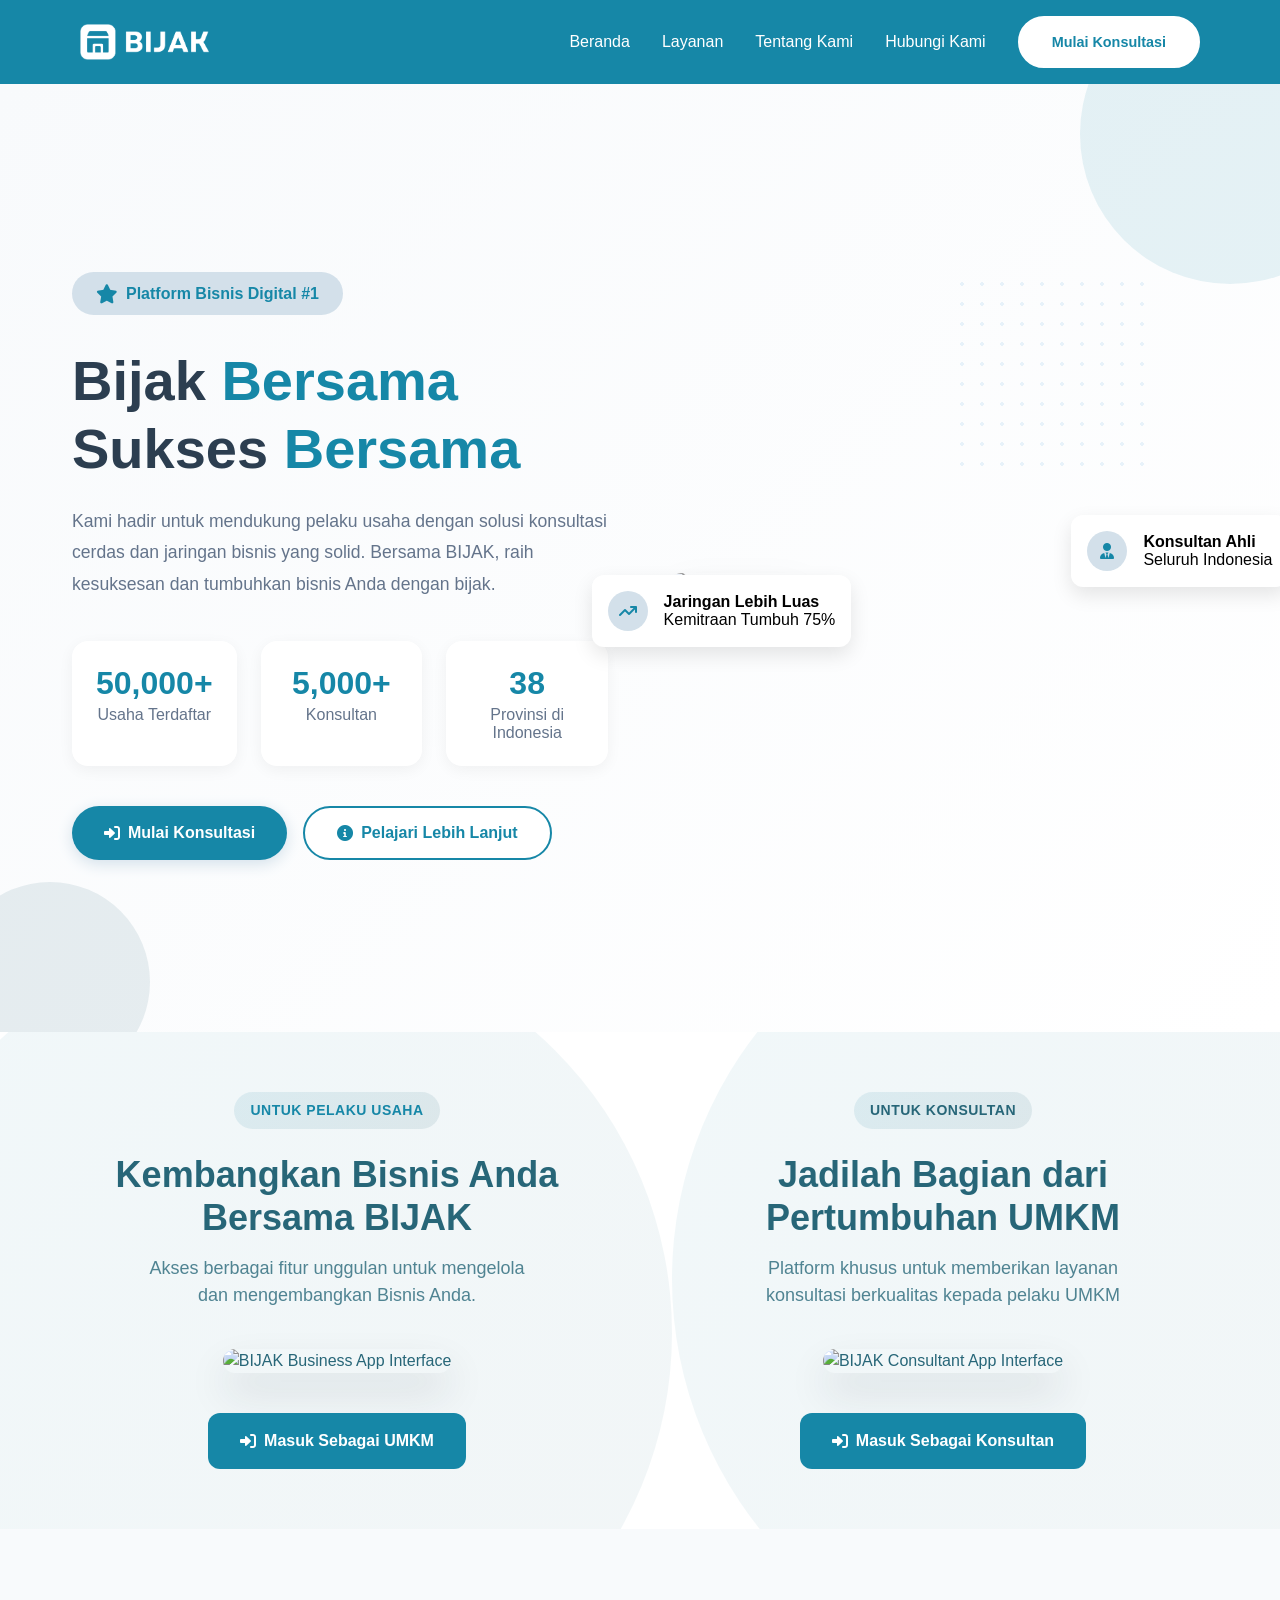
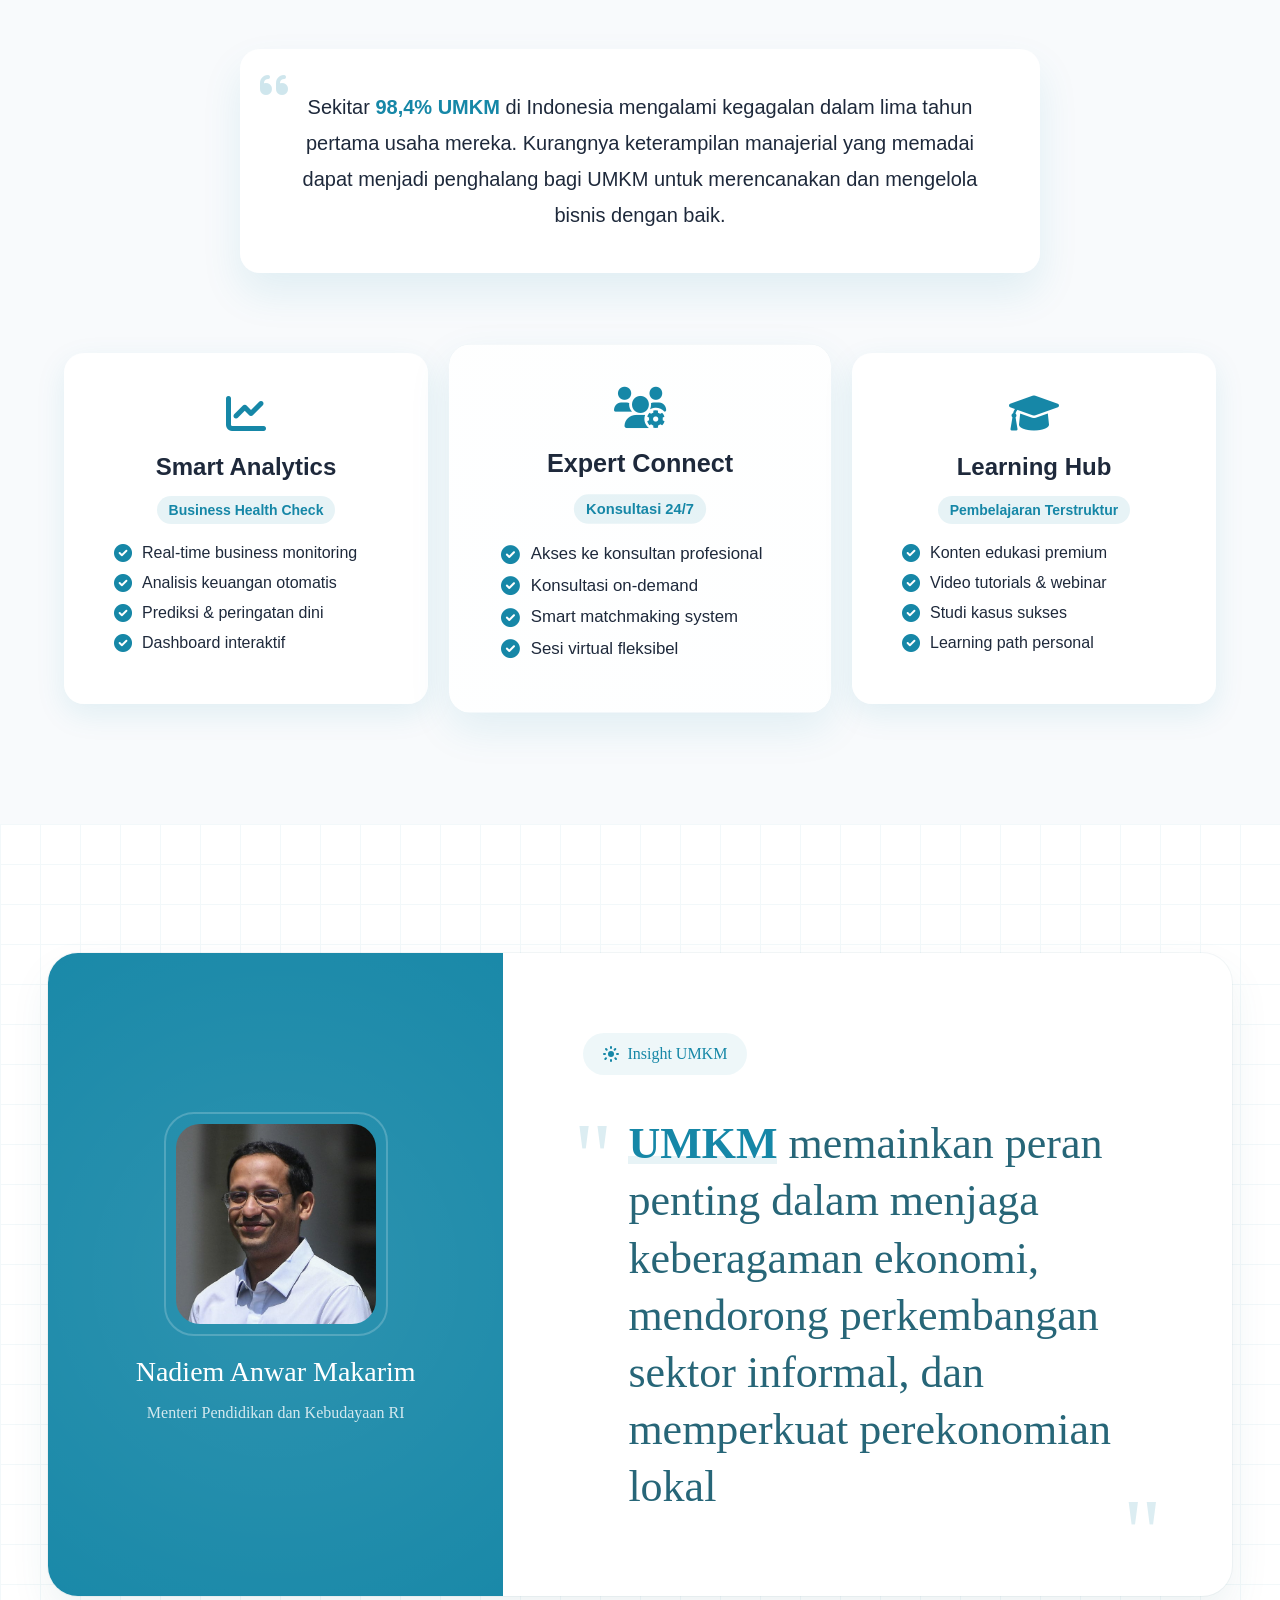
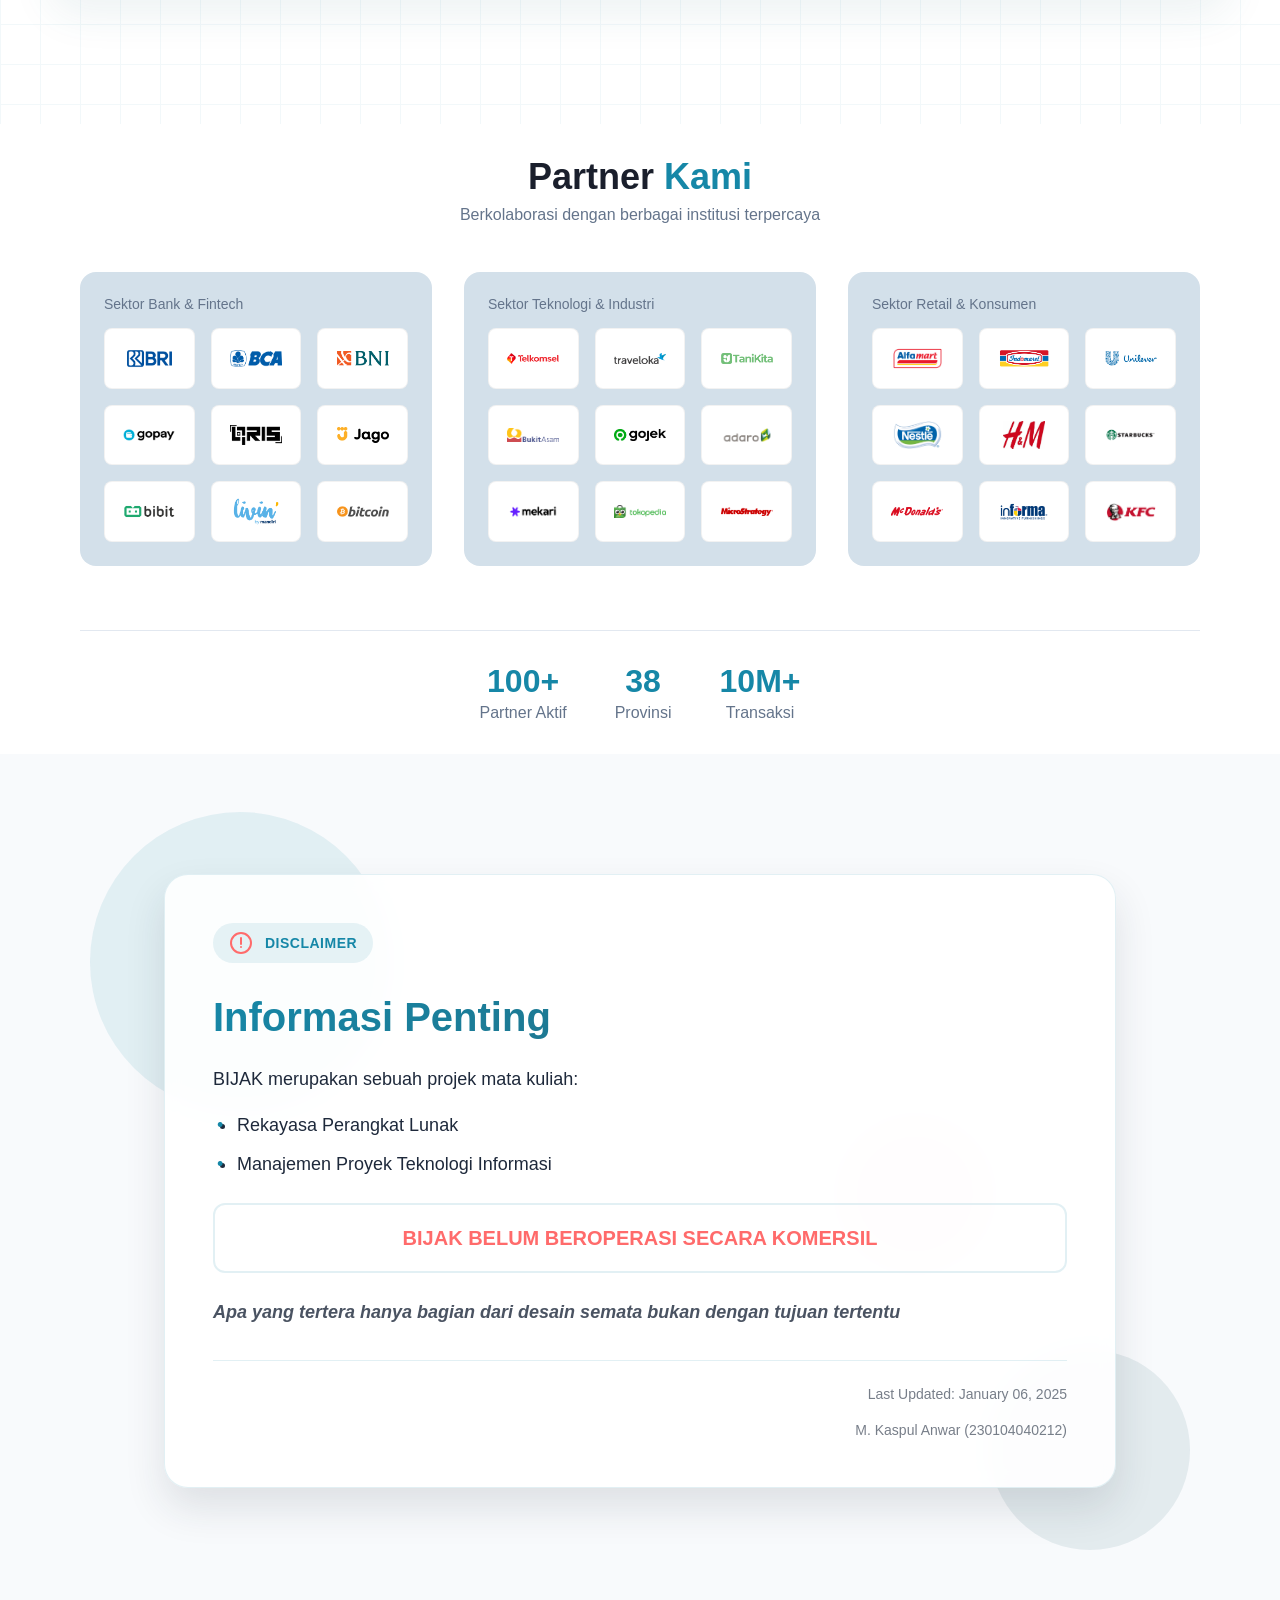
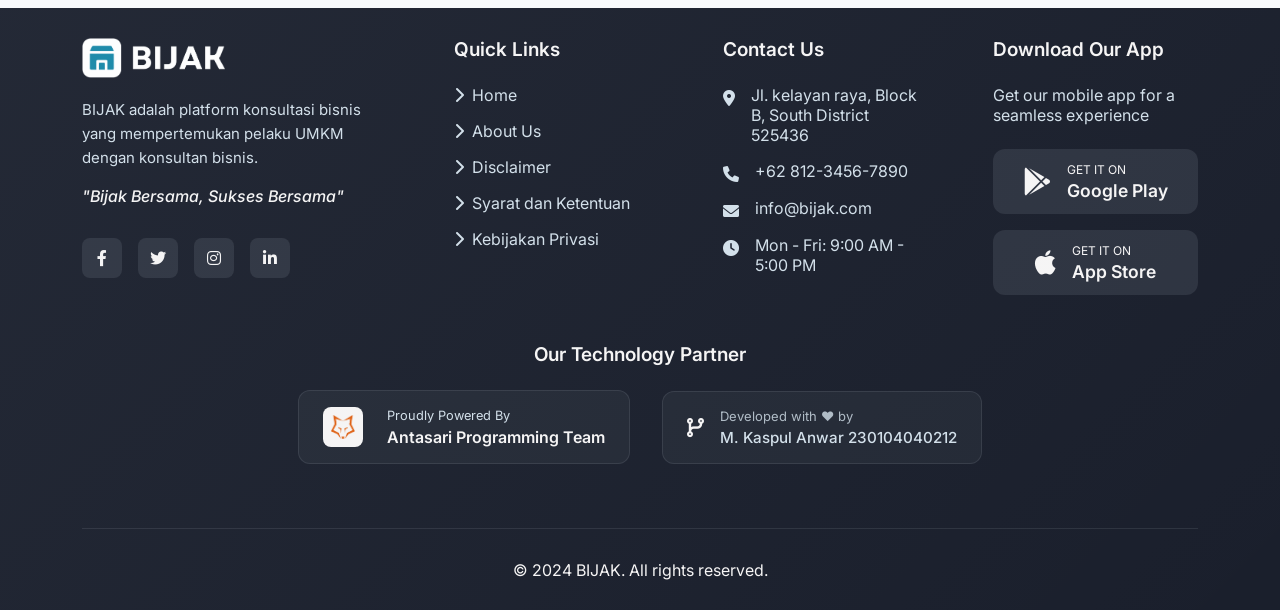
==== commit e981a225: "update" ====
--- a/index.html
+++ b/index.html
@@ -10,25 +10,25 @@
     <link href="https://unpkg.com/aos@2.3.1/dist/aos.css" rel="stylesheet">
 
      <!-- Reset CSS - Import pertama -->
-    <link rel="stylesheet" href="src/css/reset.css">
+    <link rel="stylesheet" href="asset/css/reset.css">
 
     <!-- Component CSS - Import setelahnya -->
-    <link rel="stylesheet" href="src/css/navbar.css">
-    <link rel="stylesheet" href="src/css/hero.css">
-    <link rel="stylesheet" href="src/css/download.css">
-    <link rel="stylesheet" href="src/css/fitur.css">
-    <link rel="stylesheet" href="src/css/quote.css">
-    <link rel="stylesheet" href="src/css/partners.css">
-    <link rel="stylesheet" href="src/css/peringatan.css">
-    <link rel="stylesheet" href="src/css/footer.css">
+    <link rel="stylesheet" href="asset/css/navbar.css">
+    <link rel="stylesheet" href="asset/css/hero.css">
+    <link rel="stylesheet" href="asset/css/download.css">
+    <link rel="stylesheet" href="asset/css/fitur.css">
+    <link rel="stylesheet" href="asset/css/quote.css">
+    <link rel="stylesheet" href="asset/css/partners.css">
+    <link rel="stylesheet" href="asset/css/peringatan.css">
+    <link rel="stylesheet" href="asset/css/footer.css">
 
     <!-- Favicon untuk browser -->
-    <link rel="icon" type="image/png" sizes="32x32" href="design/favicon/favicon.ico">
-    <link rel="icon" type="image/png" sizes="16x16" href="design/favicon/favicon.ico">
+    <link rel="icon" type="image/png" sizes="32x32" href="asset/design/favicon/favicon.ico">
+    <link rel="icon" type="image/png" sizes="16x16" href="asset/design/favicon/favicon.ico">
     
     <!-- Favicon untuk iOS -->
-    <link rel="apple-touch-icon" sizes="180x180" href="design/favicon/apple.png">
-    <link rel="mask-icon" href="design/favicon/favicon.svg" color="#1687A7">
+    <link rel="apple-touch-icon" sizes="180x180" href="asset/design/favicon/apple.png">
+    <link rel="mask-icon" href="asset/design/favicon/favicon.svg" color="#1687A7">
     
     <!-- Favicon untuk Android -->
     <link rel="manifest" href="manifest.json">
@@ -47,12 +47,12 @@
 <body>
     <nav class="navbar">
         <div class="logo">
-            <img src="design/logo/navbar1.png" alt="BIJAK Logo">
+            <img src="asset/design/logo/navbar1.png" alt="BIJAK Logo">
         </div>
     
         <div class="nav-links">
             <div class="mobile-logo">
-                <img src="design/logo/navbar1.png" alt="BIJAK Logo">
+                <img src="asset/design/logo/navbar1.png" alt="BIJAK Logo">
             </div>
             
             <a href="#beranda">Beranda</a>
@@ -118,12 +118,12 @@
                     </div>
 
                     <div class="cta-group">
-                        <a href="marketplace.html" class="btn btn-primary">
+                        <a href="#" class="btn btn-primary">
                             <!-- <i class="fas fa-user-plus"></i> -->
                             <i class="fa-solid fa-right-to-bracket"></i>
                             Mulai Konsultasi
                         </a>
-                        <a href="tentang.html" class="btn btn-secondary">
+                        <a href="#" class="btn btn-secondary">
                             <i class="fa-solid fa-circle-info"></i>
                             Pelajari Lebih Lanjut
                         </a>
@@ -131,7 +131,7 @@
                 </div>
 
                 <div class="hero-image-container">
-                    <img src="src/imgs/hero.jpg" 
+                    <img src="asset/imgs/hero.jpg" 
                          alt="TaniKita Platform" 
                          class="hero-image">
                     
@@ -144,7 +144,6 @@
                             <p>Kemitraan Tumbuh 75%</p>
                         </div>
                     </div>
-
                     <div class="feature-card card-delivery">
                         <div class="feature-icon">
                             <i class="fa-solid fa-user-tie"></i>
@@ -179,7 +178,7 @@
                         Akses berbagai fitur unggulan untuk mengelola dan mengembangkan Bisnis Anda.
                     </p>
                     <div class="bijak__app-preview">
-                        <img src="design/user-interface/home.svg" alt="BIJAK Business App Interface">
+                        <img src="asset/design/user-interface/home.svg" alt="BIJAK Business App Interface">
                     </div>
                     <a href="#download" class="bijak__download-btn">
                         <i class="fa-solid fa-right-to-bracket"></i>
@@ -195,7 +194,7 @@
                         Platform khusus untuk memberikan layanan konsultasi berkualitas kepada pelaku UMKM
                     </p>
                     <div class="bijak__app-preview">
-                        <img src="design/user-interface/consultant.svg" alt="BIJAK Consultant App Interface">
+                        <img src="asset/design/user-interface/consultant.svg" alt="BIJAK Consultant App Interface">
                     </div>
                     <a href="#download" class="bijak__download-btn bijak__download-btn--consultant">
                         <i class="fa-solid fa-right-to-bracket"></i>
@@ -285,7 +284,7 @@
                 <div class="bijak__content-left">
                     <div class="bijak__author-profile">
                         <div class="bijak__author-image">
-                            <img src="src/imgs/nadiem.jpg" alt="Nadiem Makarim">
+                            <img src="asset/imgs/nadiem.jpg" alt="Nadiem Makarim">
                             <div class="bijak__image-backdrop"></div>
                         </div>
                         <div class="bijak__author-info">
@@ -340,31 +339,31 @@
                     <div class="category-label">Sektor Bank & Fintech</div>
                     <div class="logo-group">
                         <div class="partner-logo" >
-                            <img src="src/imgs/bri.png" alt="Bank BRI">
-                        </div>
-                        <div class="partner-logo" >
-                            <img src="src/imgs/bca.png" alt="Bank BCA">
-                        </div>
-                        <div class="partner-logo" >
-                            <img src="src/imgs/bni.png" alt="Bank BNI">
-                        </div>
-                        <div class="partner-logo" >
-                            <img src="src/imgs/gopay.png" alt="gopay">
-                        </div>
-                        <div class="partner-logo" >
-                            <img src="src/imgs/qris.png" alt="qris">
-                        </div>
-                        <div class="partner-logo" >
-                            <img src="src/imgs/jago.png" alt="bank Jago">
-                        </div>
-                        <div class="partner-logo" >
-                            <img src="src/imgs/bibit.png" alt="bibit">
-                        </div>
-                        <div class="partner-logo" >
-                            <img src="src/imgs/mandiri.png" alt="Mandiri">
-                        </div>
-                        <div class="partner-logo" >
-                            <img src="src/imgs/bitcoin.png" alt="Bitcoin">
+                            <img src="asset/imgs/bri.png" alt="Bank BRI">
+                        </div>
+                        <div class="partner-logo" >
+                            <img src="asset/imgs/bca.png" alt="Bank BCA">
+                        </div>
+                        <div class="partner-logo" >
+                            <img src="asset/imgs/bni.png" alt="Bank BNI">
+                        </div>
+                        <div class="partner-logo" >
+                            <img src="asset/imgs/gopay.png" alt="gopay">
+                        </div>
+                        <div class="partner-logo" >
+                            <img src="asset/imgs/qris.png" alt="qris">
+                        </div>
+                        <div class="partner-logo" >
+                            <img src="asset/imgs/jago.png" alt="bank Jago">
+                        </div>
+                        <div class="partner-logo" >
+                            <img src="asset/imgs/bibit.png" alt="bibit">
+                        </div>
+                        <div class="partner-logo" >
+                            <img src="asset/imgs/mandiri.png" alt="Mandiri">
+                        </div>
+                        <div class="partner-logo" >
+                            <img src="asset/imgs/bitcoin.png" alt="Bitcoin">
                         </div>
                     </div>
                 </div>
@@ -372,32 +371,32 @@
                     <div class="category-label">Sektor Teknologi & Industri</div>
                     <div class="logo-group">
                         <div class="partner-logo" >
-                            <img src="src/imgs/telkomsel.png" alt="Telkomsel">
+                            <img src="asset/imgs/telkomsel.png" alt="Telkomsel">
                         </div>
                         
                         <div class="partner-logo" >
-                            <img src="src/imgs/traveloka.png" alt="Traveloka">
-                        </div>
-                        <div class="partner-logo" >
-                            <img src="src/imgs/tanikita.png" alt="TaniKita">
-                        </div>
-                        <div class="partner-logo" >
-                            <img src="src/imgs/bukitasam.png" alt="Bukit Asam">
-                        </div>
-                        <div class="partner-logo" >
-                            <img src="src/imgs/gojek.png" alt="Gojek">
-                        </div>
-                        <div class="partner-logo" >
-                            <img src="src/imgs/adaro.png" alt="Adaro">
-                        </div>
-                        <div class="partner-logo" >
-                            <img src="src/imgs/mekari.png" alt="Mekari">
-                        </div>
-                        <div class="partner-logo" >
-                            <img src="src/imgs/tokopedia.png" alt="Gojek">
-                        </div>
-                        <div class="partner-logo" >
-                            <img src="src/imgs/microstrategy.png" alt="Microstrategy">
+                            <img src="asset/imgs/traveloka.png" alt="Traveloka">
+                        </div>
+                        <div class="partner-logo" >
+                            <img src="asset/imgs/tanikita.png" alt="TaniKita">
+                        </div>
+                        <div class="partner-logo" >
+                            <img src="asset/imgs/bukitasam.png" alt="Bukit Asam">
+                        </div>
+                        <div class="partner-logo" >
+                            <img src="asset/imgs/gojek.png" alt="Gojek">
+                        </div>
+                        <div class="partner-logo" >
+                            <img src="asset/imgs/adaro.png" alt="Adaro">
+                        </div>
+                        <div class="partner-logo" >
+                            <img src="asset/imgs/mekari.png" alt="Mekari">
+                        </div>
+                        <div class="partner-logo" >
+                            <img src="asset/imgs/tokopedia.png" alt="Gojek">
+                        </div>
+                        <div class="partner-logo" >
+                            <img src="asset/imgs/microstrategy.png" alt="Microstrategy">
                         </div>
                     </div>
                 </div>
@@ -407,31 +406,31 @@
                     <div class="category-label">Sektor Retail & Konsumen</div>
                     <div class="logo-group">
                         <div class="partner-logo" >
-                            <img src="src/imgs/alfamart.png" alt="Alfamart">
-                        </div>
-                        <div class="partner-logo" >
-                            <img src="src/imgs/indomaret.png" alt="Indomaret">
-                        </div>
-                        <div class="partner-logo" >
-                            <img src="src/imgs/unilever.png" alt="Unilever">
-                        </div>
-                        <div class="partner-logo" >
-                            <img src="src/imgs/nestle.png" alt="Nestle">
-                        </div>
-                        <div class="partner-logo" >
-                            <img src="src/imgs/hm.jpeg" alt="h&m">
-                        </div>
-                        <div class="partner-logo" >
-                            <img src="src/imgs/starbuck.png" alt="Starbuck">
-                        </div>
-                        <div class="partner-logo" >
-                            <img src="src/imgs/mcdonald.png" alt="McDonald">
-                        </div>
-                        <div class="partner-logo" >
-                            <img src="src/imgs/informa.png" alt="Informa">
-                        </div>
-                        <div class="partner-logo" >
-                            <img src="src/imgs/kfc.png" alt="KFC">
+                            <img src="asset/imgs/alfamart.png" alt="Alfamart">
+                        </div>
+                        <div class="partner-logo" >
+                            <img src="asset/imgs/indomaret.png" alt="Indomaret">
+                        </div>
+                        <div class="partner-logo" >
+                            <img src="asset/imgs/unilever.png" alt="Unilever">
+                        </div>
+                        <div class="partner-logo" >
+                            <img src="asset/imgs/nestle.png" alt="Nestle">
+                        </div>
+                        <div class="partner-logo" >
+                            <img src="asset/imgs/hm.jpeg" alt="h&m">
+                        </div>
+                        <div class="partner-logo" >
+                            <img src="asset/imgs/starbuck.png" alt="Starbuck">
+                        </div>
+                        <div class="partner-logo" >
+                            <img src="asset/imgs/mcdonald.png" alt="McDonald">
+                        </div>
+                        <div class="partner-logo" >
+                            <img src="asset/imgs/informa.png" alt="Informa">
+                        </div>
+                        <div class="partner-logo" >
+                            <img src="asset/imgs/kfc.png" alt="KFC">
                         </div>
                     </div>
                 </div>
@@ -504,7 +503,7 @@
                 <!-- Brand Section -->
                 <div class="footer-section">
                     <div class="footer-logo">
-                        <img src="design/logo/navbar1.png" alt="BIJAK Logo">
+                        <img src="asset/design/logo/navbar1.png" alt="BIJAK Logo">
                         <p class="brand-description">BIJAK adalah platform konsultasi bisnis yang mempertemukan pelaku UMKM dengan konsultan bisnis.</p>
                         <p class="footer-motto">"Bijak Bersama, Sukses Bersama"</p>
                     </div>
@@ -579,7 +578,7 @@
                 <div class="powered-wrapper">
                     <div class="powered-content">
                         <div class="powered-logo">
-                            <img src="design/logo/apt.png" alt="APT Logo">
+                            <img src="asset/design/logo/apt.png" alt="APT Logo">
                         </div>
                         <div class="powered-text">
                             <span class="powered-label">Proudly Powered By</span>
--- a/asset/css/navbar.css
+++ b/asset/css/navbar.css
@@ -0,0 +1,299 @@
+/* Reset CSS */
+*, *::before, *::after {
+    margin: 0;
+    padding: 0;
+    box-sizing: border-box;
+}
+
+html, body {
+    width: 100%;
+    max-width: 100vw;
+    overflow-x: hidden;
+    margin: 0;
+    padding: 0;
+}
+
+/* Overlay Styles */
+.overlay {
+    display: none;
+    position: fixed;
+    top: 0;
+    left: 0;
+    width: 100vw;
+    height: 100vh;
+    background: rgba(255, 255, 255, 0.15);
+    backdrop-filter: blur(8px);
+    -webkit-backdrop-filter: blur(8px);
+    opacity: 0;
+    visibility: hidden;
+    z-index: 998;
+    transition: all 0.3s ease;
+    margin: 0;
+    padding: 0;
+}
+
+.overlay.active {
+    display: block;
+    opacity: 1;
+    visibility: visible;
+}
+
+/* Navbar Styles */
+.navbar {
+    background-color: #1687A7;
+    padding: 16px 80px;
+    position: relative;
+    width: 100%;
+    max-width: 100%;
+    top: 0;
+    left: 0;
+    z-index: 997;
+    display: flex;
+    justify-content: space-between;
+    align-items: center;
+    transition: all 0.3s ease;
+}
+
+/* Logo Styles */
+.logo img {
+    height: 36px;
+    width: auto;
+    display: block;
+}
+
+/* Navigation Links - Desktop Default */
+.nav-links {
+    display: flex;
+    align-items: center;
+    gap: 2rem;
+}
+
+.nav-content {
+    display: flex;
+    align-items: center;
+    gap: 2rem;
+}
+
+.nav-links a {
+    color: white;
+    text-decoration: none;
+    font-family: 'Segoe UI', sans-serif;
+    font-weight: 500;
+    font-size: 1rem;
+    position: relative;
+    transition: all 0.3s ease;
+}
+
+.nav-links a::after {
+    content: '';
+    position: absolute;
+    bottom: -5px;
+    left: 0;
+    width: 0;
+    height: 2px;
+    background-color: white;
+    transition: width 0.3s ease;
+}
+
+.nav-links a:hover::after {
+    width: 100%;
+}
+
+/* Auth Buttons */
+.auth-buttons {
+    display: flex;
+    gap: 1rem;
+    align-items: center;
+}
+
+/* Button Konsultasi Styles */
+.btn-konsultasi {
+    background: white;
+    border: 2px solid white;
+    color: #1687A7;
+    padding: 0.8rem 1.5rem;
+    border-radius: 50px;
+    font-family: 'Segoe UI', sans-serif;
+    font-weight: 600;
+    font-size: 0.9rem;
+    cursor: pointer;
+    transition: all 0.4s cubic-bezier(0.175, 0.885, 0.32, 1.275);
+    position: relative;
+    overflow: hidden;
+    text-decoration: none;
+}
+
+.btn-konsultasi:hover {
+    transform: translateY(-3px) scale(1.05);
+    box-shadow: 0 10px 20px rgba(0,0,0,0.1);
+}
+
+.btn-konsultasi:active {
+    transform: translateY(-1px) scale(1.02);
+}
+
+/* Hamburger Menu */
+.hamburger {
+    display: none;
+    cursor: pointer;
+    width: 30px;
+    height: 20px;
+    position: relative;
+    z-index: 1002;
+}
+
+.hamburger span {
+    display: block;
+    position: absolute;
+    height: 3px;
+    width: 100%;
+    background: white;
+    border-radius: 3px;
+    transition: all 0.3s ease;
+}
+
+.hamburger span:nth-child(1) { top: 0; }
+.hamburger span:nth-child(2) { top: 8px; }
+.hamburger span:nth-child(3) { top: 16px; }
+
+/* Hamburger Animation */
+.hamburger.active span:nth-child(1) {
+    transform: rotate(45deg);
+    top: 8px;
+}
+
+.hamburger.active span:nth-child(2) {
+    opacity: 0;
+}
+
+.hamburger.active span:nth-child(3) {
+    transform: rotate(-45deg);
+    top: 8px;
+}
+
+/* Mobile Logo in Off-canvas */
+.mobile-logo {
+    display: none;
+    width: 100%; /* Tambahkan ini */
+    text-align: left; /* Tambahkan ini */
+}
+
+/* Mobile Footer */
+.mobile-footer {
+    display: none;
+}
+
+/* Mobile Responsive */
+@media (max-width: 768px) {
+    .navbar {
+        padding: 16px max(24px, env(safe-area-inset-right));
+        width: 100%;
+        max-width: 100%;
+        overflow: hidden;
+    }
+
+    .hamburger {
+        display: block;
+    }
+
+    .mobile-logo {
+        display: block;
+        margin-bottom: 2rem;
+        text-align: left; /* Tambahkan ini */
+    }
+
+    .mobile-logo img {
+        height: 36px;
+        width: auto;
+        margin-left: 0; /* Tambahkan ini */
+    }
+
+    .nav-links {
+        position: fixed;
+        top: 0;
+        right: -70%;
+        height: 100vh;
+        width: 70%;
+        max-width: 70%;
+        background: #1687A7;
+        display: flex;
+        flex-direction: column;
+        padding: 2rem;
+        transition: all 0.5s ease;
+        box-shadow: -5px 0 15px rgba(0, 0, 0, 0.2);
+        z-index: 1001;
+        overflow-y: auto;
+        overflow-x: hidden;
+    }
+
+    .nav-content {
+        display: flex;
+        flex-direction: column;
+        width: 100%;
+        flex: 1;
+        gap: 1rem;
+    }
+
+    .nav-links.active {
+        right: 0;
+    }
+
+    .nav-links a {
+        width: 100%;
+        padding: 0.5rem 0;
+        font-size: 1.1rem;
+    }
+
+    .nav-links a:not(:last-child) {
+        border-bottom: 1px solid rgba(255, 255, 255, 0.1);
+        padding-bottom: 1rem;
+        margin-bottom: 0.5rem;
+    }
+
+    .auth-buttons {
+        width: 100%;
+        flex-direction: column;
+        gap: 1rem;
+        margin-bottom: 2rem;
+    }
+
+    .btn-konsultasi {
+        width: 100%;
+        text-align: center;
+    }
+
+    .mobile-footer {
+        display: block;
+        width: 100%;
+        text-align: center;
+        color: white;
+        font-family: 'Segoe UI', sans-serif;
+        font-size: 0.8rem;
+        padding: 0;
+        margin-top: auto;
+    }
+
+    body.menu-open {
+        overflow: hidden;
+        position: fixed;
+        width: 100%;
+        height: 100%;
+        left: 0;
+        right: 0;
+    }
+}
+
+/* Backdrop Filter Support */
+@supports (backdrop-filter: blur(8px)) or (-webkit-backdrop-filter: blur(8px)) {
+    .overlay {
+        background: rgba(255, 255, 255, 0.1);
+        backdrop-filter: blur(8px);
+        -webkit-backdrop-filter: blur(8px);
+    }
+}
+
+@supports not ((backdrop-filter: blur(8px)) or (-webkit-backdrop-filter: blur(8px))) {
+    .overlay {
+        background: rgba(255, 255, 255, 0.9);
+    }
+}
--- a/asset/css/hero.css
+++ b/asset/css/hero.css
@@ -0,0 +1,315 @@
+:root {
+    --primary-color: #1687A7;
+    --primary-dark: #276678;
+    --secondary-color: #276678;
+    --accent-color: #3498DB;
+    --text-dark: #2C3E50;
+    --text-light: #ECF0F1;
+    --bg-light: #F8FAFC;
+}
+
+/* Adjust hero section */
+.hero-section {
+padding-top: 48px; /* Same as navbar height */
+font-family: 'Plus Jakarta Sans', sans-serif;
+}
+
+.container {
+padding-top: 2rem;
+}
+.hero-section {
+    position: relative;
+    min-height: 100vh;
+    background: linear-gradient(135deg, var(--bg-light) 0%, #ffffff 100%);
+    overflow: hidden;
+}
+
+/* Animated Background Elements */
+.bg-elements {
+    position: absolute;
+    top: 0;
+    left: 0;
+    width: 100%;
+    height: 100%;
+    z-index: 1;
+    pointer-events: none;
+}
+
+.bg-circle {
+    position: absolute;
+    border-radius: 50%;
+    opacity: 0.1;
+}
+
+.circle-1 {
+    width: 300px;
+    height: 300px;
+    background: var(--primary-color);
+    top: -100px;
+    right: -100px;
+}
+
+.circle-2 {
+    width: 200px;
+    height: 200px;
+    background: var(--secondary-color);
+    bottom: -50px;
+    left: -50px;
+}
+
+.dots-pattern {
+    position: absolute;
+    width: 200px;
+    height: 200px;
+    background-image: radial-gradient(var(--accent-color) 2px, transparent 2px);
+    background-size: 20px 20px;
+    opacity: 0.1;
+    top: 20%;
+    right: 10%;
+}
+
+/* Main Content Container */
+.container {
+    max-width: 1200px;
+    margin: 0 auto;
+    padding: 2rem;
+    position: relative;
+    z-index: 2;
+}
+
+.hero-grid {
+    display: grid;
+    grid-template-columns: 1fr 1fr;
+    gap: 4rem;
+    align-items: center;
+    min-height: calc(100vh - 4rem);
+}
+
+/* Left Content Section */
+.hero-content {
+    animation: fadeInUp 1s ease;
+}
+
+.hero-badge {
+    display: inline-flex;
+    align-items: center;
+    gap: 0.5rem;
+    background: #D3E0EA;
+    color: var(--primary-color);
+    padding: 0.75rem 1.5rem;
+    border-radius: 50px;
+    font-weight: 600;
+    margin-bottom: 2rem;
+}
+
+.hero-badge i {
+    font-size: 1.2rem;
+}
+
+.hero-title {
+    font-size: 3.5rem;
+    line-height: 1.2;
+    margin-bottom: 1.5rem;
+    color: var(--text-dark);
+}
+
+.highlight {
+    color: var(--primary-color);
+    position: relative;
+    display: inline-block;
+}
+
+.highlight::after {
+    content: '';
+    position: absolute;
+    bottom: 0;
+    left: 0;
+    width: 100%;
+    height: 8px;
+    background: ;
+    z-index: -1;
+}
+
+.hero-description {
+    font-size: 1.1rem;
+    line-height: 1.8;
+    color: #64748B;
+    margin-bottom: 2.5rem;
+}
+
+/* Stats Section */
+.stats-container {
+    display: grid;
+    grid-template-columns: repeat(3, 1fr);
+    gap: 1.5rem;
+    margin-bottom: 2.5rem;
+}
+
+.stat-card {
+    background: white;
+    padding: 1.5rem;
+    border-radius: 16px;
+    box-shadow: 0 4px 15px rgba(0, 0, 0, 0.05);
+    text-align: center;
+    transition: transform 0.3s ease;
+}
+
+.stat-card:hover {
+    transform: translateY(-5px);
+}
+
+.stat-number {
+    font-size: 2rem;
+    font-weight: 700;
+    color: var(--primary-color);
+    margin-bottom: 0.5rem;
+}
+
+.stat-label {
+    color: #64748B;
+    font-size: 0.9rem;
+}
+
+/* CTA Buttons */
+.cta-group {
+    display: flex;
+    gap: 1rem;
+    margin-bottom: 2rem;
+}
+
+.btn {
+    padding: 1rem 2rem;
+    border-radius: 50px;
+    font-weight: 600;
+    text-decoration: none;
+    display: inline-flex;
+    align-items: center;
+    gap: 0.5rem;
+    transition: all 0.3s ease;
+}
+
+.btn-primary {
+    background: var(--primary-color);
+    color: white;
+    box-shadow: 0 4px 15px #D3E0EA;
+}
+
+.btn-primary:hover {
+    background: var(--primary-dark);
+    transform: translateY(-2px);
+}
+
+.btn-secondary {
+    background: white;
+    color: var(--primary-color);
+    border: 2px solid var(--primary-color);
+}
+
+.btn-secondary:hover {
+    background: #D3E0EA;
+}
+
+/* Right Content - Image Section */
+.hero-image-container {
+    position: relative;
+    animation: float 6s ease-in-out infinite;
+}
+
+.hero-image {
+    width: 100%;
+    border-radius: 20px;
+    box-shadow: 0 20px 40px rgba(0, 0, 0, 0.1);
+}
+
+/* Floating Cards */
+.feature-card {
+    position: absolute;
+    background: white;
+    padding: 1rem;
+    border-radius: 12px;
+    box-shadow: 0 8px 20px rgba(0, 0, 0, 0.1);
+    display: flex;
+    align-items: center;
+    gap: 1rem;
+    animation: float 5s ease-in-out infinite;
+}
+
+.card-farmer {
+    top: 10%;
+    left: -15%;
+}
+
+.card-delivery {
+    bottom: 20%;
+    right: -15%;
+}
+
+.feature-icon {
+    width: 40px;
+    height: 40px;
+    background: #D3E0EA;
+    border-radius: 50%;
+    display: flex;
+    align-items: center;
+    justify-content: center;
+    color: var(--primary-color);
+}
+
+/* Animations */
+@keyframes float {
+    0%, 100% {
+        transform: translateY(0);
+    }
+    50% {
+        transform: translateY(-20px);
+    }
+}
+
+@keyframes fadeInUp {
+    from {
+        opacity: 0;
+        transform: translateY(20px);
+    }
+    to {
+        opacity: 1;
+        transform: translateY(0);
+    }
+}
+
+/* Responsive Design */
+@media (max-width: 1024px) {
+    .hero-grid {
+        grid-template-columns: 1fr;
+        gap: 2rem;
+    }
+
+    .hero-title {
+        font-size: 2.5rem;
+    }
+
+    .hero-image-container {
+        order: -1;
+    }
+
+    .feature-card {
+        display: none;
+    }
+}
+
+@media (max-width: 768px) {
+    .hero-section {
+        padding-top: 48px;
+    }
+    .stats-container {
+        grid-template-columns: 1fr;
+    }
+
+    .cta-group {
+        flex-direction: column;
+    }
+
+    .btn {
+        width: 100%;
+        justify-content: center;
+    }
+}
--- a/asset/css/download.css
+++ b/asset/css/download.css
@@ -0,0 +1,215 @@
+:root {
+/* Fonts */
+    --bijak-font: 'Plus Jakarta Sans', -apple-system, BlinkMacSystemFont, sans-serif;
+            
+/* Primary Colors */
+    --bijak-primary: #1687A7;
+    --bijak-dark: #276678;
+    --bijak-white: #FFFFFF;
+
+/* Gradient Colors */
+    --bijak-gradient-primary: linear-gradient(135deg, #1687A7, #276678);
+    --bijak-gradient-light: linear-gradient(135deg, rgba(22, 135, 167, 0.1), rgba(39, 102, 120, 0.1));
+
+/* Background Colors */
+    --bijak-bg-light: #F6F8F9;
+    --bijak-bg-white: #FFFFFF;
+
+/* Text Colors */
+    --bijak-text-primary: #276678;
+    --bijak-text-secondary: rgba(39, 102, 120, 0.8);
+    --bijak-text-light: #FFFFFF;
+
+/* Shadow Effects */
+    --bijak-shadow-sm: 0 2px 4px rgba(39, 102, 120, 0.05);
+    --bijak-shadow-md: 0 8px 24px rgba(39, 102, 120, 0.1);
+    --bijak-shadow-lg: 0 20px 40px rgba(39, 102, 120, 0.15);
+
+/* Spacing */
+    --bijak-space-xs: 4px;
+    --bijak-space-sm: 8px;
+    --bijak-space-md: 16px;
+    --bijak-space-lg: 24px;
+    --bijak-space-xl: 32px;
+    --bijak-space-2xl: 40px;
+    --bijak-space-3xl: 60px;
+
+/* Border Radius */
+    --bijak-radius-sm: 8px;
+    --bijak-radius-md: 12px;
+    --bijak-radius-lg: 20px;
+}
+
+/* Animation Keyframes */
+    @keyframes floatAnimation {
+        0%, 100% { transform: translateY(0); }
+        50% { transform: translateY(-10px); }
+    }
+
+    @keyframes patternFloat {
+        0% { transform: translate(0, 0) rotate(0deg); }
+        50% { transform: translate(-20px, 20px) rotate(5deg); }
+        100% { transform: translate(0, 0) rotate(0deg); }
+    }
+
+/* Main Styles */
+    .bijak__apps {
+        padding: var(--bijak-space-3xl) 0;
+        position: relative;
+        overflow: hidden;
+        font-family: var(--bijak-font);
+        line-height: 1.5;
+        color: var(--bijak-text-primary);
+        background: var(--bijak-bg-white);
+    }
+
+    .bijak__pattern {
+        position: absolute;
+        inset: 0;
+        z-index: 0;
+    }
+
+    .bijak__pattern::before,
+    .bijak__pattern::after {
+        content: '';
+        position: absolute;
+        width: 800px;
+        height: 800px;
+        border-radius: 50%;
+        background: var(--bijak-gradient-light);
+        opacity: 0.6;
+    }
+
+    .bijak__pattern::before {
+        top: -20%;
+        left: -10%;
+        animation: patternFloat 20s infinite ease-in-out;
+    }
+
+    .bijak__pattern::after {
+        bottom: -30%;
+        right: -15%;
+        animation: patternFloat 25s infinite ease-in-out reverse;
+    }
+
+    .bijak__apps-container {
+        max-width: 1200px;
+        margin: 0 auto;
+        padding: 0 var(--bijak-space-lg);
+        position: relative;
+        z-index: 1;
+    }
+
+    .bijak__apps-grid {
+        display: grid;
+        grid-template-columns: repeat(2, 1fr);
+        gap: var(--bijak-space-3xl);
+    }
+
+    .bijak__app-section {
+        text-align: center;
+    }
+
+    .bijak__app-tag {
+        display: inline-block;
+        padding: var(--bijak-space-sm) var(--bijak-space-md);
+        background: var(--bijak-gradient-light);
+        color: var(--bijak-primary);
+        border-radius: 100px;
+        font-size: 0.875rem;
+        font-weight: 600;
+        margin-bottom: var(--bijak-space-lg);
+        text-transform: uppercase;
+        letter-spacing: 0.5px;
+    }
+
+    .bijak__app-tag--consultant {
+        color: var(--bijak-dark);
+    }
+
+    .bijak__app-title {
+        font-size: 2.25rem;
+        font-weight: 700;
+        color: var(--bijak-text-primary);
+        margin-bottom: var(--bijak-space-md);
+        line-height: 1.2;
+    }
+
+    .bijak__app-desc {
+        font-size: 1.125rem;
+        color: var(--bijak-text-secondary);
+        margin-bottom: var(--bijak-space-2xl);
+        max-width: 400px;
+        margin-left: auto;
+        margin-right: auto;
+    }
+
+    .bijak__app-preview {
+        margin: var(--bijak-space-2xl) auto;
+        max-width: 280px;
+        animation: floatAnimation 6s infinite ease-in-out;
+    }
+
+    .bijak__app-preview img {
+        width: 100%;
+        height: auto;
+        border-radius: var(--bijak-radius-lg);
+        box-shadow: var(--bijak-shadow-lg);
+    }
+
+    .bijak__download-btn {
+        display: inline-flex;
+        align-items: center;
+        gap: var(--bijak-space-sm);
+        padding: var(--bijak-space-md) var(--bijak-space-xl);
+        background: var(--bijak-primary);
+        color: var(--bijak-text-light);
+        border: none;
+        border-radius: var(--bijak-radius-md);
+        font-size: 1rem;
+        font-weight: 600;
+        cursor: pointer;
+        transition: all 0.3s ease;
+        text-decoration: none;
+    }
+
+    .bijak__download-btn:hover {
+        transform: translateY(-2px);
+        box-shadow: var(--bijak-shadow-md);
+    }
+
+
+    .bijak__btn-icon {
+        width: 24px;
+        height: 24px;
+    }
+
+    /* Responsive Design */
+    @media (max-width: 992px) {
+        .bijak__apps-grid {
+            grid-template-columns: 1fr;
+            gap: var(--bijak-space-2xl);
+        }
+
+        .bijak__app-title {
+            font-size: 2rem;
+        }
+    }
+
+    @media (max-width: 576px) {
+        .bijak__apps {
+            padding: var(--bijak-space-2xl) 0;
+        }
+
+        .bijak__app-title {
+            font-size: 1.75rem;
+        }
+
+        .bijak__app-desc {
+            font-size: 1rem;
+        }
+
+        .bijak__app-preview {
+            max-width: 240px;
+        }
+    }
--- a/asset/css/fitur.css
+++ b/asset/css/fitur.css
@@ -0,0 +1,215 @@
+:root {
+    --bijak-feature-primary: #1687A7;
+    --bijak-feature-secondary: #276678;
+    --bijak-feature-accent: #FF6B6B;
+    --bijak-feature-bg: #F8FAFC;
+    --bijak-feature-text: #1E293B;
+    --bijak-feature-card-bg: rgba(255, 255, 255, 0.95);
+    --bijak-feature-shadow: rgba(22, 135, 167, 0.1);
+}
+
+.bijak__features {
+    padding: 120px 0;
+    background: var(--bijak-feature-bg);
+    position: relative;
+    overflow: hidden;
+    font-family: 'Plus Jakarta Sans', sans-serif;
+}
+
+.bijak__features-container {
+    max-width: 1200px;
+    margin: 0 auto;
+    padding: 0 24px;
+}
+
+/* Stats Header Styling */
+.bijak__stats-header {
+    text-align: center;
+    margin-bottom: 80px;
+    position: relative;
+}
+
+.bijak__stats-quote {
+    max-width: 800px;
+    margin: 0 auto;
+    position: relative;
+    padding: 40px;
+    background: var(--bijak-feature-card-bg);
+    border-radius: 20px;
+    box-shadow: 0 20px 40px var(--bijak-feature-shadow);
+}
+
+.quote-icon {
+    font-size: 2rem;
+    color: var(--bijak-feature-primary);
+    opacity: 0.2;
+    position: absolute;
+    top: 20px;
+    left: 20px;
+}
+
+.bijak__stats-text {
+    font-size: 1.25rem;
+    line-height: 1.8;
+    color: var(--bijak-feature-text);
+}
+
+.highlight {
+    color: var(--bijak-feature-primary);
+    font-weight: 700;
+}
+
+/* Features Grid */
+.bijak__features-grid {
+    display: grid;
+    grid-template-columns: repeat(3, 1fr);
+    gap: 30px;
+    margin-top: 60px;
+}
+
+.bijak__feature-card {
+    background: var(--bijak-feature-card-bg);
+    border-radius: 20px;
+    padding: 40px;
+    transition: all 0.3s ease;
+    box-shadow: 0 10px 30px var(--bijak-feature-shadow);
+    position: relative;
+    overflow: hidden;
+    text-align: center;
+}
+
+.bijak__feature-card:hover {
+    transform: translateY(-10px);
+}
+
+.bijak__feature-card.featured {
+    transform: scale(1.05);
+    box-shadow: 0 15px 40px var(--bijak-feature-shadow);
+    background: linear-gradient(
+        var(--bijak-feature-card-bg),
+        var(--bijak-feature-card-bg)
+    ) padding-box,
+    linear-gradient(45deg, 
+        rgba(22, 135, 167, 0.1), 
+        rgba(39, 102, 120, 0.1)
+    ) border-box;
+}
+
+.bijak__feature-icon {
+    font-size: 2.5rem;
+    color: var(--bijak-feature-primary);
+    margin-bottom: 20px;
+    transition: all 0.3s ease;
+    display: flex;
+    justify-content: center;
+    align-items: center;
+}
+
+.bijak__feature-card:hover .bijak__feature-icon {
+    transform: scale(1.1);
+    color: var(--bijak-feature-secondary);
+}
+
+.bijak__feature-title {
+    font-size: 1.5rem;
+    font-weight: 700;
+    color: var(--bijak-feature-text);
+    margin: 0 0 15px;
+}
+
+.bijak__feature-badge {
+    display: inline-block;
+    padding: 6px 12px;
+    background: rgba(22, 135, 167, 0.1);
+    color: var(--bijak-feature-primary);
+    border-radius: 100px;
+    font-size: 0.875rem;
+    font-weight: 600;
+    margin-bottom: 20px;
+}
+
+.bijak__feature-list {
+    list-style: none;
+    padding: 0;
+    margin: 0;
+    text-align: left;
+}
+
+.bijak__feature-list li {
+    display: flex;
+    align-items: center;
+    gap: 10px;
+    margin-bottom: 12px;
+    color: var(--bijak-feature-text);
+    font-size: 1rem;
+    padding: 0 10px;
+}
+
+.bijak__feature-list li i {
+    color: var(--bijak-feature-primary);
+    font-size: 1.125rem;
+}
+
+/* Responsive Design */
+@media (max-width: 1024px) {
+    .bijak__features-grid {
+        grid-template-columns: repeat(2, 1fr);
+    }
+}
+
+@media (max-width: 768px) {
+    .bijak__features {
+        padding: 80px 0;
+    }
+
+    .bijak__stats-quote {
+        padding: 30px;
+    }
+
+    .bijak__stats-text {
+        font-size: 1.1rem;
+    }
+
+    .bijak__features-grid {
+        grid-template-columns: 1fr;
+        gap: 20px;
+    }
+
+    .bijak__feature-card {
+        padding: 30px;
+    }
+
+    .bijak__feature-card.featured {
+        transform: scale(1);
+    }
+
+    .bijak__feature-card.featured:hover {
+        transform: translateY(-10px);
+    }
+}
+
+@media (max-width: 480px) {
+    .bijak__features {
+        padding: 60px 0;
+    }
+
+    .bijak__stats-quote {
+        padding: 24px;
+    }
+
+    .bijak__stats-text {
+        font-size: 1rem;
+    }
+
+    .quote-icon {
+        font-size: 1.5rem;
+    }
+
+    .bijak__feature-title {
+        font-size: 1.25rem;
+    }
+
+    .bijak__feature-list li {
+        font-size: 0.875rem;
+    }
+}
--- a/asset/css/quote.css
+++ b/asset/css/quote.css
@@ -0,0 +1,317 @@
+:root {
+    --bijak-gradient: linear-gradient(135deg, #1687A7, #1687A7);
+    --bijak-glass: rgba(255, 255, 255, 0.1);
+    --bijak-backdrop: blur(10px) saturate(180%);
+}
+
+.bijak__quote {
+    min-height: 100vh;
+    padding: 60px 48px;
+    background: var(--bijak-white);
+    position: relative;
+    overflow: hidden;
+    display: flex;
+    align-items: center;
+}
+
+/* Mesh Background */
+.bijak__mesh-bg {
+    position: absolute;
+    inset: 0;
+    opacity: 0.05;
+    background-image: 
+        linear-gradient(var(--bijak-primary) 1px, transparent 1px),
+        linear-gradient(90deg, var(--bijak-primary) 1px, transparent 1px);
+    background-size: 40px 40px;
+    animation: meshMove 20s linear infinite;
+}
+
+.bijak__quote-container {
+    max-width: 1400px;
+    margin: 0 auto;
+    width: 100%;
+    position: relative;
+    z-index: 1;
+}
+
+.bijak__content-card {
+    display: grid;
+    grid-template-columns: 1fr 1.6fr;
+    gap: 0;
+    background: white;
+    border-radius: 30px;
+    overflow: hidden;
+    box-shadow: 
+        0 20px 40px rgba(39, 102, 120, 0.08),
+        0 0 0 1px rgba(39, 102, 120, 0.05);
+    transition: transform 0.3s ease;
+}
+
+/* Left Column - Author */
+.bijak__content-left {
+    background: var(--bijak-gradient);
+    padding: 80px;
+    display: flex;
+    align-items: center;
+    justify-content: center;
+    position: relative;
+    overflow: hidden;
+}
+
+.bijak__content-left::before {
+    content: '';
+    position: absolute;
+    width: 200%;
+    height: 200%;
+    background: radial-gradient(circle, rgba(255,255,255,0.1) 0%, transparent 60%);
+    animation: backgroundShimmer 15s infinite linear;
+}
+
+.bijak__author-profile {
+    text-align: center;
+    color: white;
+    position: relative;
+    z-index: 1;
+}
+
+.bijak__author-image {
+    width: 200px;
+    height: 200px;
+    margin: 0 auto 32px;
+    position: relative;
+}
+
+.bijak__author-image img {
+    width: 100%;
+    height: 100%;
+    object-fit: cover;
+    border-radius: 24px;
+    position: relative;
+    z-index: 1;
+}
+
+.bijak__image-backdrop {
+    position: absolute;
+    inset: -12px;
+    border: 2px solid rgba(255,255,255,0.2);
+    border-radius: 30px;
+    animation: imageRotate 10s linear infinite;
+}
+
+.bijak__author-info h3 {
+    font-size: 1.75rem;
+    margin: 0 0 12px 0;
+    font-weight: 500;
+}
+
+.bijak__author-info p {
+    font-size: 1rem;
+    margin: 0;
+    opacity: 0.8;
+    line-height: 1.6;
+}
+
+/* Right Column - Quote */
+.bijak__content-right {
+    padding: 80px;
+    position: relative;
+    overflow: hidden;
+}
+
+.bijak__badge {
+    display: inline-flex;
+    align-items: center;
+    gap: 8px;
+    padding: 12px 20px;
+    background: rgba(22, 135, 167, 0.07);
+    border-radius: 100px;
+    color: var(--bijak-primary);
+    font-weight: 500;
+    margin-bottom: 40px;
+}
+
+.bijak__badge-icon {
+    animation: rotateIcon 4s linear infinite;
+}
+
+.bijak__quote-text {
+    font-size: 2.75rem;
+    line-height: 1.3;
+    color: var(--bijak-dark);
+    position: relative;
+    z-index: 2;
+    padding-left: 45px;
+}
+
+.bijak__quote-text::before {
+    content: '"';
+    position: absolute;
+    left: -10px;
+    top: -20px;
+    font-size: 6rem;
+    color: var(--bijak-primary);
+    opacity: 0.15;
+    font-family: serif;
+}
+
+.bijak__quote-text::after {
+    content: '"';
+    display: inline;
+    font-family: serif;
+    color: var(--bijak-primary);
+    opacity: 0.15;
+    font-size: 6rem;
+    position: absolute;
+    bottom: -80px;
+    right: -10px;
+}
+
+.bijak__highlight-word {
+    color: var(--bijak-primary);
+    font-weight: 600;
+    display: inline-block;
+    position: relative;
+}
+
+.bijak__highlight-word::after {
+    content: '';
+    position: absolute;
+    left: 0;
+    bottom: 8px;
+    width: 100%;
+    height: 8px;
+    background: rgba(22, 135, 167, 0.1);
+    z-index: -1;
+    transform-origin: left;
+    animation: highlightWidth 0.8s ease forwards;
+}
+
+/* Animations */
+@keyframes meshMove {
+    0% { transform: translateY(0) rotate(0deg); }
+    100% { transform: translateY(-40px) rotate(1deg); }
+}
+
+@keyframes backgroundShimmer {
+    0% { transform: rotate(0deg); }
+    100% { transform: rotate(360deg); }
+}
+
+@keyframes imageRotate {
+    0% { transform: rotate(0deg); }
+    100% { transform: rotate(360deg); }
+}
+
+@keyframes highlightWidth {
+    0% { transform: scaleX(0); }
+    100% { transform: scaleX(1); }
+}
+
+@keyframes rotateIcon {
+    0% { transform: rotate(0deg); }
+    100% { transform: rotate(360deg); }
+}
+
+/* Responsive Design */
+@media (max-width: 1200px) {
+    .bijak__content-left,
+    .bijak__content-right {
+        padding: 60px;
+    }
+
+    .bijak__quote-text {
+        font-size: 2.25rem;
+    }
+
+    .bijak__author-image {
+        width: 160px;
+        height: 160px;
+    }
+}
+
+@media (max-width: 992px) {
+    .bijak__content-card {
+        grid-template-columns: 1fr;
+    }
+
+    .bijak__content-left {
+        order: 2;
+        padding: 60px;
+    }
+
+    .bijak__content-right {
+        order: 1;
+    }
+
+    .bijak__author-image {
+        width: 140px;
+        height: 140px;
+    }
+
+    .bijak__author-info h3 {
+        font-size: 1.5rem;
+    }
+}
+
+@media (max-width: 768px) {
+    .bijak__quote {
+        padding: 80px 20px;
+    }
+
+    .bijak__content-right {
+        padding: 40px;
+    }
+
+    .bijak__quote-text {
+        font-size: 1.75rem;
+        padding-left: 35px;
+    }
+
+    .bijak__quote-text::before {
+        font-size: 4rem;
+        top: -15px;
+    }
+
+    .bijak__quote-text::after {
+        font-size: 4rem;
+        bottom: -60px;
+    }
+}
+
+@media (max-width: 480px) {
+    .bijak__quote {
+        padding: 40px 16px;
+    }
+
+    .bijak__content-left,
+    .bijak__content-right {
+        padding: 32px 24px;
+    }
+
+    .bijak__quote-text {
+        font-size: 1.5rem;
+        padding-left: 25px;
+    }
+
+    .bijak__quote-text::before {
+        font-size: 3rem;
+        top: -10px;
+        left: -5px;
+    }
+
+    .bijak__quote-text::after {
+        font-size: 3rem;
+        bottom: -40px;
+        right: -5px;
+    }
+
+    .bijak__author-image {
+        width: 120px;
+        height: 120px;
+    }
+
+    .bijak__badge {
+        padding: 8px 16px;
+        font-size: 0.875rem;
+    }
+}
--- a/asset/css/partners.css
+++ b/asset/css/partners.css
@@ -0,0 +1,177 @@
+:root {
+    --primary-color: #1687A7;
+    --primary-dark: #276678;
+}
+
+.partners {
+    padding: 32px 80px;
+    background: #fff;
+    font-family: 'Plus Jakarta Sans', sans-serif;
+}
+
+.partners-header {
+    text-align: center;
+    margin-bottom: 3rem;
+}
+
+.partners-header h2 {
+    font-size: 36px;
+    color: #1a1f2c;
+    margin-bottom: 0.5rem;
+}
+.partners-header span {
+    font-size: 36px;
+    color: #1687A7;
+    margin-bottom: 0.5rem;
+}
+
+.partners-header p {
+    color: #64748b;
+    font-size: 1rem;
+}
+
+.partners-grid {
+    display: grid;
+    grid-template-columns: repeat(auto-fit, minmax(250px, 1fr));
+    gap: 2rem;
+    margin-bottom: 3rem;
+}
+
+.partner-category {
+    background: #D3E0EA;
+    border-radius: 16px;
+    padding: 1.5rem;
+    transition: all 0.3s ease;
+}
+
+.partner-category:hover {
+    transform: translateY(-5px);
+    box-shadow: 0 10px 30px rgba(0, 0, 0, 0.05);
+}
+
+.category-label {
+    font-size: 0.875rem;
+    color: #64748b;
+    margin-bottom: 1rem;
+    font-weight: 500;
+}
+
+.logo-group {
+    display: grid;
+    grid-template-columns: repeat(3, 1fr);
+    gap: 1rem;
+}
+
+.partner-logo {
+    background: #fff;
+    border-radius: 8px;
+    padding: 0.75rem;
+    display: flex;
+    align-items: center;
+    justify-content: center;
+    aspect-ratio: 3/2;
+    position: relative;
+    transition: all 0.3s ease;
+    border: 1px solid rgba(0, 0, 0, 0.05); /* Tambahkan border subtle */
+}
+
+.partner-logo img {
+    max-width: 80%;
+    max-height: 80%;
+    object-fit: contain;
+    opacity: 1;
+    transition: all 0.3s ease;
+}
+
+.partner-logo:hover img {
+    transform: scale(1.05);
+    opacity: 1;
+}
+
+.partner-logo::after {
+    content: attr(data-name);
+    position: absolute;
+    bottom: -20px;
+    left: 50%;
+    transform: translateX(-50%);
+    font-size: 0.75rem;
+    color: #64748b;
+    opacity: 0;
+    transition: all 0.3s ease;
+}
+
+.partner-logo:hover::after {
+    opacity: 1;
+    bottom: -25px;
+    box-shadow: 0 8px 20px rgba(0, 0, 0, 0.1);
+}
+
+.partners-stats {
+    display: flex;
+    justify-content: center;
+    gap: 3rem;
+    margin-top: 4rem;
+    padding-top: 2rem;
+    border-top: 1px solid #e2e8f0;
+}
+
+.stat-item {
+    text-align: center;
+}
+
+.stat-number {
+    display: block;
+    font-size: 32px;
+    font-weight: 700;
+    color: var(--primary-color);
+    margin-bottom: 0.25rem;
+}
+
+.stat-label {
+    font-size: 16px;
+    color: #64748b;
+}
+
+/* Responsive Design */
+@media (max-width: 768px) {
+    .partners {
+        padding: 3rem 20px;
+    }
+
+    .partners-grid {
+        gap: 1.5rem;
+    }
+
+    .logo-group {
+        grid-template-columns: repeat(3, 1fr);
+        gap: 0.75rem;
+    }
+
+    .partners-stats {
+        flex-direction: row;
+        flex-wrap: wrap;
+        gap: 2rem;
+    }
+
+    .stat-item {
+        flex: 1 1 150px;
+    }
+}
+
+/* Animations */
+@keyframes fadeInUp {
+    from {
+        opacity: 0;
+        transform: translateY(20px);
+    }
+    to {
+        opacity: 1;
+        transform: translateY(0);
+    }
+}
+
+.partner-category {
+    animation: fadeInUp 0.5s ease forwards;
+    animation-delay: calc(var(--animation-order) * 0.1s);
+    opacity: 0;
+}
--- a/asset/css/peringatan.css
+++ b/asset/css/peringatan.css
@@ -0,0 +1,248 @@
+:root {
+    /* Colors */
+    --bijak-disclaimer-bg: #F8FAFC;
+    --bijak-disclaimer-text: #1E293B;
+    --bijak-disclaimer-primary: #1687A7;
+    --bijak-disclaimer-secondary: #276678;
+    --bijak-disclaimer-accent: #FF6B6B;
+    --bijak-disclaimer-border: rgba(22, 135, 167, 0.12);
+    
+    /* Shadows */
+    --bijak-shadow-sm: 0 2px 4px rgba(30, 41, 59, 0.05);
+    --bijak-shadow-md: 0 8px 24px rgba(30, 41, 59, 0.08);
+    --bijak-shadow-lg: 0 20px 40px rgba(30, 41, 59, 0.12);
+    
+    /* Animation */
+    --bijak-transition: 0.3s cubic-bezier(0.4, 0, 0.2, 1);
+}
+
+/* @keyframes floatAnimation {
+    0%, 100% { transform: translateY(0) rotate(0deg); }
+    50% { transform: translateY(-20px) rotate(5deg); }
+} */
+
+.bijak__disclaimer {
+    position: relative;
+    padding: 120px 0;
+    background: var(--bijak-disclaimer-bg);
+    overflow: hidden;
+    font-family: 'Plus Jakarta Sans', sans-serif;
+}
+
+.bijak__disclaimer-container {
+    max-width: 1000px;
+    margin: 0 auto;
+    padding: 0 24px;
+    position: relative;
+    z-index: 2;
+}
+
+/* Floating Shapes */
+.bijak__disclaimer-shapes {
+    position: absolute;
+    inset: 0;
+    pointer-events: none;
+}
+
+.bijak__shape {
+    position: absolute;
+    border-radius: 50%;
+    opacity: 0.1;
+}
+
+.bijak__shape--1 {
+    width: 300px;
+    height: 300px;
+    background: var(--bijak-disclaimer-primary);
+    top: -10%;
+    left: -5%;
+    animation: floatAnimation 15s infinite;
+}
+
+.bijak__shape--2 {
+    width: 200px;
+    height: 200px;
+    background: var(--bijak-disclaimer-secondary);
+    bottom: -10%;
+    right: -5%;
+    animation: floatAnimation 18s infinite reverse;
+}
+
+.bijak__shape--3 {
+    width: 150px;
+    height: 150px;
+    background: var(--bijak-disclaimer-accent);
+    top: 40%;
+    right: 15%;
+    animation: floatAnimation 20s infinite;
+}
+
+/* Content Styling */
+.bijak__disclaimer-content {
+    background: rgba(255, 255, 255, 0.9);
+    backdrop-filter: blur(10px);
+    border: 1px solid var(--bijak-disclaimer-border);
+    border-radius: 24px;
+    padding: 48px;
+    box-shadow: var(--bijak-shadow-lg);
+    position: relative;
+    transition: var(--bijak-transition);
+}
+
+.bijak__disclaimer-content:hover {
+    transform: translateY(-5px);
+    box-shadow: var(--bijak-shadow-md);
+}
+
+.bijak__disclaimer-header {
+    margin-bottom: 32px;
+}
+
+.bijak__header-wrapper {
+    display: inline-flex;
+    align-items: center;
+    gap: 12px;
+    background: rgba(22, 135, 167, 0.1);
+    padding: 8px 16px;
+    border-radius: 100px;
+}
+
+.bijak__disclaimer-icon {
+    display: flex;
+    align-items: center;
+    justify-content: center;
+    color: var(--bijak-disclaimer-accent);
+    animation: pulse 2s infinite;
+}
+
+.bijak__disclaimer-badge {
+    color: var(--bijak-disclaimer-primary);
+    font-size: 0.875rem;
+    font-weight: 600;
+    letter-spacing: 0.5px;
+    text-transform: uppercase;
+}
+
+.bijak__disclaimer-title {
+    font-size: 2.5rem;
+    color: var(--bijak-disclaimer-text);
+    margin: 0 0 24px;
+    font-weight: 700;
+    background: linear-gradient(135deg, var(--bijak-disclaimer-primary), var(--bijak-disclaimer-secondary));
+    -webkit-background-clip: text;
+    -webkit-text-fill-color: transparent;
+}
+
+.bijak__disclaimer-text {
+    font-size: 1.125rem;
+    line-height: 1.7;
+    color: var(--bijak-disclaimer-text);
+}
+
+.bijak__disclaimer-list {
+    margin: 16px 0;
+    padding-left: 24px;
+}
+
+.bijak__disclaimer-list li {
+    margin-bottom: 8px;
+    position: relative;
+}
+
+.bijak__disclaimer-list li::before {
+    content: '•';
+    color: var(--bijak-disclaimer-primary);
+    position: absolute;
+    left: -20px;
+}
+
+.bijak__disclaimer-highlight {
+    font-size: 1.25rem;
+    font-weight: 600;
+    color: var(--bijak-disclaimer-accent);
+    margin: 24px 0;
+    padding: 16px;
+    border: 2px solid var(--bijak-disclaimer-border);
+    border-radius: 12px;
+    text-align: center;
+}
+
+.bijak__disclaimer-note {
+    font-style: italic;
+    opacity: 0.8;
+}
+
+.bijak__disclaimer-footer {
+    margin-top: 32px;
+    padding-top: 24px;
+    border-top: 1px solid var(--bijak-disclaimer-border);
+    text-align: right;
+}
+
+.bijak__disclaimer-date {
+    font-size: 0.875rem;
+    color: var(--bijak-disclaimer-text);
+    opacity: 0.6;
+}
+
+/* Responsive Design */
+@media (max-width: 768px) {
+    .bijak__disclaimer-header{
+        text-align: center
+    }
+    .bijak__disclaimer {
+        padding: 80px 0;
+    }
+
+    .bijak__disclaimer-content {
+        padding: 32px;
+    }
+
+    .bijak__disclaimer-title {
+        font-size: 2rem;
+    }
+
+    .bijak__disclaimer-text {
+        font-size: 1rem;
+    }
+
+    .bijak__disclaimer-highlight {
+        font-size: 1.125rem;
+    }
+
+    .bijak__shape {
+        opacity: 0.05;
+    }
+}
+
+@media (max-width: 480px) {
+    .bijak__disclaimer {
+        padding: 60px 0;
+    }
+
+    .bijak__disclaimer-content {
+        padding: 24px;
+    }
+
+    .bijak__disclaimer-title {
+        font-size: 1.75rem;
+    }
+
+    .bijak__header-wrapper {
+        padding: 6px 12px;
+    }
+
+    .bijak__disclaimer-badge {
+        font-size: 0.75rem;
+    }
+
+    .bijak__disclaimer-icon svg {
+        width: 20px;
+        height: 20px;
+    }
+}
+
+@keyframes pulse {
+    0%, 100% { transform: scale(1); opacity: 1; }
+    50% { transform: scale(1.1); opacity: 0.8; }
+}
--- a/asset/css/footer.css
+++ b/asset/css/footer.css
@@ -0,0 +1,412 @@
+/* Reset untuk footer */
+/* html, body {
+    max-width: 100vw;
+    overflow-x: hidden;
+    margin: 0;
+    padding: 0;
+}
+
+* {
+    box-sizing: border-box;
+    margin: 0;
+    padding: 0;
+} */
+
+/* Footer Layout */
+.footer {
+    background-color: #1a1f2c;
+    color: #F6F5F5;
+    padding: 30px 50px;
+    position: relative;
+    width: 100%;
+    max-width: 100vw;
+    overflow: hidden;
+    font-family: 'Inter', sans-serif;
+}
+
+.footer::before {
+    content: '';
+    position: absolute;
+    top: 0;
+    left: 0;
+    width: 100%;
+    height: 100%;
+    background: linear-gradient(135deg, rgba(211, 224, 234, 0.05) 0%, transparent 100%);
+    pointer-events: none;
+}
+
+.footer-container {
+    max-width: 1300px;
+    width: 100%;
+    margin: 0 auto;
+    padding: 0 32px;
+    overflow-x: hidden;
+}
+
+.footer-content {
+    display: grid;
+    grid-template-columns: 1.5fr 1fr 1fr 1fr;
+    gap: 64px;
+    width: 100%;
+    max-width: 100%;
+}
+
+/* Brand Section */
+.footer-logo {
+    margin-bottom: 2rem;
+}
+
+.footer-logo img {
+    height: 40px;
+    margin-bottom: 16px;
+    max-width: 100%;
+}
+
+.brand-description {
+    color: #D3E0EA;
+    font-size: 15px;
+    line-height: 1.6;
+}
+
+.footer-motto {
+    color: #F6F5F5;
+    font-style: italic;
+    margin: 16px 0;
+    font-weight: 500;
+}
+
+/* Social Links */
+.social-links {
+    display: flex;
+    gap: 16px;
+    margin-top: 32px;
+    flex-wrap: wrap;
+}
+
+.social-link {
+    width: 40px;
+    height: 40px;
+    display: flex;
+    align-items: center;
+    justify-content: center;
+    background: rgba(211, 224, 234, 0.1);
+    color: #F6F5F5;
+    text-decoration: none;
+    border-radius: 8px;
+    transition: all 0.3s ease;
+}
+
+.social-link:hover {
+    background: #D3E0EA;
+    color: #1a1f2c;
+    transform: translateY(-3px);
+}
+
+/* Section Headers */
+.footer-section h3 {
+    color: #F6F5F5;
+    font-size: 19px;
+    margin-bottom: 24px;
+    font-weight: 600;
+}
+.partner-section h3 {
+    color: #F6F5F5;
+    font-size: 19px;
+    margin-bottom: 24px;
+    font-weight: 600;
+    text-align: center;
+}
+
+/* Quick Links */
+.footer-links {
+    list-style: none;
+    width: 100%;
+}
+
+.footer-links li {
+    margin-bottom: 16px;
+}
+
+.footer-links a {
+    color: #D3E0EA;
+    text-decoration: none;
+    transition: all 0.3s ease;
+    display: flex;
+    align-items: center;
+    gap: 8px;
+}
+
+.footer-links a:hover {
+    color: #F6F5F5;
+    transform: translateX(5px);
+}
+
+/* Contact Info */
+.contact-info {
+    list-style: none;
+    width: 100%;
+}
+
+.contact-info li {
+    display: flex;
+    align-items: flex-start;
+    gap: 16px;
+    margin-bottom: 16px;
+    color: #D3E0EA;
+}
+
+.contact-info i {
+    margin-top: 5px;
+}
+
+/* Download App Section */
+.app-description {
+    color: #D3E0EA;
+    margin-bottom: 24px;
+}
+
+.store-buttons {
+    display: flex;
+    flex-direction: column;
+    gap: 16px;
+    width: 100%;
+    max-width: 100%;
+    margin-bottom: 48px;
+}
+
+.store-button {
+    display: flex;
+    align-items: center;
+    justify-content: center;
+    gap: 16px;
+    background: rgba(211, 224, 234, 0.1);
+    padding: 13px 19px;
+    border-radius: 12px;
+    text-decoration: none;
+    transition: all 0.3s ease;
+    width: 100%;
+    max-width: 100%;
+}
+
+.store-button:hover {
+    background: #D3E0EA;
+    transform: translateY(-3px);
+}
+
+.store-button i {
+    font-size: 28px;
+    color: #F6F5F5;
+}
+
+.store-text {
+    color: #F6F5F5;
+    text-align: left;
+}
+
+.store-button:hover i,
+.store-button:hover .store-text {
+    color: #1a1f2c;
+}
+
+.store-text span {
+    display: block;
+}
+
+.store-text .small-text {
+    font-size: 0.75rem;
+    margin-bottom: 0.2rem;
+}
+
+.store-text .big-text {
+    font-size: 1.1rem;
+    font-weight: 600;
+}
+
+.powered-wrapper {
+    display: flex;
+    justify-content: center;
+    align-items: center;
+    gap: 32px;
+    flex-wrap: wrap;
+    width: 100%;
+    max-width: 100%;
+}
+
+.powered-content {
+    display: flex;
+    align-items: center;
+    gap: 1.5rem;
+    padding: 1rem 1.5rem;
+    background: rgba(211, 224, 234, 0.05);
+    border-radius: 12px;
+    border: 1px solid rgba(211, 224, 234, 0.1);
+    transition: all 0.3s ease;
+    cursor: pointer;
+    min-width: 300px;
+    max-width: 100%;
+}
+
+.powered-logo {
+    width: 40px;
+    height: 40px;
+    background: #F6F5F5;
+    border-radius: 8px;
+    display: flex;
+    align-items: center;
+    justify-content: center;
+    padding: 8px;
+    flex-shrink: 0;
+}
+
+.powered-logo img {
+    width: 100%;
+    height: 100%;
+    object-fit: contain;
+}
+
+.powered-text {
+    display: flex;
+    flex-direction: column;
+}
+
+.powered-label {
+    font-size: 0.8rem;
+    color: #D3E0EA;
+    margin-bottom: 0.2rem;
+}
+
+.powered-name {
+    font-size: 16px;
+    font-weight: 600;
+    color: #F6F5F5;
+    white-space: nowrap;
+}
+
+/* Creator Info */
+.creator-info {
+    display: flex;
+    align-items: center;
+    gap: 16px;
+    color: #D3E0EA;
+    font-size: 0.95rem;
+    padding: 1rem 1.5rem;
+    background: rgba(211, 224, 234, 0.05);
+    border-radius: 12px;
+    border: 1px solid rgba(211, 224, 234, 0.1);
+    min-width: 300px;
+    max-width: 100%;
+}
+
+.creator-info i {
+    color: #F6F5F5;
+    font-size: 19.2px;
+    flex-shrink: 0;
+}
+
+.creator-text {
+    display: flex;
+    flex-direction: column;
+    gap: 3.2px;
+}
+
+.creator-label {
+    font-size: 13px;
+    opacity: 0.8;
+}
+
+.creator-name {
+    font-weight: 500;
+}
+
+/* Footer Bottom */
+.footer-bottom {
+    margin-top: 64px;
+    position: relative;
+    width: 100%;
+    overflow: hidden;
+}
+
+.footer-bottom:before {
+    content: '';
+    position: absolute;
+    top: 0;
+    left: 0;
+    width: 100%;
+    height: 1px;
+    background: rgba(211, 224, 234, 0.1);
+}
+
+.footer-bottom-content {
+    padding-top: 32px;
+    display: flex;
+    justify-content: center;
+    align-items: center;
+    flex-wrap: wrap;
+    gap: 16px;
+    text-align: center;
+    width: 100%;
+    max-width: 100%;
+}
+
+/* Media Queries */
+@media (max-width: 1200px) {
+    .footer-content {
+        grid-template-columns: repeat(2, 1fr);
+        gap: 48px;
+    }
+}
+
+@media (max-width: 768px) {
+    .footer {
+        padding: 36px 16px;
+    }
+
+    .footer-container {
+        padding: 0 16px;
+    }
+
+    .footer-content {
+        grid-template-columns: 1fr;
+        gap: 40px;
+    }
+
+    .footer-logo, 
+    .brand-description, 
+    .footer-motto,
+    .footer-section h3,
+    .partner-section h3 {
+        text-align: center;
+    }
+
+    .social-links {
+        justify-content: center;
+    }
+
+    .contact-info {
+        max-width: 300px;
+        margin: 0 auto;
+    }
+
+    .store-button,
+    .store-text {
+        justify-content: center;
+        text-align: center;
+    }
+
+    .powered-wrapper {
+        flex-direction: column;
+        gap: 16px;
+    }
+
+    .powered-content,
+    .creator-info {
+        width: 100%;
+        max-width: 100%;
+        margin: 0 auto;
+    }
+
+    .footer-bottom-content {
+        flex-direction: column;
+        text-align: center;
+    }
+}
